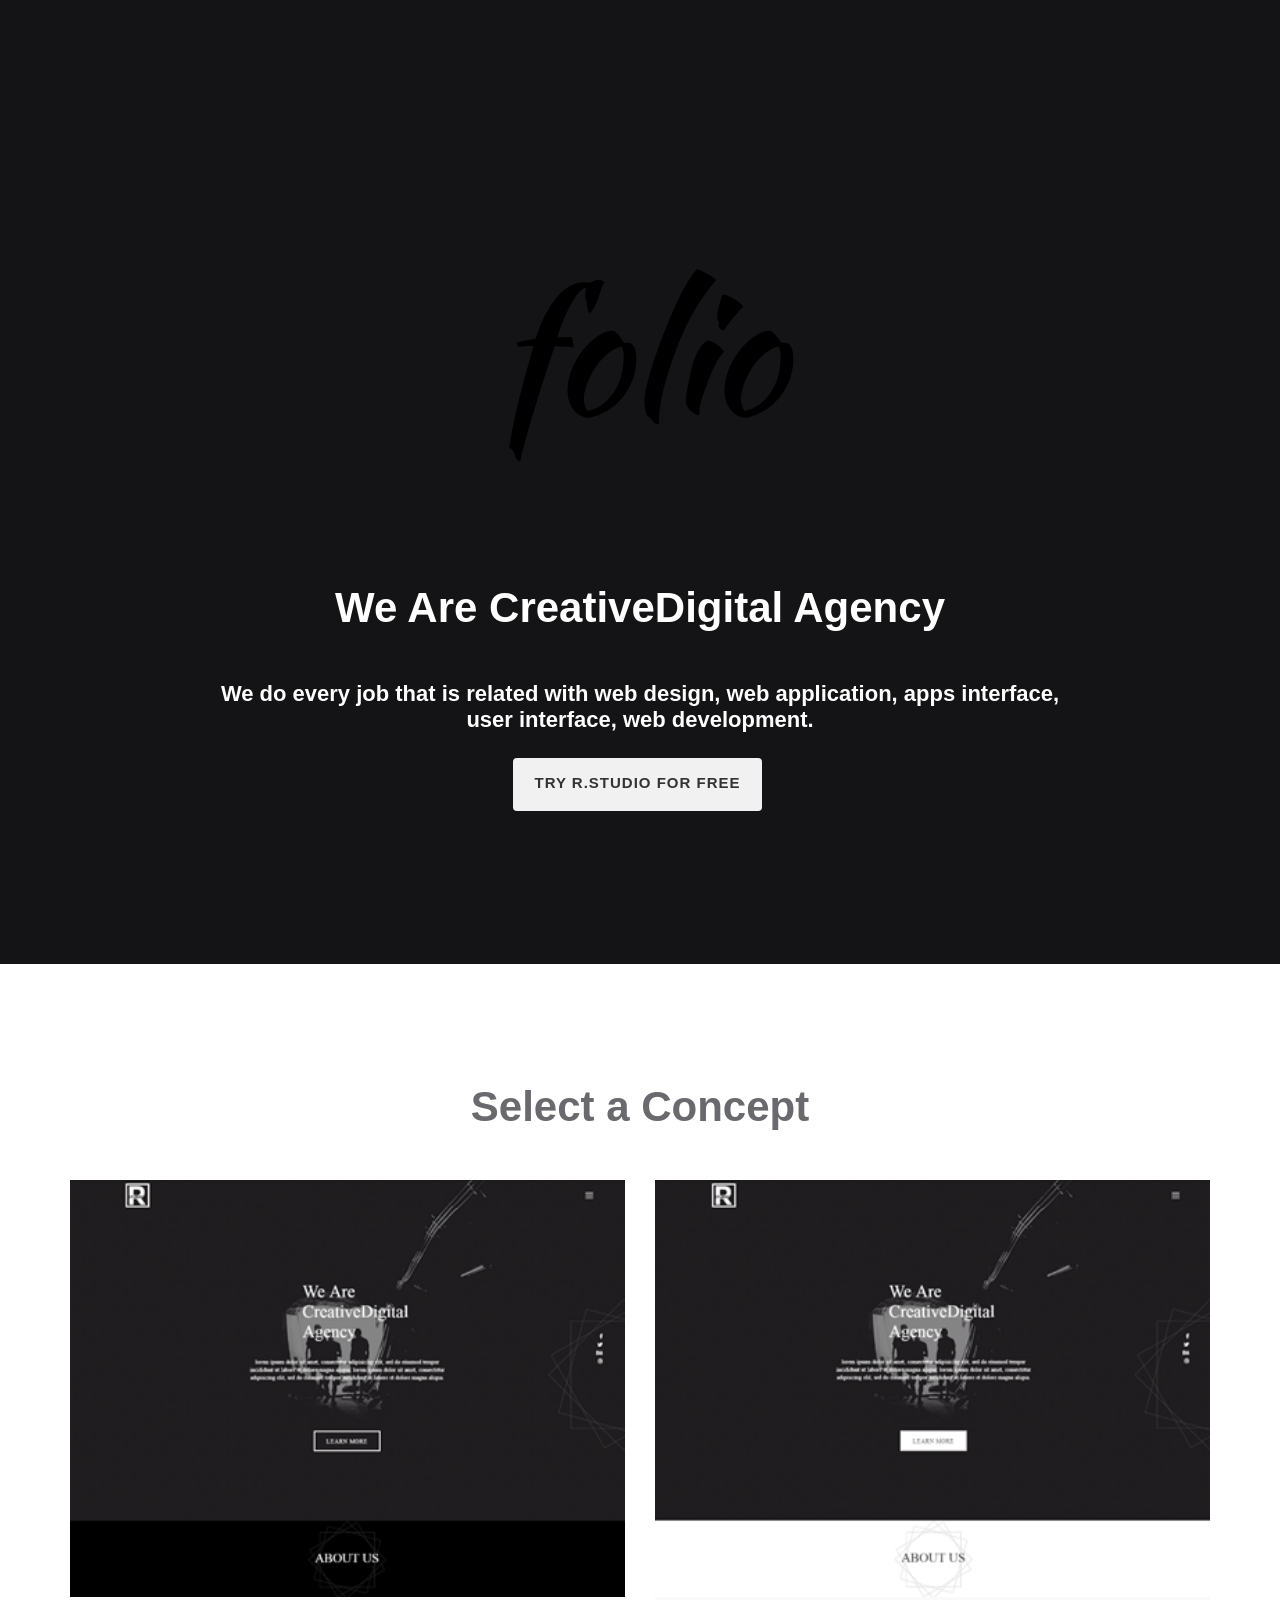
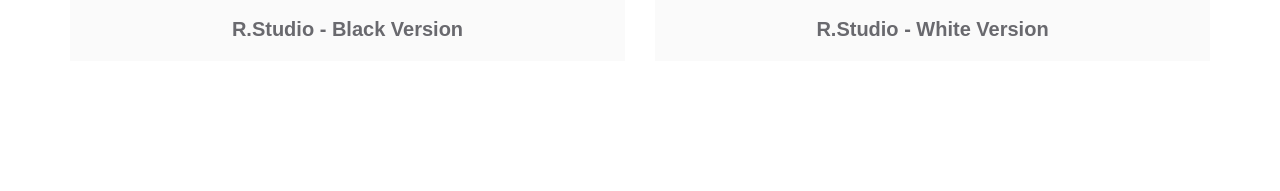
==== index.html @ 3180bcd8 "Index Edits" ====
<!DOCTYPE html>
<!-- saved from url=(0039) -->
<html lang="en"><head><meta http-equiv="Content-Type" content="text/html; charset=UTF-8">

        <meta http-equiv="X-UA-Compatible" content="IE=edge">
        <meta name="viewport" content="width=device-width, initial-scale=1">

        <title>R Studio - Free HTML5 Creative Digital Web Agency Template</title>
        <meta name="description" content="Multipurpose Landing Page with Page Builder - Agency/Portfolio/Freelancer Landing Page">
        <meta name="keywords" content="getleads, html theme, Landing page, html landing page, one page, responsive landing page, agency, app, startup, consulting, event, e-learning, woodworking, event, medical, webservice, yoga">
        <meta name="author" content="Themedept">


        <link rel="shortcut icon" href="images/favicon.ico" type="image/x-icon">
        <link rel="icon" href="images/favicon.ico" type="image/x-icon">


        <link rel="stylesheet" href="css/bootstrap.min.css">

        <link rel="stylesheet" href="css/style.css">

        <link rel="stylesheet" href="css/responsive.css">


        <!--[if lt IE 9]>
              <script src="https://oss.maxcdn.com/html5shiv/3.7.2/html5shiv.min.js"></script>
              <script src="https://oss.maxcdn.com/respond/1.4.2/respond.min.js"></script>
            <![endif]-->
    </head>
    <body >

        <div class="loader bg-white" style="display: none;">
            <div class="loader-inner ball-scale-ripple-multiple vh-center" style="display: none;">
                <div></div>
                <div></div>
                <div></div>
            </div>
        </div>
        <div class="main-container" id="page">

            <section id="hero" class="bg-color content-align-md">
                <div class="container">
                    <div class="row y-middle c2">

                        <div class="col-lg-9 center-md text-white text-center">
                            <img src="images/logo.png" alt="" class="m-b-md">
                            <h2 class="m-b-lg m-t intro-demo">We Are Creative<span>Digital Agency</span></h2>

                            <p class="lead m-b-md f-w-700">We do every job that is related with web design, web application, apps interface, user interface, web development.</p>
                            <a href="#" class="btn btn-shadow btn-green text-uppercase">Try R.Studio For Free</a>
                        </div>


                    </div> 
                </div> 
            </section>


            <section id="demos" class="p-y-lg bg-edit">

                <div class="container">
                    <div class="row">
                        <div class="col-md-8 col-md-offset-2">
                            <div class="section-header text-center wow fadeIn m-t-20" >
                                <h2>Select a Concept</h2>
                            </div>
                        </div>
                    </div>
                    <div class="row c3 text-center">

                        <div class="col-sm-6">
                            <a href="demo1">
                                <div class="h caption-4 m-b-0">
                                    <figure><img src="images/black.png" alt="">
                                        <figcaption>
                                            <div class="caption-box vertical-center-abs text-center">
                                                <a href="black.html" class="btn btn-shadow btn-ghost">View Demo</a>
                                            </div>
                                        </figcaption>
                                    </figure>
                                </div>
                            </a>
                            <h5 class="bg-light">R.Studio - Black Version</h5>
                        </div>

                        <div class="col-sm-6">
                            <a href="demo3">
                                <div class="h caption-4 m-b-0">
                                    <figure><img src="images/white.png" alt="">
                                        <figcaption>
                                            <div class="caption-box vertical-center-abs text-center">
                                                <a href="white.html"  class="btn btn-shadow btn-ghost">View Demo</a>
                                            </div>
                                        </figcaption>
                                    </figure>
                                </div>
                            </a>
                            <h5 class="bg-light">R.Studio - White Version</h5>
                        </div>

                       
                    </div> 
                    
                    
                </div> 
            </section>

        </div> 



    </body></html>
---- css/style.css ----
body{font-family:"Lato","Helvetica Neue",Helvetica,Arial,sans-serif;font-size:16px;line-height:20px;color:#69696E;font-weight:400;-webkit-font-smoothing:antialiased;padding:0;margin:0;}.main-container{overflow:hidden;}section{position:relative;overflow:hidden;}a,a:link,a:visited,a:hover,a:active{text-decoration:none;outline:0;-webkit-transition:all 0.25s ease-out;-moz-transition:all 0.25s ease-out;-ms-transition:all 0.25s ease-out;-o-transition:all 0.25s ease-out;transition:all 0.25s ease-out;}a.inverse,.inverse a,i.inverse{color:#ffffff!important;}blockquote{border-left:none;padding:0;margin:0;font-size:16px;line-height:16px;text-transform:none;}iframe{border:0;}.videoWrapper{position:relative;padding-bottom:56.25%;padding-top:0;height:0;}.videoWrapper>iframe{position:absolute;top:0;left:0;width:100%;height:100%;}.videoWrapper>.frameCover{position:absolute;left:0px;top:0px;width:100%;height:100%;background:none;}@-webkit-viewport { 
    width: device-width; 
}

@-moz-viewport { 
    width: device-width; 
}

@-ms-viewport { 
    width: device-width; 
}

@-o-viewport { 
    width: device-width; 
}

@viewport { 
    width: device-width; 
}



/* ==========================================================================
   02. TYPOGRAPHY
========================================================================== */
/* set margin for optimize vertical-align-middle */
h1, .h1, 
h2, .h2, 
h3, .h3, 
h4, .h4, 
h5, .h5,
h6, .h6,
p, .lead {
    margin-top: 0;
    margin-bottom: 10px;
}

h1, .h1 {
    font-weight: 900;
    font-size: 52px;
    line-height: 56px;
    text-shadow: 0 1px 2px rgba(0,0,0,.1);
}

h2, .h2 {
    font-weight: 900;
    font-size: 42px;
    line-height: 46px;
}

h3, .h3 {
    font-weight: 400;
    font-size: 34px;
    line-height: 38px;
}

h4, .h4 {
    font-weight: 900;
    font-size: 26px;
    line-height: 30px;
}

h5, .h5{
    font-weight: 700;
    font-size: 20px;
    line-height: 24px;
}

p {
    font-size: 16px;
    line-height: 20px;
}

.p-opacity {
    opacity: 0.7;
}

strong, 
b {
    font-weight: 900;
}

.lead {
    font-size: 22px;
    line-height: 26px;
    font-weight: 400;
}

.lead strong,
.lead b {
    font-weight: 700;
}

/*------------------------------------------------------------------*/
/*   Lato Font Weight
/*-----------------------------------------------------------------*/
.f-w-300 {
    font-weight: 300;
}

.f-w-400 {
    font-weight: 400;
}

.f-w-700 {
    font-weight: 700;
}

.f-w-900 {
    font-weight: 900;
}

/*------------------------------------------------------------------*/
/*   Contextual Colors
/*-----------------------------------------------------------------*/
.text-white {
    color: #ffffff;
}

.text-black {
    color: #69696E;
}

.text-blue {
    color: #439fe0;
}



/* ==========================================================================
   03. BACKGROUNDS
========================================================================== */
/*------------------------------------------*/
/*   Background Colors for demos
/*------------------------------------------*/
.bg-grey{
    background-color: #f1f1f1;
}

.bg-light{
    background-color: #fafafa;
	padding:20px 0;
}

.bg-orange {
    background-color: #ef7c46;
}

.bg-blue {
    background-color: #439FE0;
}

.bg-green {
    background-color: #56B68B;
}

.bg-red {
    background-color: #e74c3c;
}

.bg-purple {
    background-color: #8e44ad;
}

.bg-yellow {
    background-color: #f1c40f;
}

.bg-dark {
    background-color: #525e6c;
}

.bg-black {
    background-color: #2e3234;
}

.bg-white {
    background-color: #ffffff;
}

/*------------------------------------------*/
/*   Background Images for demos
/*------------------------------------------*/
.bg-color {
    background-color : #141315;
}

/*------------------------------------------*/
/*  Overlay Effect
/*------------------------------------------*/
.overlay {
    position: absolute;
    top: 0;
    left: 0;
    width: 100%;
    height: 100%;
    z-index: 0;
    /* Provides cross-browser RGBa background */
    zoom: 1;
    filter: progid:DXImageTransform.Microsoft.gradient(gradientType=0, startColorstr='#80000000', endColorstr='#80000000');
    background: transparent;
    background: rgba(51, 51, 51, 0.5);
}

/* set filter as none for IE9+, because IE9+ support RGBa */
:root .overlay {
    filter: none\0/IE9;
}



/* ==========================================================================
   04. BUTTONS
========================================================================== */
.btn, 
a.btn {
    display: inline-block;
    /*color: #ffffff;*/
    padding: 11px 18px;
    margin-bottom: 7px;
    margin-right: 5px;
    font-size: 15px;
    font-weight: 900;
    letter-spacing: 1px;
    vertical-align: middle;
    white-space: pre-line;
    text-align: center;
    -webkit-border-radius: 4px;
    -moz-border-radius: 4px;
    border-radius: 4px;
    cursor: pointer;
    -webkit-transition: all 0.3s ease-out;
    -moz-transition: all 0.3s ease-out;
    -ms-transition: all 0.3s ease-out;
    -o-transition: all 0.3s ease-out;
    transition: all 0.3s ease-out;
}

.btn:focus,
a.btn:focus,
.btn:hover,
a.btn:hover,
.btn.active:focus,
a.btn.active:focus,
.btn:active:focus,
a.btn:active:focus {
    color: #141315;
    outline: none;
}

.btn-md, 
a.btn-md {
    padding: 15px 25px;
    font-size: 16px;
}

.btn-lg, 
a.btn-lg {
    padding: 25px 60px;
    font-size: 18px;
}

/*------------------------------------------*/
/*  Menu Buttons
/*------------------------------------------*/
.btn-nav,
a.btn-nav,
.navbar-nav>li>a.btn-nav {
    color: #141315;
    margin-right: 0;
    margin-bottom: 0;
    opacity: 1 !important;
    -webkit-transition: all 0.5s ease-in-out;
    -moz-transition: all 0.5s ease-in-out;
    -o-transition: all 0.5s ease-in-out;
    transition: all 0.5s ease-in-out;
}

.active .btn-nav {
    background-color: #525e6c !important; 
}

.cta-header .active .btn-blue.btn-nav {
    background-color: #439FE0 !important;
}

.cta-header .active .btn-nav.btn-green {
    background-color: #f1f1f1 !important;
}

.cta-header .active .btn-nav.btn-yellow {
    background-color: #f1c40f !important;
}

.btn.btn-border {
    background-color: transparent !important;
}

/*------------------------------------------*/
/*  Grey Buttons
/*------------------------------------------*/
.btn-grey,
a.inverse.btn-grey,
.inverse a.btn-grey {
    background-color: #EFF1F4;
    color:#141315!important;
}

.btn.btn-grey {
    border: 3px solid #EFF1F4;
}

.btn-grey:hover,
.btn-nav.btn-grey:hover, 
.btn-grey:focus,
.btn-nav.btn-grey:focus {
    background-color: #d7dce5;
}

.btn.btn-grey:hover,
.btn.btn-grey:focus {
    border: 3px solid #d7dce5;
}

.btn-shadow.btn-grey {
    -webkit-box-shadow: 0 4px 0 #c7c8c9;
    -moz-box-shadow: 0 4px 0 #c7c8c9;
    box-shadow: 0 4px 0 #c7c8c9;
}

.btn-border.btn-grey,
a.btn-border.btn-grey {
    color: #EFF1F4;
}

/*------------------------------------------*/
/*  Orange Buttons
/*------------------------------------------*/
.btn-orange,
a.inverse.btn-orange,
.inverse a.btn-orange {
    background-color: #ef7c46;
}

.btn.btn-orange {
    border: 3px solid #ef7c46;
}

.btn-orange:hover,
.btn-nav.btn-orange:hover, 
.btn-orange:focus,
.btn-nav.btn-orange:focus {
    background-color: #ec6120;
}

.btn.btn-orange:hover,
.btn.btn-orange:focus {
    border: 3px solid #ec6120;
}

.btn-shadow.btn-orange {
    -webkit-box-shadow: 0 4px 0 #c76f45;
    -moz-box-shadow: 0 4px 0 #c76f45;
    box-shadow: 0 4px 0 #c76f45;
}

.btn-border.btn-orange,
a.btn-border.btn-orange {
    color: #ef7c46;
}

/*------------------------------------------*/
/*  Blue Buttons
/*------------------------------------------*/
.btn-blue,
a.inverse.btn-blue,
.inverse a.btn-blue {
    background-color: #439FE0;
}

.btn.btn-blue {
    border: 3px solid #439FE0;
}

.btn-blue:hover,
.btn-nav.btn-blue:hover, 
.btn-blue:focus,
.btn-nav.btn-blue:focus {
    background-color: #1d83c9;
}

.btn.btn-blue:hover,
.btn.btn-blue:focus {
    border: 3px solid #1d83c9;
}

.btn-shadow.btn-blue {
    -webkit-box-shadow: 0 4px 0 #437598;
    -moz-box-shadow: 0 4px 0 #437598;
    box-shadow: 0 4px 0 #437598;
}

.btn-border.btn-blue,
a.btn-border.btn-blue  {
    color: #439FE0;
}

/*------------------------------------------*/
/*  Green Buttons
/*------------------------------------------*/
.btn-green,
a.inverse.btn-green,
.inverse a.btn-green {
    background-color: #f1f1f1;
}
.btn-color{
	color: #333;
}

.btn.btn-green {
    border: 3px solid #f1f1f1;
	color:#333;
}

.btn-green:hover, 
.btn-nav.btn-green:hover,
.btn-green:focus,
.btn-nav.btn-green:focus {
    opacity:.8;
}

.btn.btn-green:hover,
.btn.btn-green:focus {
    border: 3px solid #f1f1f1;
}

.btn-shadow.btn-green {
    -webkit-box-shadow: 0 4px 0 #f1f1f1;
    -moz-box-shadow: 0 4px 0 #f1f1f1;
    box-shadow: 0 4px 0 #f1f1f1;
}

.btn-border.btn-green,
a.btn-border.btn-green {
    color: #56B68B;
}

/*------------------------------------------*/
/*  Red Buttons
/*------------------------------------------*/
.btn-red,
a.inverse.btn-red,
.inverse a.btn-red {
    background-color: #e74c3c;
}

.btn.btn-red {
    border: 3px solid #e74c3c;
}

.btn-red:hover, 
.btn-nav.btn-red:hover,
.btn-red:focus,
.btn-nav.btn-red:focus {
    background-color: #db2b19;
}

.btn.btn-red:hover,
.btn.btn-red:focus {
    border: 3px solid #db2b19;
}

.btn-shadow.btn-red {
    -webkit-box-shadow: 0 4px 0 #ba463a;
    -moz-box-shadow: 0 4px 0 #ba463a;
    box-shadow: 0 4px 0 #ba463a;
}

.btn-border.btn-red,
a.btn-border.btn-red  {
    color: #e74c3c;
}

/*------------------------------------------*/
/*  Purple Buttons
/*------------------------------------------*/
.btn-purple,
a.inverse.btn-purple,
.inverse a.btn-purple {
    background-color: #8e44ad;
}

.btn.btn-purple {
    border: 3px solid #8e44ad;
}

.btn-purple:hover,
.btn-nav.btn-purple:hover, 
.btn-purple:focus,
.btn-nav.btn-purple:focus {
    background-color: #722294;
}

.btn.btn-purple:hover,
.btn.btn-purple:focus {
    border: 3px solid #722294;
}

.btn-shadow.btn-purple {
    -webkit-box-shadow: 0 4px 0 #66377a;
    -moz-box-shadow: 0 4px 0 #66377a;
    box-shadow: 0 4px 0 #66377a;
}

.btn-border.btn-purple,
a.btn-border.btn-purple {
    color: #8e44ad;
}

/*------------------------------------------*/
/*  Yellow Buttons
/*------------------------------------------*/
.btn-yellow,
a.inverse.btn-yellow,
.inverse a.btn-yellow {
    background-color: #f1c40f;
}

.btn.btn-yellow {
    border: 3px solid #f1c40f;
}

.btn-yellow:hover,
.btn-nav.btn-yellow:hover, 
.btn-yellow:focus,
.btn-nav.btn-yellow:focus {
    background-color: #ddb100;
}

.btn.btn-yellow:hover,
.btn.btn-yellow:focus {
    border: 3px solid #ddb100;
}

.btn-shadow.btn-yellow {
    -webkit-box-shadow: 0 4px 0 #d1b234;
    -moz-box-shadow: 0 4px 0 #d1b234;
    box-shadow: 0 4px 0 #d1b234;
}

.btn-border.btn-yellow,
a.btn-border.btn-yellow {
    color: #f1c40f;
}

/*------------------------------------------*/
/*  Dark Buttons
/*------------------------------------------*/
.btn-dark,
a.inverse.btn-dark,
.inverse a.btn-dark {
    background-color: #525e6c;
}

.btn.btn-dark {
    border: 3px solid #525e6c;
}

.btn-dark:hover,
.btn-nav.btn-dark:hover, 
.btn-dark:focus,
.btn-nav.btn-dark:focus {
    background-color: #38485b;
}

.btn.btn-dark:hover,
.btn.btn-dark:focus {
    border: 3px solid #38485b;
}

.btn-shadow.btn-dark {
    -webkit-box-shadow: 0 4px 0 #31363b;
    -moz-box-shadow: 0 4px 0 #31363b;
    box-shadow: 0 4px 0 #31363b;
}

.btn-border.btn-dark,
a.btn-border.btn-dark {
    color: #525e6c;
}

/*------------------------------------------*/
/*  Black Buttons
/*------------------------------------------*/
.btn-black,
a.inverse.btn-black,
.inverse a.btn-black {
    background-color: #2e3234;
}

.btn.btn-black {
    border: 3px solid #2e3234;
}

.btn-black:hover,
.btn-nav.btn-black:hover, 
.btn-black:focus,
.btn-nav.btn-black:focus {
    background-color: #21272a;
}

.btn.btn-black:hover,
.btn.btn-black:focus {
    border: 3px solid #21272a;
}

.btn-shadow.btn-black {
    -webkit-box-shadow: 0 4px 0 #0a0b0b;
    -moz-box-shadow: 0 4px 0 #0a0b0b;
    box-shadow: 0 4px 0 #0a0b0b;
}

.btn-border.btn-black,
a.btn-border.btn-black {
    color: #2e3234;
}

/*------------------------------------------*/
/*  Ghost-White Buttons
/*------------------------------------------*/
.btn-ghost {
    background-color: transparent;
    border: 3px solid #fff;
    color: #fff;
}

.btn-ghost:hover {
    background-color: #fff;
    color: #69696E!important;
}

.btn-white {
    background-color: #fff;
    border: 3px solid #fff;
    color: #69696E!important;
}

.btn-white:hover {
    background-color: transparent;
    color: #fff!important;
}

/*------------------------------------------*/
/*  Social Buttons
/*------------------------------------------*/
.social-btn a {
    font-size: 22px!important;
    border-radius: 50px;
    display: inline-block;
    width: 40px;
    height: 40px;
    margin: -10px 0 0 1px;
    color: #fff;
    text-align: center;
}

.social-btn a>i {
    margin-top: 10px;
}

.social-btn a:hover {
    transform: scale(1.3);
    -webkit-transform: scale(1.3);
    -moz-transform: scale(1.3);
    -ms-transform: scale(1.3);
}

.sb-facebook {
    background-color: #3b5998;
}

.sb-facebook:hover {
    background-color: #4c70ba;
}

.sb-foursquare {
    background-color: #ef4b78;
}

.sb-foursquare:hover {
    background-color: #f37a9b;
}

.sb-google-plus {
    background-color: #dd4b39;
}

.sb-google-plus:hover {
    background-color: #e47365;
}

.sb-instagram {
    background-color: #3f729b;
}

.sb-instagram:hover {
    background-color: #548cb9;
}

.sb-linkedin {
    background-color: #0976b4;
}

.sb-linkedin:hover {
    background-color: #0b96e5;
}

.sb-pinterest {
    background-color: #cc2127;
}

.sb-pinterest:hover {
    background-color: #e04046;
}

.sb-skype {
    background-color: #00aff0;
}

.sb-skype:hover {
    background-color: #24c4ff;
}

.sb-twitter {
    background-color: #55acee;
}

.sb-twitter:hover {
    background-color: #83c3f3;
}

.sb-vimeo {
    background-color: #1ab7ea;
}

.sb-vimeo:hover {
    background-color: #49c6ee;
}

.sb-youtube {
    background-color: #e52d27;
}

.sb-youtube:hover {
    background-color: #ea5955;
}

.sb-grey {
    background-color: #EFF1F4;
}

.sb-white {
    background-color: #ffffff;
}

.sb-black {
    background-color: #69696E;
}

/*------------------------------------------*/
/*  App-Store Buttons
/*------------------------------------------*/
.btn-app,
a.btn-app {
    font-family: Arial, Helvetica, sans-serif;
    color: #fff;
    background-color: #000;
    border-radius: 4px;
    padding: 13px 20px 13px 60px;
    position: relative;
    display: inline-block;
    font-size: 25px;
    line-height: 20px;
    font-weight: 700;
    margin: 4px;
    text-align: left;
}

.btn-app i {
    position: absolute;
    left: 15px;
    top: 10px;
    font-size: 45px;
}

.btn-app span {
    display: block;
    font-size: 12px;
    padding-left: 2px;
}

.btn-app.google-play i { 
    top: 7px; 
}

.btn-app.windows-store { 
    padding-left: 70px; 
}

/*------------------------------------------*/
/*   Back to Top Button
/*------------------------------------------*/
.top {
    display: inline-block;
    height: 60px;
    width: 60px;
    position: fixed;
    bottom: 30px;
    right: 30px;
    z-index: 10;
    box-shadow: 0 0 10px rgba(0, 0, 0, 0.05);
    /* image replacement properties */
    overflow: hidden;
    text-indent: 100%;
    white-space: nowrap;
    background: #439FE0 url("../images/top-arrow.svg") no-repeat center 50%;
    visibility: hidden;
    opacity: 0;
    -webkit-transition: opacity .3s 0s, visibility 0s .3s;
    -moz-transition: opacity .3s 0s, visibility 0s .3s;
    transition: opacity .3s 0s, visibility 0s .3s;
}
.top.is-visible, .top.fade-out, .no-touch .top:hover {
    -webkit-transition: opacity .3s 0s, visibility 0s 0s;
    -moz-transition: opacity .3s 0s, visibility 0s 0s;
    transition: opacity .3s 0s, visibility 0s 0s;
}
.top.is-visible {
    /* the button becomes visible */
    visibility: visible;
    opacity: 1;
}
.top.fade-out {
    /* if the user keeps scrolling down, the button is out of focus and becomes less visible */
    opacity: .5;
}
.no-touch .top:hover {
    background-color: #e86256;
    opacity: 1;
}



/* ==========================================================================
   05. FORMS
========================================================================== */
.form-control {
    background: #e8ebed;
    color: #657380;
    font-size: 15px;
    font-weight: 700;
    padding: 16px;
    width:100%;
    height: auto;
    outline: 0;
    border: 2px solid #e8ebed;
    box-shadow: none;
    -webkit-transition: all 0.2s;
    -moz-transition: all 0.2s;
    -ms-transition: all 0.2s;
    -o-transition: all 0.2s;
    transition: all 0.2s;
}

.form-control:focus {
    background: #ffffff;
    border-color: #d4d9dd;
    box-shadow: none;
}

.form-white .form-control {
    background: #ffffff;
    border-color: #ffffff;
    color: #657380;
    -webkit-border-radius: 2px;
    -moz-border-radius: 2px;
    border-radius: 2px;
}

.form-white .form-control:focus {
    border-color: #ffffff;
}

.form-horizontal .control-label {
    padding-top: 14px;
}

.form-group button {
    width: 100%;
}

.form-inline .form-group, 
.form-inline .form-group input {
    margin-bottom: 2px;
}

.form-inline button {
    font-size: 15px;
    font-weight: 900;
    padding: 12px 25px;
    vertical-align: top;
    text-transform: uppercase;
    -webkit-border-radius: 2px;
    -moz-border-radius: 2px;
    border-radius: 2px;
}

.form-inline.double-input .form-group {
    width: 100%;
}

.form-inline.double-input .form-control {
    width: 49%;
}

.form-inline.double-input button {
    width: 99%;
}

.checkbox label, 
.radio label {
    font-size: 15px;
}

input[type=checkbox], 
input[type=radio] {
    margin-top: 6px;
}

.input-group-addon {
    padding: 6px 20px;
    font-size: 25px;
    font-weight: 400;
    line-height: 1;
    color: #555;
    text-align: center;
    background-color: #e8ebed;
    border: 2px solid #e8ebed;
    border-radius: 4px;
}

textarea { 
    resize:vertical; 
}

.form-inline .btn {
    padding: 14px 25px 15px;
}

/* mailchimp response */
.mc-response {
    font-size: 18px;
    line-height: 22px;
    font-weight: 900;
    margin-top: 10px;
    color: #fff;
    background-color: #8e44ad;
    padding: 20px;
    border-radius: 5px;
    -webkit-transition:all 2s ease-in-out;
    -moz-transition:all 2s ease-in-out;
    -o-transition:all 2s ease-in-out;
    transition:all 2s ease-in-out;
}

/* contact form response */
.success,
.failed {
    display: none;
    padding: 10px;
    border-radius: 5px;
    font-size: 17px;
    line-height: 20px;
    color: #fff;
}

.success i, 
.failed i {
    margin-right: 5px;
}    

.success {
    background-color: #56B68B;
}

.failed {    
    background-color: #e74c3c;
}


/* ==========================================================================
   06. CAROUSEL, LOADER, LIGHTBOX & HOVER EFFECT
========================================================================== */
/*------------------------------------------*/
/*   Carousel
/*------------------------------------------*/
/* Fade Effect */
.carousel-fade .carousel-inner .item {
    opacity: 0;
    -webkit-transition-property: opacity;
    -moz-transition-property: opacity;
    -o-transition-property: opacity;
    transition-property: opacity;
}

.carousel-fade .carousel-inner .active {
    opacity: 1;
}

.carousel-fade .carousel-inner .active.left,
.carousel-fade .carousel-inner .active.right {
    left: 0;
    opacity: 0;
    z-index: 1;
}

.carousel-fade .carousel-inner .next.left,
.carousel-fade .carousel-inner .prev.right {
    opacity: 1;
}

.carousel-fade .carousel-control {
    z-index: 2;
}

.carousel-indicators {
    bottom: -40px;
}

.carousel-indicators li {
    border: 2px solid #fff;
}

.carousel-indicators.inverse li {
    background-color: #869791;
    border: 2px solid #869791;
    opacity: 0.75;
}

.carousel-indicators.inverse .active {
    opacity: 1;
}

.shadow {
    -webkit-box-shadow: 0 3px 6px 0 rgba(0, 0, 0, 0.1);
    -moz-box-shadow: 0 3px 6px 0 rgba(0, 0, 0, 0.1);
    box-shadow: 0 3px 6px 0 rgba(0, 0, 0, 0.1);
    -webkit-transition: 0.2s ease-out;
    -moz-transition: 0.2s ease-out;
    -o-transition: 0.2s ease-out;
    -ms-transition: 0.2s ease-out;
    transition: 0.2s ease-out;
    margin-bottom: 10px;
    margin-left: 5px;
    margin-right: 5px; 
}

.shadow:hover {
    -webkit-box-shadow: 0 6px 12px 0 rgba(0, 0, 0, 0.2);
    -moz-box-shadow: 0 6px 12px 0 rgba(0, 0, 0, 0.2);
    box-shadow: 0 6px 12px 0 rgba(0, 0, 0, 0.2);
}

.owl-theme .owl-controls .owl-page span {
    margin: 4px;
}

.owl-theme.inverse .owl-controls .owl-page.active span {
    background-color: #fff;
    border: 2px solid #fff;
}

.owl-theme.inverse .owl-controls .owl-page span {
    border: 2px solid #fff;
    background-color: transparent; 
}

/*------------------------------------------*/
/*   Loader
/*------------------------------------------*/
.loader{
    position: fixed;
    top: 0;
    left: 0;
    right: 0;
    bottom: 0;
    z-index: 99999;
    height: 100%;
    width: 100%;
    text-align: center;
    overflow: hidden !important;
}

.loader.bg-white .loader-inner>div,
.loader.bg-grey .loader-inner>div,
.loader.bg-light .loader-inner>div
 {
    border: 1px solid #69696E;
}

/*------------------------------------------*/
/*   Lightbox Popup
/*------------------------------------------*/
.mfp-bg {
    opacity: 0.9;
}

.mfp-title {
    font-weight: 900;
    font-size: 15px;
}

.mfp-close {
    font-family: "Lato", "Helvetica Neue", Helvetica, Arial, sans-serif;
    font-weight: 900;
    font-size: 30px;
}

/*------------------------------------------*/
/*   Hover Effects
/*------------------------------------------*/
.h figure {
    z-index: 1;
    position: relative;
    overflow: hidden;
}

.h figure img {
    display: block;
    position: relative;
    width: 100%;
    height: auto;
    -webkit-transition:all 0.5s ease-in-out;
    -moz-transition:all 0.5s ease-in-out;
    -o-transition:all 0.5s ease-in-out;
    transition:all 0.5s ease-in-out;
}

.h figcaption {
    position: absolute;
    bottom: 0;
    top: 0;
    width: 100%;
    opacity: 0;
    z-index: 1;
    -webkit-transition:all 0.5s ease-in-out;
    -moz-transition:all 0.5s ease-in-out;
    -o-transition:all 0.5s ease-in-out;
    transition:all 0.5s ease-in-out;
}

.h figure:hover figcaption, 
.h figure:hover img {
    opacity: 1;
    -webkit-transition:all 0.5s ease-in-out;
    -moz-transition:all 0.5s ease-in-out;
    -o-transition:all 0.5s ease-in-out;
    transition:all 0.5s ease-in-out;
}

/* caption-1 */
.h.caption-1 figcaption {
    border: 3px solid #dedde1;
    border-radius: 0;
    background-color: #ffffff;
    background-color: rgba(255,255,255,1);
}

.h.caption-1 .caption-box {
    padding-left: 20px;
    padding-right: 20px;
    width: 100%;
}

/* caption-2, caption-3 */
.h.caption-2 figure img {
    z-index: 10;
}

.h.caption-2 figure:hover img {
    transform: translateY(-50px) scale(0.5);
}

.h.caption-2 figcaption .caption-box {
    position: absolute;
    bottom: 5%;
    width: 100%;
    text-align: center;
}

.h.caption-2 figcaption .caption-box p, 
.h.caption-3 figcaption .caption-box p {
    font-size: 16px;
    font-weight: 900;
}

.h.caption-2 figcaption .caption-box p.small, 
.h.caption-3 figcaption .caption-box p.small {
    font-size: 14px;
    font-weight: 400;
    font-style: italic;
}

.h.caption-2 figcaption .caption-box a, 
.h.caption-3 figcaption .caption-box a {
    padding: 5px 10px;
}

/* caption-3 */
.h.caption-3 figure:hover img {
    -webkit-transform: translateY(-50px);
    -ms-transform: translateY(-50px);
    -o-transform: translateY(-50px);
    transform: translateY(-50px);
}

.h.caption-3 figcaption {
    top: auto;
    border: none;
    padding-top: 10px;
    background-color: #439FE0;
    -webkit-transform: translateY(100%);
    -ms-transform: translateY(100%);
    -o-transform: translateY(100%);
    transform: translateY(100%);
}

.h.caption-3 figure:hover figcaption {
    -webkit-transform: translateY(0px);
    -ms-transform: translateY(0px);
    -o-transform: translateY(0px);
    transform: translateY(0px);
}

.h.caption-3 figcaption .caption-box {
    text-align: center;
}

/* caption-4 */
.h.caption-4 figcaption {
    background-color: rgba(51, 51, 51, 0.8);
}

.h.caption-4 .caption-box {
    padding-left: 20px;
    padding-right: 20px;
    width: 100%;
}

.h.caption-4 figure:hover img,  
.h.caption-5 figure:hover img{
    -webkit-transform: scale(1.3);
    -ms-transform: scale(1.3);
    -o-transform: scale(1.3);
    transform: scale(1.3);
}

/* caption-5 */
.h.caption-5 figcaption {
    opacity: 1;
    background-color: rgba(0, 0, 0, 0.15);
}

.h.caption-5 .caption-box {
    padding-left: 20px;
    padding-right: 20px;
    padding-top: 23%;
    width: 100%;
    -webkit-transition:all 0.5s ease-out;
    -moz-transition:all 0.5s ease-out;
    -o-transition:all 0.5s ease-out;
    transition:all 0.5s ease-out;
}

.h.caption-5 figure p, 
.h.caption-5 figure a {
    visibility: hidden;
    -webkit-transition:all 0.1s ease-out;
    -moz-transition:all 0.1s ease-out;
    -o-transition:all 0.1s ease-out;
    transition:all 0.1s ease-out;
}

.h.caption-5 figure:hover p, 
.h.caption-5 figure:hover a {
    visibility: visible;
    -webkit-transition:all 0.5s ease-out;
    -moz-transition:all 0.5s ease-out;
    -o-transition:all 0.5s ease-out;
    transition:all 0.5s ease-out;
}

.h.caption-5 figure:hover .caption-box {
    padding-top: 0;
    -webkit-transition:all 0.5s ease-out;
    -moz-transition:all 0.5s ease-out;
    -o-transition:all 0.5s ease-out;
    transition:all 0.5s ease-out;
}

.h.caption-5 .caption-box h5>span {
    display:block;
    text-transform: uppercase;
    font-weight: 800;
    font-size: 15px;
}

.img-thumbnail {
    border: 1px solid #EFF1F4;
}



/* ==========================================================================
   07. SPACING & ALIGNMENT
========================================================================== */
/* margin */
.m-a-0 { margin:        0 !important; }
.m-t-0 { margin-top:    0 !important; }
.m-r-0 { margin-right:  0 !important; }
.m-b-0 { margin-bottom: 0 !important; }
.m-l-0 { margin-left:   0 !important; }
.m-x-0 { margin-right:  0 !important; margin-left:   0 !important; }
.m-y-0 { margin-top:    0 !important; margin-bottom: 0 !important; }

.m-a { margin:        10px !important; }
.m-t { margin-top:    10px !important; }
.m-r { margin-right:  10px !important; }
.m-b { margin-bottom: 10px !important; }
.m-l { margin-left:   10px !important; }
.m-x { margin-right:  10px !important; margin-left: 10px !important; }
.m-y { margin-top:    10px !important; margin-bottom: 10px !important; }
.m-x-auto { margin-right: auto !important; margin-left: auto !important; }

.m-a-md { margin:        25px !important; }
.m-t-md { margin-top:    25px !important; }
.m-r-md { margin-right:  25px !important; }
.m-b-md { margin-bottom: 25px !important; }
.m-l-md { margin-left:   25px !important; }
.m-x-md { margin-right:  25px !important; margin-left:   25px !important; }
.m-y-md { margin-top:    25px !important; margin-bottom: 25px !important; }

.m-a-lg { margin:        50px !important; }
.m-t-lg { margin-top:    50px !important; }
.m-r-lg { margin-right:  50px !important; }
.m-b-lg { margin-bottom: 50px !important; }
.m-l-lg { margin-left:   50px !important; }
.m-x-lg { margin-right:  50px !important; margin-left:   50px !important; }
.m-y-lg { margin-top:    50px !important; margin-bottom: 50px !important; }

.new-row-md,
.new-row-sm { margin-top: 40px; }

/* padding */
.p-a-0 { padding:        0 !important; }
.p-t-0 { padding-top:    0 !important; }
.p-r-0 { padding-right:  0 !important; }
.p-b-0 { padding-bottom: 0 !important; }
.p-l-0 { padding-left:   0 !important; }
.p-x-0 { padding-left:   0 !important; padding-right: 0 !important; }
.p-y-0 { padding-top:    0 !important; padding-bottom: 0 !important; }

.p-a { padding:        30px !important; }
.p-t { padding-top:    30px !important; }
.p-r { padding-right:  30px !important; }
.p-b { padding-bottom: 30px !important; }
.p-l { padding-left:   30px !important; }
.p-x { padding-right:  30px !important; padding-left:   30px !important; }
.p-y { padding-top:    30px !important; padding-bottom: 30px !important; }

.p-a-md { padding:        60px !important; }
.p-t-md { padding-top:    60px !important; }
.p-r-md { padding-right:  60px !important; }
.p-b-md { padding-bottom: 60px !important; }
.p-l-md { padding-left:   60px !important; }
.p-x-md { padding-right:  60px !important; padding-left:   60px !important; }
.p-y-md { padding-top:    60px !important; padding-bottom: 60px !important; }

.p-a-lg { padding:        120px !important; }
.p-t-lg { padding-top:    120px !important; }
.p-r-lg { padding-right:  120px !important; }
.p-b-lg { padding-bottom: 120px !important; }
.p-l-lg { padding-left:   120px !important; }
.p-x-lg { padding-right:  120px !important; padding-left:   120px !important; }
.p-y-lg { padding-top:    120px !important; padding-bottom: 120px !important; }

/* centering vertically section*/
.vertical-center-abs, .vertical-center-rel{
    top: 50%;
    -webkit-transform: translateY(-50%);
    -moz-transform: translateY(-50%);
    -o-transform: translateY(-50%);
    -ms-transform: translateY(-50%);
    transform: translateY(-50%);
}

.vertical-center-abs {
    position: absolute;
}

.vertical-center-rel {
    position: relative;
}

/* centering vertically and horizontally */
.vh-center {
    position: absolute;
    top: 50%;
    left: 50%;
    margin-right: -50%;
    -webkit-transform: translate (-50%, -50%);
    -moz-transform: translate (-50%, -50%);
    -o-transform: translate (-50%, -50%);
    -ms-transform: translate (-50%, -50%);
    transform: translate (-50%, -50%);
}

/* centering vertically content */
.y-middle {
    display: -webkit-flex;
    display: -moz-flex;
    display: -ms-flexbox;
    display: flex;
    align-items: center;
    -webkit-align-items: center;
    justify-content: center;
    -webkit-justify-content: center;
    flex-direction: row;
    -webkit-flex-direction: row;
	padding: 150px 0;
}



/* ==========================================================================
   08. HEADER NAVIGATION
========================================================================== */
.navbar {
    background-color: #fff;
    box-shadow: 0 1px 1px rgba(0,0,0,.1);
    border: none;
    margin-bottom: 0;
    padding: 20px;
    -webkit-transition: all 0.5s ease-in-out;
    -moz-transition: all 0.5s ease-in-out;
    -o-transition: all 0.5s ease-in-out;
    transition: all 0.5s ease-in-out;
}

.top-nav-collapse {
    padding: 15px;
}

.navbar-brand {
    padding: 3px 0 0;
    height: auto;
}

.navbar-nav>li>a {
    color: #404B55;
    font-size: 15px;
    font-weight: 700;
    opacity: 0.8;
    padding: 9px 15px;
    border-radius: 5px;
    margin-right: 2px;
}

.navbar-nav>li>a:focus {
    background-color: transparent;
}

.navbar-nav>li>a:hover {
    opacity: 1;
    background-color: transparent;
}

.navbar-nav>.active>a, 
.navbar-nav>.active>a:hover, 
.navbar-nav>.active>a:focus {
    background-color: #eee;
    opacity: 1;
}

.navbar-toggle {
    border: none;
    padding: 5px 8px 3px;
}

.navbar-toggle .icon-bar {
    background-color: #404B55;
    opacity: 0.8;
}

.navbar-toggle:hover .icon-bar {
    opacity: 1;
}

/*------------------------------------------*/
/*   Navbar Transparent/ Navbar Color
/*------------------------------------------*/
.navbar.bg-color {
    background-color: #525e6c;
}

.navbar.bg-transparent {
    background-color: transparent;
    border: none;
    box-shadow: none;
    color: #fff;
}

.navbar.bg-transparent.top-nav-collapse {
    background-color: #fff;
    box-shadow: 0 1px 1px rgba(0,0,0,.1);
    -webkit-transition: all 0.5s ease-in-out;
    -moz-transition: all 0.5s ease-in-out;
    -o-transition: all 0.5s ease-in-out;
    transition: all 0.5s ease-in-out;
}

.navbar.bg-transparent .logo-white, 
.navbar.bg-transparent.top-nav-collapse .logo-black {
    display: block;
}

.navbar.bg-transparent.top-nav-collapse .logo-white, 
.navbar.bg-transparent .logo-black {
    display: none;
}

.navbar.bg-transparent .navbar-nav>li>a,
.navbar.bg-color .navbar-nav>li>a {
    color: #fff;
    opacity: 1;
}

.navbar.bg-transparent.top-nav-collapse .navbar-nav>li>a {
    color: #404B55;
    opacity: 0.8;
}

.navbar.bg-transparent.top-nav-collapse .navbar-nav>li>a.btn-nav {
    color: #fff;
    opacity: 1;
}

.navbar.bg-color .navbar-toggle .icon-bar {
    background-color: #ffffff;
    opacity: 1;
}
    
/*------------------------------------------*/
/*   Navbar Static
/*------------------------------------------*/
.navbar-static-top {
    position: absolute;
    top: 0;
    left: 0;
    right: 0;
}

/*------------------------------------------*/
/*   Navbar Only Logo Centered
/*------------------------------------------*/
.navbar.nav-onlylogo .navbar-header {
    width: 100%;
} 

.navbar.nav-onlylogo .navbar-brand {
    float: none;
    display: block;
}

.navbar.nav-onlylogo.bg-transparent .logo-white, 
.navbar.nav-onlylogo.bg-transparent.top-nav-collapse .logo-black{
    display: block;
}

.navbar.nav-onlylogo.bg-transparent .logo-black, 
.navbar.nav-onlylogo.bg-transparent.top-nav-collapse .logo-white{
    display: none;
}

/*------------------------------------------*/
/*   Navbar with Login and Signup
/*------------------------------------------*/
.navbar-nav>li>a.btn-login, 
.navbar-nav>li>a.btn-signup {
    padding-top: 7px;
    padding-bottom: 8px;
    margin-bottom: 0;
}

.navbar-nav>li>a.btn-login{
    margin-left: 150px;
    margin-right: 10px;
}

.navbar-nav>li>a.btn-signup {
    color: #fff !important;
    opacity: 1;
}

/*---------------------------------------------------*/
/*   Navbar 3cols with Call-us and Social Networks
/*---------------------------------------------------*/
.nav-3cols {
    font-size: 15px;
    font-weight: 700;
    padding-top: 6px;
}

.nav-3cols.nav-callus i{
    font-size: 21px;
    vertical-align: middle;
    margin-right: 5px;
} 

.nav-3cols.nav-callus .phone-number{
    font-size: 21px;
    font-weight: 900;
    margin-left: 5px;
}   

.nav-3cols .social-btn .phone-number{
    vertical-align: top;
}

.nav-3cols-logo {
    text-align: center;
}

.navbar.bg-transparent .nav-3cols {
    color: #fff;
}

.navbar.bg-transparent.top-nav-collapse .nav-3cols {
    color: #404B55;
}

.navbar.bg-transparent .nav-3cols-logo .logo-white, 
.navbar.bg-transparent .nav-3cols-logo .logo-black {
    margin: 0 auto;
}

/*------------------------------------------*/
/*   Navbar with Top Bar 
/*------------------------------------------*/
.nav-2.affix {
    position: fixed;
    top: 0;
    width: 100%;
    z-index:10;
}

.top-bar {
    padding: 20px;
    border-bottom: 1px solid #EFF1F4;
    color: #404B55;
    font-size: 14px;
    opacity: 0.8;
}

.top-bar .schedule {
    float: left;
}

.top-bar .schedule span,
.top-bar .contact-info .email,
.top-bar .contact-info .phone{
    font-size: 15px;
    font-weight: 700;
}

.top-bar .schedule i,
.top-bar .contact-info i{
    font-size: 20px;
    font-weight: bold;
    margin-right: 5px;
    vertical-align: text-bottom;
}

.top-bar .contact-info {
    float: right;
}

.top-bar .contact-info .email,
.top-bar .contact-info .phone {  
    float: left;
}

.top-bar .contact-info .email a{
    color: #404B55;
}

.top-bar .contact-info .phone span{
    display: none;
}

/*------------------------------------------*/
/*   Dropdown
/*------------------------------------------*/
.nav .open>a, 
.nav .open>a:focus, 
.nav .open>a:hover {
    background-color: #eee;
    border-color: #E8E8E8;
}

.bg-transparent .nav .open>a, 
.bg-transparent .nav .open>a:focus, 
.bg-transparent .nav .open>a:hover {
    background-color: transparent;
    border-color: transparent;
}

.dropdown-menu>li>a {
    color: #404B55;
    font-size: 15px;
    font-weight: 700;
    opacity: 0.8;
    padding: 9px 15px; 
}

.navbar-nav>li>.dropdown-menu {
    border: 1px solid #E8E8E8;
    border: 1px solid rgba(0,0,0,.1);
    -webkit-box-shadow: 0 6px 12px rgba(0,0,0,.1);
    box-shadow: 0 6px 12px rgba(0,0,0,.1);
}

.dropdown-submenu {
    position: relative;
}

.dropdown-submenu>.dropdown-menu {
    top: 0;
    left: 100%;
    margin-top: -6px;
    margin-left: -1px;
    -webkit-border-radius: 0;
    -moz-border-radius: 0;
    border-radius: 0;
}

.dropdown-submenu:hover>.dropdown-menu {
    display: block;
}

.dropdown-submenu>a:after {
    display: block;
    content: " ";
    float: right;
    width: 0;
    height: 0;
    border-color: transparent;
    border-style: solid;
    border-width: 5px 0 5px 5px;
    border-left-color: #E8E8E8;
    margin-top: 5px;
    margin-right: -10px;
}

.dropdown-submenu:hover>a:after {
    border-left-color: #fff;
}

.dropdown-submenu.pull-left {
    float: none;
}

.dropdown-submenu.pull-left>.dropdown-menu {
    left: -100%;
    margin-left: 10px;
    -webkit-border-radius: 6px 0 6px 6px;
    -moz-border-radius: 6px 0 6px 6px;
    border-radius: 6px 0 6px 6px;
}



/* ==========================================================================
   09. HERO SECTION
========================================================================== */
/*------------------------------------------*/
/*  Hero General
/*------------------------------------------*/
.hero {
    height: 700px;
}

.hero.height-800, 
.hero.height-800-fix {
    height: 800px;
}

.hero .lead {
    font-weight: 700;
}

.hero .btn a {
    font-size: 17px;
    color: #ffffff;
}

.hero p.small a {
    font-size: 15px;
}

.hero h1 {
    margin-bottom: 20px;
}

/*------------------------------------------*/
/*  Hero Closeup
/*------------------------------------------*/
.closeup-box {
    position: absolute;
    bottom: 0;
    width: 50%;
}

.closeup-box img {
    float: right;
    height: 650px;
}

.closeup-box.closeup-right {
    right: 0;
}

.closeup-box.closeup-right img {
    float: left;
}

/*------------------------------------------*/
/*  Hero with Lists
/*------------------------------------------*/
.hero .list-unstyled li {
    font-size: 21px;
    margin-bottom: 10px;
    font-weight: 700;
}

.hero .list-unstyled li>i {
    font-size: 32px;
    font-weight: 700;
    vertical-align: sub;
    margin-right: 5px;
}

/*------------------------------------------*/
/*  Hero Dashboard-Img
/*------------------------------------------*/
.dashboard-box {
    position: absolute;
    bottom: -50px;
    width: 50%;
}

.dashboard-box.dashboard-right {
    right: 0;
}

.dashboard-box img {
    height: 600px;
    padding-left:20px;
}

.carousel-dashboard .carousel-indicators {
    position: absolute;
    bottom: 102%;
}

/*------------------------------------------*/
/*  Hero Devices/Countdown
/*------------------------------------------*/
.hero.hero-devices {
    height: auto;
    padding-top: 140px;
    padding-bottom: 80px;
}

.hero.hero-devices .app-image {
    margin-top: 10px;
}

.hero.hero-countdown {
    height: auto;
    padding-top: 160px;
    padding-bottom: 100px;
}

/*------------------------------------------*/
/*  Hero Leadbox
/*------------------------------------------*/
.hero-leadbox {
    height: auto;
    padding-top: 150px;
    padding-bottom: 100px;
}

.hero-leadbox .form-horizontal {
    padding: 30px 40px 10px;
    border-radius: 5px;
    box-shadow: -2px -2px 6px 0 rgba(0,0,0,.1);
    background-color: #525e6c;
    background-color: rgba(0, 0, 0, 0.4);
}

.hero-leadbox .form-horizontal.form-2col {
    padding: 40px 40px 20px;
}

.hero-leadbox h5 {
    font-size: 20px;
    font-weight: 900;
}

.hero-leadbox .form-group.w-50 input {
    display: inline-block;
    width: 49.5%;
}

.hero-leadbox .feature-box i {
    font-size: 50px;
    font-weight: 400;
    margin-right: 10px;
}

.hero-leadbox .feature-box h5, 
.hero-leadbox .feature-box p {
    margin-left: 80px;
}

.hero-leadbox .feature-box h5 {
    margin-bottom: 5px;
}

.hero-leadbox .form-group button.picker__button--today, 
.hero-leadbox .form-group button.picker__button--clear, 
.hero-leadbox .form-group button.picker__button--close {
    width: 33%;
}

/*------------------------------------------*/
/*  Hero Video Popup
/*------------------------------------------*/
.popup-box {
    position: relative;
}

.popup-box img {
    max-width: 80%;
    margin: 0 auto;
    border-radius: 4px;
    box-shadow: 0 1px 3px 1px rgba(0,0,0,.2);
}

.popup-box .popup-button {
    position: absolute;
    top: 40%;
    left: 40%;
}

.popup-box .popup-button i {
    font-size: 50px;
    margin-top: -22px;
    color: #ffffff;
    padding: 23px 24px 22px 35px;
    background: #56B68B;
    border-radius: 50%;
    box-shadow: 0 1px 5px 2px rgba(0,0,0,.29);
}

.big-popup i {
    font-size: 150px;
    color: #fff;
}

.big-popup i:hover, 
.popup-box .popup-button i:hover {
    -ms-transform: scale(1.1);
    -webkit-transform: scale(1.1);
    transform: scale(1.1);
}

.watch-video{
    font-size: 16px;
    letter-spacing: 1px;
    text-transform: uppercase;
    white-space: nowrap;
    margin-left: 25px;
}

.watch-video i{
    font-size: 28px;
    margin-right: 5px;
    vertical-align: sub;
}

.watch-video:hover i {
    transform: scale(1.6);
    -webkit-transform: scale(1.6);
    -moz-transform: scale(1.6);
    -ms-transform: scale(1.6);
    margin-right: 10px;
}



/* ==========================================================================
   10. CONTENT SECTION
========================================================================== */
.section-header {
    margin-bottom: 50px;
}

.section-header span {
    display: block;
}

.content-border {
    border-bottom: 1px solid #E5E5E5;
}

.content-block h5, 
.content-block .h5{
    font-weight: 900;
    font-size: 20px;
    line-height: 22px;
}

.content-block .lead {
    font-size: 20px;
    line-height: 24px;
}

.content-block img:hover {
    opacity: 0.8;
    -webkit-transition:all 0.5s ease-out;
    -moz-transition:all 0.5s ease-out;
    -o-transition:all 0.5s ease-out;
    transition:all 0.5s ease-out;
}

.content-block .img-circle {
    width: 180px;
    height: 180px;
    margin: 0 auto;
}

/*------------------------------------------*/
/*  Content Dashboard
/*------------------------------------------*/
.content-dashboard {
    overflow-x: hidden; 
}

.content-dashboard .dash-left {
    margin-left: -400px;
}

/*------------------------------------------*/
/*  Content Split
/*------------------------------------------*/
.content-split {
    position: relative;
}

.content-split .img-block {
    position: absolute;
    top: 0;
    right: 0;
    background-repeat: no-repeat;
    background-position: center center;
    height: 600px;
    margin: 0px;
        
    -webkit-background-size: cover;
    -moz-background-size: cover;
    -o-background-size: cover;
    background-size: cover;
}

.content-split .img-block.left-block {
    left: 0;
}

.content-split .content-block {
    height: 600px;
    padding-left: 0;
    padding-right: 60px;
}

/*------------------------------------------*/
/*  Content Spotlight
/*------------------------------------------*/
.content-spotlight {
    margin-bottom: 20px;
}

.spotlight-block>figure{
    height: 500px;
    position: relative;
    overflow: hidden;
}

.spotlight-block>.spotlight-text {
    height: 500px;
    padding-left: 50px;
    padding-right: 50px;
}

.spotlight-block>figure>.img-wrap {
    height: 500px;
    position: absolute;
    top: 0;
    left: 0;
    right: 0;
    background-repeat: no-repeat;
    background-position: center center;

    -webkit-background-size: cover;
    -moz-background-size: cover;
    -o-background-size: cover;
    background-size: cover;

    -webkit-transition:all 0.5s ease-out;
    -moz-transition:all 0.5s ease-out;
    -o-transition:all 0.5s ease-out;
    transition:all 0.5s ease-out;
}

.spotlight-block>figure>.img-wrap:hover {
    opacity: 0.8;
    -webkit-transition:all 0.5s ease-out;
    -moz-transition:all 0.5s ease-out;
    -o-transition:all 0.5s ease-out;
    transition:all 0.5s ease-out;
}

.spotlight-block.img-left>.spotlight-text,
.spotlight-block.img-right>figure
{
    overflow: visible;
    z-index: 2;
}

.spotlight-block.img-left>.spotlight-text:after,
.spotlight-block.img-right>figure:after{
    content: '';
    display: block;
    position: absolute;
    width: 20px;
    height: 100%;
    left: -10px;
    top: 0;
    bottom: 0;
    background: #fff;
}

.spotlight-block>.spotlight-text h6 {
    font-size: 17px;
    margin-bottom: 20px;
}

/*------------------------------------------*/
/*  Content Grid
/*------------------------------------------*/
.content-grid > div {
    height: 600px;
    overflow: hidden;
}

.content-grid > div:first-child {
    padding-right: 5px;
}

.content-grid .lead-block {
    padding: 80px 40px;
    margin-bottom: 20px;
}

.content-grid .img-block {
    height: 100%;
    background-repeat: no-repeat;
    background-position: center center;

    -webkit-background-size: cover;
    -moz-background-size: cover;
    -o-background-size: cover;
    background-size: cover;
}



/* ==========================================================================
   11. FEATURES SECTION
========================================================================== */
.features-block i {
    font-size: 60px;
    font-weight: 400;
}

.features-block h4 {
    font-size: 23px;
    line-height: 24px;
    font-weight: 900;
    margin-top: 15px;
}

.features-block p {
    margin-bottom: 0;
}

.features-block p.small {
    font-size: 13px;
}

.features-block .icon-left i {
    float: left;
    margin-top: 10px;
    margin-right: 15px;
    font-size: 50px;
}

.features-block .icon-left p,
.features-block .icon-left h5 {
    margin-left: 80px;
}

.features-block .img-left img {
    float: left;
    width: 128px;
    margin-top: 10px;
    margin-right: 22px;
}

.features-block .img-left p {
    margin-left: 150px;
}

.features-block .fix-box {
    height: 400px;
    padding-right: 40px;
    padding-left: 40px;
}

.features-device {
    padding-top: 80px;
}

.features-device {
    padding-top: 80px;
}

.features-list.features-list-left {
    text-align: right;
}

/* Features Tab */
.features-tab {
    position: relative;
}

.features-tab .p-tab {
    font-size: 19px;
    line-height: 23px;
}

.features-tab .tab-title {
    width: 33%;
    padding: 30px 40px;
    text-transform: uppercase;
    position: relative;
    cursor: pointer;
    border-bottom: 1px solid #dedde1;
    box-sizing: border-box;
    -webkit-box-sizing: border-box;
    -webkit-transition: .05s ease;
    -moz-transition: .05s ease;
    -ms-transition: .05s ease;
    transition: .05s ease;
}

.features-tab.text-white .tab-title {
    border-bottom: 1px solid #fff;
}

.features-tab .tab-title.current {
    color: #fff;
    background-color: #439fe0;
}

.features-tab.text-white .tab-title.current {
    color: #69696E;
    background-color: #fff;
}

.features-tab .tab-title .i-right {
    position: absolute;
    right: 20px;
    top: 50%;
    margin-top: -15px;
    opacity: 0;
    font-size: 30px;
    -webkit-transition: .2s ease;
    -moz-transition: .2s ease;
    -ms-transition: .2s ease;
    transition: .2s ease;
}

.features-tab .tab-title.current .i-right {
    opacity: 1;
    color: #fff;
}

.features-tab.text-white .tab-title.current .i-right {
    opacity: 1;
    color: #69696E;
}

.features-tab .tab-content {
    position: absolute;
    right: 3%;
    top: 30%;
    width: 60%;
    opacity: 0;
    margin-top: -100px;
    -webkit-transform: translate3d(0,200px,0);
    -ms-transform: translate3d(0,200px,0);
    transform: translate3d(0,200px,0);
    -webkit-transition: .3s ease;
    -moz-transition: .3s ease;
    -ms-transition: .3s ease;
    transition: .3s ease;
}

.features-tab .tab-title.current + .tab-content {
    opacity: 1;
    -webkit-transform: translate3d(0,0,0);
    -ms-transform: translate3d(0,0,0);
    transform: translate3d(0,0,0);
}

/* Features Panels */
.features-panels .nav-tabs.nav-justified>li {
    padding: 35px 15px 0;
    text-align: center;
}

.features-panels .nav-tabs.nav-justified>li>a {
    border: 1px solid #e5f0fb;
    color: #69696E;
    border-radius: 0;
    padding: 0 0 20px;
    text-transform: uppercase;
    font-size: 15px;
    line-height: 18px;
    font-weight: 700;
    -webkit-transition: .3s ease;
    -moz-transition: .3s ease;
    -ms-transition: .3s ease;
    transition: .3s ease;
}

.features-panels .nav-tabs.nav-justified>li>a:hover {
    background-color: #fff;
    color: #439FE0;
}

.features-panels .nav-tabs.nav-justified>.active>a, 
.features-panels .nav-tabs.nav-justified>.active>a:focus,
.features-panels .nav-tabs.nav-justified>.active>a:hover {
    border: 1px solid #439FE0;
    color: #69696E;
    font-weight: 900;
}

.features-panels li a img {
    display: block;
    width: 60px;
    height: 60px;
    background-color: #fff;
    margin: -35px auto 20px;
    -webkit-transition: .3s ease;
    -moz-transition: .3s ease;
    -ms-transition: .3s ease;
    transition: .3s ease;
}

.features-panels .tab-content h3:after {
    content: '';
    width: 100px;
    height: 3px;
    background: #439FE0;
    display: block;
    margin: 10px 0;
}

.features-panels .icon-left i {
    float:left;
    margin-right: 5px;
    font-size: 20px;
}



/* ==========================================================================
   12. CALL TO ACTION(CTA) SECTION
========================================================================== */
.cta .lead {
    font-size: 20px;
    line-height: 24px;
}

.cta .outline {
    border: 1px solid #DDD;
    border-radius: 10px;
    padding: 40px 30px;
}

.cta .outline .lead {
    font-size: 23px;
    line-height: 29px;
    margin-top: 2px;
    margin-bottom: 0;
}

.cta .outline .btn-md {
    font-size: 18px;
    padding: 18px 40px;
    margin-bottom: 0;
}

.cta .small {
    font-size: 15px;
}

.cta .outline.bg-grey {
    border: 1px solid #e9f0f3;
}

.cta .outline.no-border {
    border: none;
    padding: 20px 30px;
}

.cta .single-line p.lead {
    display: inline-block;
    margin-bottom: 15px;
}

.cta .cta-box {
    padding: 15px;
    margin: 20px auto 10px;
    background-color: #EFF1F4;
    border-radius: 5px;
    width: 80%;
}

.cta .cta-box a {
    width: 100%;
    font-size: 25px;
    line-height: 30px;
    margin: 0;
}

.cta .cta-arrow {
    position: absolute;
    top: 50px;
    right: 0;
}

.cta .info {
    font-size: 22px;
    line-height: 26px;
    margin-bottom: 0;
}



/* ==========================================================================
   13. TESTIMONIALS SECTION
========================================================================== */
.testimonials .cite {
    font-weight: 900;
    font-size: 18px;
}

.testimonials .cite-info {
    display: block;
    font-weight: 700;
    font-size: 14px;
    margin-top: 5px;
}

.testimonials .img-left .cite {
    margin-left: 95px;
    margin-top: 15px;
}

.testimonials .img-left .cite-info {
    font-style: italic;
}

.testimonials .img-left figure {
    float: left;
    clear: both;
    width: 95px;
    height: 90px;
}

.testimonials .img-left blockquote p {
    clear: both;
}

.testimonials .big-img-left blockquote p {
    font-size: 17px;
}

.testimonials .quote-border {
    padding: 55px 20px 30px;
    border: 2px solid #EFF1F4;
    border-radius: 3px; 
    position: relative;
}

.testimonials .quote-border figure{
    position: absolute;
    top: -50px;
}

.testimonials .quote-border p {
    margin-bottom: 30px;
    line-height: 21px;
}

.testimonials .quote-border .cite {
    font-size: 17px;
}

.testimonials .quote-border .cite-info {
    font-size: 13px;
    margin-top: 3px;
}

.testimonials .big-quote i {
    font-size: 45px;
}

.testimonials .big-quote p {
    font-size: 25px;
    line-height: 29px;
}

.testimonials .big-quote .cite {
    font-size: 16px;
    text-transform: uppercase;
}

.testimonials .big-quote .cite-info{
    font-size: 15px;
    text-transform: none;
}

.testimonials-twitter .twitter-row {
    margin-top: 10px;
}

.testimonials-right p {
    font-size: 18px;
}

.carousel-testimonial-single .carousel-indicators {
    bottom: -40px;
}


/* ==========================================================================
   14. VIDEO SECTION
========================================================================== */
.bg-popup i{
    color: #fff;
    font-size: 100px;
}

.bg-popup i:hover {
    -ms-transform: scale(1.1);
    -webkit-transform: scale(1.1);
    transform: scale(1.1);
}

.video h4 {
    margin-bottom: 15px;
}

.video .popup-button {
    top: 37%;
    left: 37%;
}

.video .popup-button.sm-popup {
    top: 30%;
    left: 34%;
}



/* ==========================================================================
   15. CLIENTS SECTION
========================================================================== */
.clients {
    margin: 0 auto;
}

.clients img {
    display: inline-block;
    max-height: 128px;
    margin: 10px 50px 0;
    opacity: 0.55;
    -webkit-transition: all 0.2s ease-in-out;
    -moz-transition: all 0.2s ease-in-out;
    -o-transition: all 0.2s ease-in-out;
    transition: all 0.2s ease-in-out;
}

.clients img:hover {
    opacity: 1;
    -webkit-transition: all 0.2s ease-in-out;
    -moz-transition: all 0.2s ease-in-out;
    -o-transition: all 0.2s ease-in-out;
    transition: all 0.2s ease-in-out;
}

.clients.c-grid img{
    height: 128px;
    margin: 20px 0 0;
}

.clients h6{
    font-size: 23px;
    font-weight: 900;
}

.clients h4 {
    font-size: 28px;
    line-height: 32px;
    font-weight: 900;
}

.clients p {
    font-size: 16px;
}

/* ==========================================================================
   16. SOCIAL WIDGETS SECTION
========================================================================== */
/* Share Widget */
a.share-block {
    display: block;
    height: 160px;
    border-radius: 5px;
    background-color: #fff;
    border: 1px solid #dedcd7;
    padding-left: 10px;
    padding-right: 10px;
    padding-top: 40px;
    margin: 10px auto;
    color: #919191;
    text-decoration: none;
    font-size: 13px;
    font-weight: 700;
}

.share-color a.share-block {
    border: none;
    color: #fff;
}

a.share {
    color: #919191;
    font-size: 13px;
    font-weight: 700;
}

.share-block i, .share i {
    font-size: 50px;
    display: block;
    margin-bottom: 10px;
}

.share-block:hover {
    color: #fff;
}

.share-color .share-block:hover {
    -webkit-transform:scale(1.05);
    -ms-transform:scale(1.05);
    -o-transform:scale(1.05);
    transform:scale(1.05);
}

.share-block.twt:hover, 
.share-color .share-block.twt {
    background-color: #32b6e6;
}

.share-block.fb:hover, 
.share-color .share-block.fb {
    background-color: #6e88c6;
}

.share-block.gp:hover, 
.share-color .share-block.gp {
    background-color: #e47365;
}

.share.twt:hover {
    color: #32b6e6;
}

.share.fb:hover {
    color: #6e88c6;
}

.share.gp:hover {
    color: #e47365;
}

/* Twitter Widget */
.twitter-header i {
    font-size: 70px;
    color: #32b6e6;
}

.twitter-header p{
    font-weight: 700;
    font-size: 15px;
}

.twitter-header {
    margin-bottom: 30px;
}

.twitter-feed ul {
    padding-left: 0;
}

.twitter-feed .tweet {
    font-size: 23px;
    line-height: 27px;
    font-weight: 700;
}

.twitter-feed .tweet img{
    display: none;
}

.twitter-feed .timePosted a {
    opacity: 0.7;
    font-size: 14px;
    font-style: italic;
    font-weight: 700;
    color: #69696E;
}

.twt-white .twitter-feed .tweet,
.twt-white .twitter-feed .tweet a,
.twt-white .twitter-feed .timePosted a {
    color: #fff !important;
}

.twt-white .twitter-feed .tweet a,
.twt-white .twitter-feed .timePosted a {
    font-weight: 900;
    opacity: 1;
}

.twt-line i {
    font-size: 40px;
    color: #32b6e6;
}

.twt-line .twitter-feed .tweet {
    font-size: 16px;
    line-height: 20px;
    margin-bottom: 0;
}

.twt-line .twitter-feed p.timePosted {
    margin-bottom: 0;
}

.twt-line .twitter-feed .timePosted a {
    font-size: 12px;
    font-weight: 700;
    color: #69696E;
}

/* Instagram Widget */
.insta-grid .instagram-feed, 
.insta-col .instagram-feed,
.insta-line .instagram-feed {
    overflow: hidden;
    position: relative;
}

.insta-grid .instagram-feed ul,  
.insta-col .instagram-feed ul,
.insta-line .instagram-feed ul {
    padding: 0;
}

.insta-grid .instagram-feed li, 
.insta-col .instagram-feed li,
.insta-line .instagram-feed li {
    width: 20%;
    display: inline-block;
    float: left;
    -webkit-transition: all 0.25s ease-out;
    -moz-transition: all 0.25s ease-out;
    -ms-transition: all 0.25s ease-out;
    -o-transition: all 0.25s ease-out;
    transition: all 0.25s ease-out;
}

.insta-col .instagram-feed li {
    width: 33.3333%;
}

.insta-grid .instagram-feed li:hover, 
.insta-col .instagram-feed li:hover,
.insta-line .instagram-feed li:hover {
    opacity: 0.9;
}

.insta-grid .instagram-feed li img,  
.insta-col .instagram-feed li img,
.insta-line .instagram-feed li img{
    width: 100%;
}

.insta-grid .instagram-feed li:nth-of-type(n+11) {
    display: none;
}

.insta-col .instagram-feed li:nth-of-type(n+7) {
    display: none;
}

.insta-line .instagram-feed li:nth-of-type(n+6) {
    display: none;
}

.insta-col .instagram-title {
    padding-left: 50px;
    padding-right: 50px;
}

.insta-line .insta-square {
    display: block;
    width: 70px;
    height: 70px;
    position: absolute;
    left: 0;
    bottom: 0;
}

.insta-line .insta-square i{
    font-size: 50px;
}



/* ==========================================================================
   17. PORTFOLIO SECTION
========================================================================== */
.portfolio-grid {
    display: block;
    position: relative;
    margin-left: -15px;
    margin-right: -15px;
    padding-left: 0;
    margin-bottom: 0;
}

.portfolio-grid:after {
    content: "";
    display: block;
    clear: both;
}

.portfolio-grid li {
    display: block;
    position: relative;
    overflow: hidden;
    float: left;
    padding: 0;
    width: 25%;
}

.portfolio-grid li img, 
.portfolio-card img {
    width: 100%;
    height: auto;
}

.portfolio-card figure {
    border-radius: 5px;
}

.screenshots .portfolio-grid li {
    width: 30%;
    margin: 0 10px;
}

.carousel-app div[class^="col-"] {
    padding-left: 5px;
    padding-right: 5px;
}


/* ==========================================================================
   18. PRICING SECTION
=========================================================================== */
/* Pricing 3 Plans Flat */
.pricing-3pf .info {
    padding: 20px 10px;
    border-radius: 10px;
    margin-bottom: 20px;
}

.pricing-3pf .info .price {
    font-size: 95px;
    font-weight: 900;
    padding-top: 30px;
    padding-bottom: 50px;
}

.pricing-3pf .info .price .currency {
    font-size: 50px;
    font-weight: 400;
    vertical-align: super;
    margin-right: -15px;
}

.pricing-3pf .info .price .cents {
    font-size: 30px;
    font-weight: 400;
    vertical-align: bottom;
    margin-left: -15px;
}

.pricing-3pf .details h5 {
    font-size: 20px;
    line-height: 20px;
    margin-bottom: 5px;
}

.pricing-3pf .details p {
    font-size: 17px;
    line-height: 17px;
}

.pricing-3pf .details ul {
    padding-left: 0;
    list-style-type: none;
}

.pricing-3pf .details ul>li  {
    margin-bottom: 15px;
}

.pricing-3pf .green .details h5, 
.pricing-3pf .green .details p {
    color: #56B68B;
}

.pricing-3pf .green .details hr {
    border-color: #56B68B;
}

.pricing-3pf .blue .details h5, 
.pricing-3pf .blue .details p {
    color: #439FE0;
}

.pricing-3pf .blue .details hr {
    border-color: #439FE0;
}

.pricing-3pf .purple .details h5, 
.pricing-3pf .purple .details p {
    color: #8e44ad;
}

.pricing-3pf .purple .details hr {
    border-color: #8e44ad;
}

.pricing-3pf .dark .details h5, 
.pricing-3pf .dark .details p {
    color: #525e6c;
}

.pricing-3pf .dark .details hr {
    border-color: #525e6c;
}

.pricing-3pf .red .details h5, 
.pricing-3pf .red .details p {
    color: #e74c3c;
}

.pricing-3pf .red .details hr {
    border-color: #e74c3c;
}

/* Pricing 3 Plans Outlined */
.pricing-3po .info {
    padding: 35px 20px;
    border: solid 3px #EFF1F4;
    text-align: center;
    -webkit-border-radius: 5px;
    -moz-border-radius: 5px;
    border-radius: 5px;
    margin-bottom: 25px;
}

.pricing-3po .info.bg-color {
    border-color: transparent;
}

.pricing-3po .green .info{
    border-color: #56B68B;
}

.pricing-3po .info .price {
    font-size: 80px;
    font-weight: 900;
    padding-top: 30px;
    padding-bottom: 60px;
    margin-right: 20px;
}

.pricing-3po .info .price .currency {
    font-size: 30px;
    font-weight: 400;
    vertical-align: super;
    margin-right: 0px;
}

.pricing-3po .details li  {
    margin-bottom: 10px;
}

.pricing-3po .details {
    padding-left: 0;
    list-style-type: none;
}

/* Pricing Single with Testimonials */
.pricing-st .info {
    background: #EEF0F3;
    border-top: 3px solid #EEF0F3;
    max-width: 400px;
    padding: 50px 60px;
    -webkit-transition: border-color 0.3s;
    transition: border-color 0.3s;
}

.pricing-st .info:hover {
    border-color: #56B68B;
}

.pricing-st .info h4 {
    padding-bottom: 15px;
    border-bottom: 3px solid rgba(139, 144, 157, 0.18);
}

.pricing-st .info p {
    font-size: 17px;
    padding-bottom: 15px;
    border-bottom: 3px solid rgba(139, 144, 157, 0.18);
}

.pricing-st .info .price {
    font-size: 80px;
    font-weight: 900;
    padding-top: 20px;
    padding-bottom: 35px;
    margin-right: 20px;
}

.pricing-st .info .price .currency {
    font-size: 30px;
    font-weight: 400;
    vertical-align: super;
    margin-right: 0;
}

.pricing-st .details {
    padding-left: 0;
    list-style-type: none;
    font-style: italic;
}

.pricing-st .price {
    color: #56B68B;
}

.pricing-st p {
    font-size: 18px;
    line-height: 22px;
}

/* Pricing Single Centered */
.pricing-sc .info {
    background-color: #fff;
    padding: 50px 20px;
    border-radius: 10px;
}

.pricing-sc .price {
    color: #fff;
    border-radius: 50%;
    width: 200px;
    height: 200px;
    margin: 0 auto;
    font-size: 60px;
    font-weight: 900;
}

.pricing-sc .price .tag {
    display: block;
    padding-top: 40px;
    margin-bottom: 30px;
    text-transform: uppercase;
    font-size: 16px;
    font-weight: 900;
}

.pricing-sc .price .currency {
    font-size: 30px;
    font-weight: 400;
    vertical-align: super;
    margin-right: 0;
}

/* Pricing 2 Plans */
.pricing-2p .info {
    background: #fff;
    border: 2px solid #EFF1F4;
    border-radius: 5px;
    padding: 40px 50px;
}

.pricing-2p h4 {
    display: inline-block;
    text-align: left;
}

.pricing-2p .price{
    display: inline-block;
    float: right;
    clear: both;
    font-size: 35px;
    font-weight: 700;
}

.pricing-2p .price span{
    font-size: 27px;
    font-weight: 400;
}

.pricing-2p .details {
    padding-left: 0;
    list-style-type: none;
    font-size: 19px;
}

.pricing-2p .details li {
    margin-bottom: 10px;
}

.pricing-2p .details li i {
    font-weight: 400;
    font-size: 25px;
    vertical-align: middle;
    margin-right: 10px;
}

.pricing-2p .green .price, 
.pricing-2p .green .details li i {
    color: #56B68B;
}

.pricing-2p .blue .price, 
.pricing-2p .blue .details li i {
    color: #439FE0;
}

.pricing-2p .red .price, 
.pricing-2p .red .details li i {
    color: #e74c3c;
}

.pricing-2p .info a {
    width: 100%;
    font-size: 17px;
    padding-top: 10px;
    padding-bottom: 10px;
    margin: 0 auto;
}

/* Pricing Dynamic Table */
.pricing-table {
    background-color: #fff;
    border-radius: 5px;
    box-shadow: 1px 3px 3px rgba(0,0,0,.1);
}

.pricing-table li {
    padding: 15px 20px 0;
    text-align: center;
    font-size: 17px;
    font-weight: 400;
    line-height: 20px;
}

.pricing-table li.price {
    text-align: center;
    color: #fff;
    font-size: 80px;
    font-weight: 900;
    padding-top: 40px;
    padding-bottom: 56px;
    background-color: #439FE0;
    border-top-left-radius: 5px;
    border-top-right-radius: 5px;
}

.pricing-table li.price i {
  font-size: 30px;
  font-weight: 400;
  vertical-align: super;
}

.pricing-table li:last-child {
    padding: 15px 20px;
}

.pricing-table li[class^="package"] {
    padding: 0 20px;
    overflow: hidden;
    height: 0;
    -webkit-transition: .3s;
    transition: .3s;
}

li[class^="package"].active {
    height: 35px;
    padding: 15px 20px 0;
    font-weight: 700;
    font-size: 17px;
}

.options-table {
    padding: 30px 30px 12px;
    background-color: #fff;
    border-radius: 10px;
    box-shadow: 1px 3px 3px rgba(0,0,0,.1);
}

.options-table .switch {
    display: block;
    height:50px;
}

.options-table .switch:last-child {
    margin-bottom: 0px;
}

.options-table .switch .package-title {
    float: left;
    margin-bottom: 0;
    font-size: 17px;
    font-weight: 700;
    line-height: 23px;
    margin-top: 3px;
}

.options-table .switch .cmn-toggle,
.options-table .switch label {
    float: right;
}

.package-toggle {
    position: absolute;
    margin-left: -9999px;
    visibility: hidden;
}

.package-toggle + label {
    display: block;
    position: relative;
    cursor: pointer;
    outline: none;
    -webkit-user-select: none;
    -moz-user-select: none;
    -ms-user-select: none;
    user-select: none;
}

input.toggle-round-flat + label {
  padding: 1px;
  width: 60px;
  height: 30px;
  background-color: #EFF1F4;
  -webkit-border-radius: 30px;
  -moz-border-radius: 30px;
  -ms-border-radius: 30px;
  -o-border-radius: 30px;
  border-radius: 30px;
  -webkit-transition: background 0.4s;
  -moz-transition: background 0.4s;
  -o-transition: background 0.4s;
  transition: background 0.4s;
}

input.toggle-round-flat + label:before, input.toggle-round-flat + label:after {
  display: block;
  position: absolute;
  content: "";
}

input.toggle-round-flat + label:before {
  top: 1px;
  left: 1px;
  bottom: 1px;
  right: 1px;
  background-color: #EFF1F4;
  -webkit-border-radius: 30px;
  -moz-border-radius: 30px;
  -ms-border-radius: 30px;
  -o-border-radius: 30px;
  border-radius: 30px;
  -webkit-transition: background 0.4s;
  -moz-transition: background 0.4s;
  -o-transition: background 0.4s;
  transition: background 0.4s;
}

input.toggle-round-flat + label:after {
  top: 3px;
  left: 3px;
  bottom: 3px;
  width: 26px;
  background-color: #fff;
  -webkit-border-radius: 26px;
  -moz-border-radius: 26px;
  -ms-border-radius: 26px;
  -o-border-radius: 26px;
  border-radius: 26px;
  -webkit-transition: margin 0.4s, background 0.4s;
  -moz-transition: margin 0.4s, background 0.4s;
  -o-transition: margin 0.4s, background 0.4s;
  transition: margin 0.4s, background 0.4s;
}

input.toggle-round-flat:checked + label, 
input.toggle-round-flat:checked + label:before {
  background-color: #56B68B;
}

input.toggle-round-flat:checked + label:after {
  margin-left: 30px;
}

/* Pricing with Subscription */
.ticket-prices .item-price {
    border: 3px solid #EFF1F4;
    height: 140px;
    padding-right: 25px;
    cursor: pointer;
    -webkit-transition: all 0.3s ease;
    -moz-transition: all 0.3s ease;
    -o-transition: all 0.3s ease;
    transition: all 0.3s ease;
}

.ticket-prices .item-price .amount {
    float: left;
    height: 140px;
    width: 140px;
    margin: -3px 26px 0 -3px;
    color: #fff;
    font-size: 40px;
    line-height:130px;
    font-weight: 900;
    text-align: center;
}

.ticket-prices .item-price h4,
.ticlet-prices .item-price .ticket-info {
    padding-right: 25px;
}

.ticket-prices .item-price h4 {
    padding-top: 4%;
}

.ticket-prices .item-price.active, 
.ticket-prices .item-price:hover {
    border: 3px solid #56B68B;
}



/* ==========================================================================
   19. TEAM SECTION
=========================================================================== */
.team .bio {
    font-size: 17px;
}

.team .role {
    text-transform: uppercase;
    font-size: 12px;
    font-weight: 900;
}

/* Team Member */
.team-member {
    overflow: hidden;
}

.team-member .tm-img img{
    opacity: 1;
    -webkit-transition: all 0.25s ease-out;
    -moz-transition: all 0.25s ease-out;
    -ms-transition: all 0.25s ease-out;
    -o-transition: all 0.25s ease-out;
    transition: all 0.25s ease-out;
}

.team-member:hover .tm-img img{
    opacity: 0.7;
    -webkit-transition: all 0.25s ease-out;
    -moz-transition: all 0.25s ease-out;
    -ms-transition: all 0.25s ease-out;
    -o-transition: all 0.25s ease-out;
    transition: all 0.25s ease-out;
    -ms-transform: scale(1.2);
    -webkit-transform: scale(1.2);
    transform: scale(1.2);
}

.team-member .tm-details {
    position: relative;
    background-color: #fff;
    padding: 30px 25px 0;
    bottom: 0;
    border-top: 1px solid #ddd;
    -webkit-transition: all 0.25s ease-out;
    -moz-transition: all 0.25s ease-out;
    -ms-transition: all 0.25s ease-out;
    -o-transition: all 0.25s ease-out;
    transition: all 0.25s ease-out;
}

.team-member:hover .tm-details {
    bottom: 110px;
    border-top: 1px solid #ddd;
    -webkit-transition: all 0.25s ease-out;
    -moz-transition: all 0.25s ease-out;
    -ms-transition: all 0.25s ease-out;
    -o-transition: all 0.25s ease-out;
    transition: all 0.25s ease-out;
}

.team-member .tm-name {
    display: block;
}

.team-member .tm-name .tm-job {
    display: block;
    font-weight: 400;
    text-transform: uppercase;
    margin-top: 5px;
}

.team-member .tm-info {
    visibility: hidden;
    margin-bottom: 0;
}

.team-member:hover .tm-info {
    visibility: visible;
}

/* Team List */
.team-list {
    border: 1px solid #EFF1F4;
}

.text-white .team-list {
    border: 1px solid #fff;
}

.team-list .tl-image img {
    width: 200px;
    height: 200px;
}



/* ==========================================================================
   20. BLOG SECTION
=========================================================================== */
.blog h5 {
    color: #69696E;
}

.blog a>h5:hover {
    color: #439FE0;
}

.blog .post-info {
    margin-top: 20px;
    margin-bottom: 18px;
    clear: both;
}

.blog .post-info .date {
    float: left;
    margin-right: 10px;
    padding: 5px;
    width: 60px;
    text-align: center;
    font-weight: 900;
    color: #fff;
    background: #439FE0;
    border-radius: 3px;
}

.blog .post-info .day {
    display: block;
}

.blog .post-info h5 {
    margin-bottom: 5px;
}

.blog .post-info h6 {
    font-size: 14px;
    margin-top: 0;
}

.blog .post-meta {
    text-transform: uppercase;
    font-size: 12px;
    font-weight: 900;
    color: #439FE0;
    margin-bottom: 5px;
}

.blog .post-meta .date{
    margin-right: 50px;
}



/* ==========================================================================
   21. MISCELLANEOUS SECTION
=========================================================================== */
.faq {
    padding: 30px 50px;
    margin-left: 10px;
    margin-right: 10px;
    margin-bottom: 30px;
    border-radius: 10px;
}

.faq h5 {
    font-weight: 900;
}

.faq-item h5 {
    font-weight: 900;
    font-size: 20px;
    line-height: 24px;
}

/* event schedule */
.schedule .panel-heading {
    background-color: transparent;
    border-color: #ddd;
}

.schedule .panel-title a {
    color: #69696E;
    font-size: 15px;
    font-weight: 700;
}

.schedule .panel-title .talk {
    display: block;
    opacity: 0.7;
    line-height: 18px;
}

.schedule .panel-body img {
    float:left;
    margin-right: 20px;
}

.schedule .panel-body h6 {
    font-weight: 700;
    font-size: 15px;
    margin-bottom: 15px;
    margin-top: 0;
}

.schedule .panel-body p {
    font-size: 14px;
}

/* countdown timer */
.countdown .timer {
    display: inline-block;
    margin-left: 25px;
    margin-right: 25px;
    font-size: 14px;
    line-height: 18px;
    font-weight: 400;
}

.countdown .timer>div {
    font-size: 80px;
    line-height: 84px;
    font-weight: 700;
}

.funfacts i {
    font-size: 50px;
    margin-bottom: 20px;
}

.funfacts .counter {
    font-size: 45px;
    line-height: 50px;
    font-weight: 700;
    margin-bottom: 10px;
}

.funfacts .text {
    font-size: 19px;
    line-height: 22px;
}

.funfacts .counter-left {
    display: inline;
    float: left;
    margin-right: 10px;
    margin-bottom: 20px;
}

.funfacts .counter-left i {
    float: left;
    font-size: 20px;
    margin-top: 15px;
    margin-right: 5px;
}

.funfacts .counter-left .counter {
    display: inline;
}

/* elearning path */
.path {
    height: 350px;
    width: 100%;
    margin: 0 auto;
    padding-left: 5%;
    padding-right: 5%;
    border-radius: 5px;
}

.path h5 {
    font-size: 19px;
}

.path .btn-ghost {
    font-size: 13px;
}

.course-level .level {
    display: inline-block;
    width: 11px;
    height: 11px;
    border-radius:50%;
    border: 2px solid #fff;
    background-color: transparent;
    margin-right: 3px;
} 

.course-level .level.active {
    background-color: #fff;
}

.course-level p {
    display: inline-block;
    margin-left: 20px;
}

/* timeline */
.timeline {
  border-left: 4px solid #fff;
  border-bottom-right-radius: 4px;
  border-top-right-radius: 4px;
  margin: 0 auto;
  position: relative;
  padding: 50px;
  list-style: none;
  text-align: left;
}

.timeline .event {
  border-bottom: 1px dashed #fff;
  padding-bottom: 25px;
  margin-bottom: 50px;
  position: relative;
}

.timeline .event:last-of-type {
  padding-bottom: 0;
  margin-bottom: 0;
  border: none;
}

.timeline .event:before,
.timeline .event:after {
  position: absolute;
  display: block;
  top: 0;
}

.timeline .event:before {
  left: -217.5px;
  color: #fff;
  font-weight: 900;
  font-size: 15px;
  content: attr(data-date);
  text-align: right;
}

.timeline .event:after {
  box-shadow: 0 0 0 4px #fff;
  left: -57.85px;
  background: #fff;
  border-radius: 50%;
  height: 11px;
  width: 11px;
  content: "";
  top: 5px;
}

.timeline-tabs .nav-tabs {
    border-bottom: none;
    text-align: center;
    text-transform: uppercase;
}

.timeline-tabs .nav-tabs>li {
    display: inline-block;
    float: none;
    margin-bottom: 10px;
}

.timeline-tabs .nav-tabs>li>a {
    color: #fff;
    font-size: 15px;
    line-height: 18px;
    font-weight: 700;
    padding: 20px 50px;
    border: 2px solid #fff;
    border-radius: 0;
    opacity: 0.9;
}

.timeline-tabs .nav-tabs>li>a:hover,
.timeline-tabs .nav-tabs>li.active>a {
    background-color: #fff;
    color: #69696E;
    opacity: 1;
}

/* timetable */
.timetable .nav-tabs {
    border-bottom: none;
    text-align: center;
    text-transform: uppercase;
}

.timetable .nav-tabs>li {
    display: inline-block;
    float: none;
    margin-bottom: 10px;
}

.timetable .nav-tabs>li>a {
    color: #69696E;
    font-size: 15px;
    line-height: 18px;
    font-weight: 700;
    padding: 18px 30px;
    border: none;
    opacity: 0.8;
}

.timetable .nav-tabs>li>a:hover {
    border-radius: 4px;
    border: none;
}

.timetable .nav-tabs>li.active>a, 
.timetable .nav-tabs>li.active>a:focus, 
.timetable .nav-tabs>li.active>a:hover {
    color: #555;
    cursor: default;
    background-color: #eee;
    border-radius: 4px;
    border: none;
    opacity: 1;
}

.timetable thead>tr>th {
    text-align: center;
    padding: 20px;
    font-size: 17px;
    line-height: 21px;
    font-weight: 900;
}

.timetable tbody>tr>td {
    padding: 20px;
    font-size: 16px;
    line-height: 20px;
    font-weight: 400;
}

.timetable tbody>tr>td>a>i {
    font-size: 22px;
    vertical-align: top;
    color: #69696E;
}

.timetable tbody>tr>td>a:hover>i {
    transform: scale(1.6);
    -webkit-transform: scale(1.6);
    -moz-transform: scale(1.6);
    -ms-transform: scale(1.6);
}

.timetable tbody>tr>td:first-child,
.timetable tbody>tr>td:last-child {
    font-weight: 900;
    font-size: 15px;
}



/* ==========================================================================
   22. SUBSCRIPTION SECTION
=========================================================================== */
.subscription .form-horizontal.form-bg {
    padding: 30px 40px 10px;
    border-radius: 3px;
    margin-top: 15px;
}

.subscription .form-horizontal.form-margin {
    margin-left: 30px;
    margin-right: 30px;
}

.subscription .form-horizontal p.small>a {
    font-weight: 700;
}

.subscription .form-horizontal h6 {
    text-transform: uppercase;
    font-weight: 900;
    font-size: 15px;
    line-height: 19px;
}

.subscription .form-inline .form-group {
    width: 50%;
}

.subscription .form-inline .form-group input{
    width: 100%;
}

.subscription .sub-left {
    padding-top: 90px;
}

.subscription .features-devices .img-left img {
    width: 90px;
    height: 90px;
}

.subscription .features-devices .img-left p {
    margin-left: 112px;
}



/* ==========================================================================
   23. CONTACT SECTION
=========================================================================== */
.contact a {
    color: #69696E;
}

.contact ul{
    padding-left: 0;
    list-style-type: none;
}

.contact .contact-info li {
    margin-bottom: 20px;
    font-size: 15px;
    line-height: 15px;
    font-weight: 900;
}

.contact .contact-info li i {
    font-size: 25px;
    font-weight: 700;
    vertical-align: text-top;
    margin-right: 20px;
}

.contact .contact-info li span {
    display: block;
    margin-left: 46px;
}

.contact .form-horizontal {
    margin-right: 15px;
    margin-left: 15px;
}

.contact .form-group.w-50 input {
    display: inline-block;
    width: 49.5%;
}

.contact .mini-map {
    width:100%;
    height: 300px;
}

.contact .mini-info p{
    font-size: 15px;
    line-height: 21px;
}

.contact .map-container {
    width: 100%;
    height: 600px;
}

.contact .map-container .map-iframe,
.img-wrap .map-iframe {
    height: 100%;
    width: 100%;
}

.contact .map-container .map-iframe {
    pointer-events: none;
}

.contact-divider i{
    font-size: 40px;
    font-weight: bold;
}

.contact-divider h5 {
    font-size: 20px;
    line-height: 24px;
    margin: 15px 0 10px;
}



/* ==========================================================================
   24. FOOTER SECTION
=========================================================================== */
.footer p, .footer a {
    font-size: 15px;
    font-weight: 700;
    margin-bottom: 0;
}

.footer a {
    color: #69696E;
}

.footer ul {
    padding-left:0;
    list-style-type: none;
    margin-bottom: 0;
}

.footer ul li {
    display: inline-block;
}

.footer.f1 .footer-social {
    float: right;
}

.footer.f1 .footer-social i{
    font-size: 20px;
    margin-left: 20px;
}

.footer.f2 .footer-links {
    text-align: right;
}

.footer.f2 .footer-links li>a, 
.footer.f2 .footer-social li>a {
    margin-left: 15px;
    margin-right: 15px;
}

.footer.f2 .footer-social i{
    font-size: 20px;
}

.footer.f2 .footer-links i{
    margin-right: 5px;
}

.footer.f4 .footer-desc p{
    font-weight: 400;
}

.footer.f5 .footer-links img {
    max-height: 35px;
    margin-right: 50px;
    display: inline-block;
    position:relative;
    bottom: 2px;
}

.footer.f5 .footer-links p {
    margin-right: 50px;
    font-size: 20px;
    font-weight: 400;
    display: inline-block;
    margin-top: 15px;
    margin-bottom: 15px;
}

.footer.f5 .footer-links a {
    color: #fff;
    font-size: 17px;
    font-weight: 900;
}

.footer.f6 .footer-links li {
    display:block;
    font-size: 15px;
    font-weight: 700;
    margin-bottom: 20px;
}

.footer.f7 .contacts,
.footer.f7 .about {
    border-bottom: 2px solid #eeeeee;
}

.footer.f7 .contacts i{
    font-size: 25px;
    font-weight: bold;
}

.footer.f7 .contacts h5 {
    font-size: 17px;
}

.footer.f7 .about .logo {
    border-right: 2px solid #eeeeee;
    padding-right: 30px;
}

.footer.f7 .about .newsletter {
    padding-left: 30px;
}

.footer.f7 .links ul>li>a {
    margin-right: 15px;
    font-weight: 900;
    opacity: 0.9;
}



/* ==========================================================================
   25. PAGES STYLE
=========================================================================== */
/* general style */
.page-head.h-img {
    height: 350px;
}

.page-head .h-bg{
    padding-top: 70px;
}

.page-head .h-bg a {
    color: #69696E;
}

.page-head .breadcrumb {
    background-color: transparent;
    font-weight: 400;
}

.page-head .breadcrumb .active{
    font-weight: 900;
}

.page-head .breadcrumb .active.text-white{
    color: #fff;
}

/*login and signup*/
.login .lead {
    font-size: 12px;
    font-weight: 700;
    text-transform: uppercase;
}

.login .form-horizontal {
    margin-left: 15px;
    margin-right: 15px;
}

.login .form-horizontal label {
    text-transform:uppercase;
    float: left;
    font-weight: 900;
    font-size: 12px;
    line-height: 16px;
}

.login .form-horizontal .checkbox input[type=checkbox] {
    bottom: 6px;
}

.login .forgot {
    margin-top: 20px;
}

.login .forgot a{
    font-weight: 900;
    font-size: 12px;
    line-height: 16px;
    text-transform: uppercase;
    color: #69696E;
}

.login .terms{
    font-size: 13px;
    line-height: 17px;
    text-align: left;
}

/* faq */
.faqs  .panel-group .panel-title {
    padding-top: 10px;
    padding-bottom: 10px;
}

.faqs  .panel-group .panel-title a{
    font-size: 17px;
}

/* blog */
.blog-list {
    margin-bottom: 70px;
    padding-bottom: 70px;
    border-bottom: 3px solid #efefef;
}

.blog-post .date {
    float: left;
    width: 80px;
    padding: 10px;
    background: #439FE0;
    color: #fff;
    font-size: 20px;
    line-height: 22px;
    text-align: center;
    margin-top: 25px;
    margin-right: 15px;
    font-weight: 900;
    border-radius: 7px;
}

.blog-post .date span {
    display: block;
    font-size: 12px;
}

.blog-post h4, .blog-post .post-meta {
    margin-left: 95px;
    font-size: 29px;
    line-height: 29px;
}

.blog-post h4 {
    padding-top: 25px;
}

.blog-post h4 a, .blog-post .post-meta a{
    color: #69696E;
    font-weight: 900;
}

.blog-post .post-meta {
    padding-left: 0;
    list-style-type: none;
    font-size: 13px;
}

.blog-post .post-meta li {
    display: inline-block;
    margin-bottom: 10px;
    margin-right: 20px;
}

.blog-post .post-meta li i{
    margin-right: 5px;
}

.blog-post img {
    width: 100%;
    height: auto;
}

.blog-post .carousel-indicators {
    bottom: 0;
}

.blog-post .quote-post {
    padding: 20px 50px;
    margin: 0 0 20px;
    border-left: none;
    font-style: italic;
}

.blog-post .quote-post p:before {
    content: "\f10d";
    padding-right: 10px;
    font-family: 'FontAwesome';
    color: #837f7e;
}

.blog-post .quote-post p:after {
    content: "\f10e";
    padding-left: 10px;
    font-family: 'FontAwesome';
    color: #837f7e;
}

.blog-post p {
    line-height: 26px
}

.pagination>li>a {
    color: #69696E;
    border: 2px solid #efefef;
    font-weight: 700;
}

.pagination>.active>a, 
.pagination>.active>a:focus, 
.pagination>.active>a:hover, 
.pagination>.active>span, 
.pagination>.active>span:focus, 
.pagination>.active>span:hover {
    background-color: #439FE0;
    border-color: #439FE0;
}

.pagination>li>a:focus, 
.pagination>li>a:hover, 
.pagination>li>span:focus, 
.pagination>li>span:hover {
    color: #69696E;
    background-color: #eee;
    border-color: #efefef;
}

.pagination-post .prev-post a>img{
    float: left;
    margin-right: 10px;
}

.pagination-post .next-post a>img{
    float: right;
    margin-left: 10px;
}

.pagination-post p{
    color: #69696E;
    font-size: 16px;
    line-height: 17px;
    font-weight: 900;
    margin-top: 15px;
}

.pagination-post p span{
    display: block;
    font-size: 13px;
    font-weight: 700;
}

.widget {
    margin-bottom: 60px;
    display: inline-block;
    width: 100%;
}

.widget .w-title h5 {
    font-size: 25px;
    line-height: 30px;
    font-weight: 900;
}

.widget p {
    font-size: 16px;
    font-weight: 400;
}

.widget .latest-post, .widget .w-comments {
    padding-left: 0;
    list-style-type: none;
}

.widget .latest-post li {
    clear: both;
    padding-top: 10px;
    padding-bottom: 20px;
}

.widget .latest-post .img-latest {
    float: left;
    width: 75px;
    margin-right: 10px;
}

.widget .latest-post .title-latest {
    margin-left: 85px;
    font-size: 15px;
}

.widget .latest-post .title-latest a {
    display: block;
    color: #69696E;
    font-size: 16px;
    font-weight: 700;
}

.widget .w-comments li{
    font-size: 17px;
    padding-top: 10px;
    padding-bottom: 5px;
}

.widget .w-comments a, .comments-list a{
    color: #69696E;
    font-weight: 700;
}

.widget .w-tags a{
    float: left;
    margin-right: 10px;
    margin-bottom: 10px;
    padding: 5px 10px;
    color: #69696E;
    border: 1px solid #d3d3d3;
    border-radius: 20px;
}

.widget .w-tags a:hover{
    color: #ffffff;
    border: 1px solid #56B68B;
    background-color: #56B68B;
}

.comments-list {
    padding-left: 0;
    list-style-type: none;
}

.comments-list .comment-author a{
    font-size: 17px;
    line-height: 17px;
    font-weight:900;
}

.comments-list .comment-info {
    font-size: 13px;
    line-height: 15px;
}

.comments-list .comment-info .reply {
    font-size: 15px;
    font-weight: 900;
    padding-left: 10px;
}

.comments-list .comment-info .reply i{
    margin-right: 2px;
}
---- css/responsive.css ----
@media only screen and (max-width : 1199px) {.top{height:40px;width:40px;right:10px;bottom:50px;}.navbar-nav>li>a.btn-login{margin-left:100px;margin-right:10px;}.closeup-box img{width:100%;height:auto;}.content-dashboard .dash-left{margin-left:-500px;}.features-device{padding-top:0;}.cta .outline .lead{margin-top:0;}.testimonials .big-img-left blockquote p{padding-top:5px;}.video .popup-text{padding-top:15px;}.pricing-st .h2{padding-top:0;}}@media only screen and (max-width : 991px) {h1,.h1{font-size:40px;line-height:46px;}h2,.h2{font-size:32px;line-height:36px;}h3,.h3{font-size:28px;line-height:32px;}h4,.h4{font-size:26px;line-height:30px;}.lead{font-size:20px;line-height:24px;}.c2 div[class^="col-md"]:nth-child(1),.c3 div[class^="col-md"]:nth-child(1),.c3 div[class^="col-md"]:nth-child(2),.c4 div[class^="col-md"]:nth-child(1),.c4 div[class^="col-md"]:nth-child(2),.c4 div[class^="col-md"]:nth-child(3){margin-bottom:30px;}.c2.text-center div[class^="col-md"],.c3.text-center div[class^="col-md"],.c4.text-center div[class^="col-md"]{padding-left:110px;padding-right:110px;}.new-row-md{margin-top:30px;}.center-md{text-align:center;}.form-inline{padding-left:30px;padding-right:30px;}.form-inline .form-group,.form-inline .form-control,.form-inline.double-input .form-group,.form-inline.double-input .form-control,.form-inline button,.form-inline.double-input button{width:100%;margin-bottom:2px;}.navbar-header{float:none;}.navbar-toggle{display:block;}.navbar-collapse{border-top:2px solid #E8E8E8;box-shadow:none;margin-top:15px;padding-left:0;padding-right:0;}.bg-color .navbar-collapse{border-top-color:#fff;}.navbar-collapse.collapse{display:none!important;}.navbar-collapse.collapse.in{display:block!important;}.navbar-nav{float:none!important;margin:7.5px 0;}.navbar-nav>li{float:none;}.navbar-nav>li>a{padding-top:10px;padding-bottom:10px;display:block;border-bottom:1px solid #E8E8E8;-webkit-border-radius:0;-moz-border-radius:0;border-radius:0;}.navbar-nav>li>a.btn-nav{border-bottom:none;}.bg-color .navbar-nav>li>a{border-bottom-color:#fff;}.navbar-nav>li>a:hover,.navbar-nav>li>a:focus,.navbar-nav>.active>a,.navbar-nav>.active>a:focus,.navbar-nav>.active>a:hover{background-color:transparent;}.navbar-nav>li>a.btn-nav{margin:10px 0 5px 10px;padding:10px 15px;display:inline-block;width:auto;-webkit-border-radius:5px;-moz-border-radius:5px;border-radius:5px;}.navbar-nav .open .dropdown-menu{position:static;float:none;width:auto;margin-top:0;background-color:transparent;border:0;-webkit-box-shadow:none;box-shadow:none;}.navbar-nav .open .dropdown-menu.multi-level{height:70px;overflow-y:scroll;}.navbar-nav .open .dropdown-menu>li>a{line-height:20px;display:inline-block;}.navbar-nav .open .dropdown-menu .dropdown-header,.navbar-nav .open .dropdown-menu>li>a{padding:5px 15px 5px 25px;}.navbar.bg-transparent{background-color:#fff;}.navbar.bg-transparent .logo-white{display:none;}.navbar.bg-transparent .logo-black{display:block;}.navbar.bg-transparent .navbar-nav>li>a{color:#404B55;}.navbar.bg-transparent .navbar-nav>li>a.btn-nav{color:#fff;}.nav-onlylogo.navbar-static-top.bg-transparent{background-color:transparent;}.navbar.nav-onlylogo.bg-transparent .logo-white{display:none;}.navbar.nav-onlylogo.bg-transparent .logo-black{display:block;}.navbar-nav>li>a.btn-login,.navbar-nav>li>a.btn-signup{margin:10px 0 0 10px;display:inline-block;float:left;-webkit-border-radius:4px;-moz-border-radius:4px;border-radius:4px;border:0;}.navbar-nav>li>a.btn-login,.navbar-nav>li>a.btn-signup{padding:10px 25px;}.nav-3cols-logo{text-align:left;}.navbar.bg-transparent .nav-3cols{color:#404B55;}.navbar.bg-transparent .nav-3cols-logo .logo-white,.navbar.bg-transparent .nav-3cols-logo .logo-black{float:left;}.hero{text-align:center;}.hero,.hero.height-800{height:600px;}.closeup-box{display:none;}.dashboard-box img{height:500px;}.hero-leadbox .form-horizontal{margin-top:50px;}.popup-box img{max-width:50%;}.popup-box .popup-button{left:43%;}.big-popup i{font-size:120px;}.watch-video{display:block;margin-left:0;margin-top:15px;}.content-block h2,.content-block .h2,.content-block .lead{text-align:center;}.content-dashboard img{width:100%;height:auto;}.content-dashboard .dash-left{margin-left:0;}.content-split .container{width:100%;padding-right:0;padding-left:0;}.content-split .img-block{position:static;height:450px;}.content-split .content-block{height:400px;text-align:center;padding-left:80px;padding-right:80px;}.spotlight-block>figure,.spotlight-block>figure>.img-wrap,.spotlight-block>.spotlight-text{height:450px;}.spotlight-block>.spotlight-text{padding-left:15px;padding-right:15px;margin-top:20px;}.spotlight-block.img-left>.spotlight-text:after,.spotlight-block.img-right>figure:after{width:0;}.content-spotlight .container-fluid{padding:0;}.content-grid>div{height:450px;overflow:hidden;margin-bottom:20px;}.content-grid>div:last-child{margin-bottom:0;height:600px;padding-right:15px;}.content-grid>div:first-child{padding-right:15px;}.content-grid .lead-block{padding:80px 40px;}.content-grid .img-block img{width:100%;height:auto;}.content-align-md .y-middle{display:block!important;}.features-block h4{margin-top:10px;margin-bottom:5px;}.features-list-img{padding-left:200px;padding-right:200px;}.content-dashboard .features-block img{padding-bottom:20px;}.features-tab .tab-title{width:100%;border-top:1px solid #fff;padding:30px 15px;}.features-tab .tab-content{position:relative;right:0;top:0;width:100%;opacity:0;margin-top:0;height:0;overflow:hidden;-webkit-transform:translate3d(0,0,0);-moz-transform:translate3d(0,0,0);transform:translate3d(0,0,0);}.features-tab .tab-title.current+.tab-content{height:auto;opacity:1;padding:20px 15px;}.cta .outline{text-align:center;margin-left:20px;margin-right:20px;}.cta .outline .lead{margin-bottom:20px;}.cta .outline.no-border{margin-left:0;margin-right:0;}.testimonials .carousel-indicators{bottom:-50px;}.testimonials .big-img-left blockquote{text-align:center;}.testimonials .big-img-left blockquote p{padding-top:15px;}.testimonials-twitter .twitter-row{margin-top:30px;}.video{text-align:center;}.video h4{margin-top:30px;margin-bottom:10px;}.video .popup-text{padding-top:0;}.video .popup-button.sm-popup{top:37%;left:43%;}.twitter-feed ul>li{display:block;width:80%;float:none;margin:0 auto 10px;}.insta-grid .instagram-feed li,.insta-line .instagram-feed li{width:33.333333%;}.insta-grid .instagram-feed li:nth-of-type(n+10),.insta-line .instagram-feed li:nth-of-type(n+4){display:none;}.insta-col .instagram-feed{margin-bottom:30px;}.insta-col .y-middle{display:block!important;}.portfolio-grid li{width:50%;}.screenshots{text-align:center;}.screenshots .carousel{margin-top:50px;}.pricing-3pf .details{margin-bottom:80px;}.pricing-st .h2{padding-top:50px;}.pricing-sc .price{margin-bottom:30px;}.pricing-2p .info{margin-bottom:30px;}.team .t2{text-align:center;}.team .t2 h5{margin-top:15px;}.funfacts i,.funfacts .counter{margin-bottom:5px;}.funfacts .counter-left{float:none;display:block;margin-bottom:10px;margin-right:0;}.funfacts .counter-left i{float:none;}.funfacts .text.text-left{text-align:center;}.funfacts div[class^="col-md"]:nth-child(3){margin-bottom:30px;}.timeline .event:before{left:0;top:-20px;color:#fff;font-weight:900;font-size:15px;content:attr(data-date);text-align:right;}.subscription .sub-left{padding-top:0;padding-bottom:20px;}.subscription .form-inline .form-group{width:100%;}.subscription .features-devices{margin-bottom:50px;}.contact-left{text-align:center;}.contact-left .contact-info{margin-bottom:40px;}.footer.f5 .footer-links p,.footer.f5 .footer-links img{display:block;margin-right:0;}.footer.f5 .footer-links img{margin:0 auto;}.footer.f6,.footer.f7{text-align:center;}.footer.f6 .footer-social,.footer.f6 .footer-links{margin-bottom:25px;}.footer.f7 .col-md-2{margin-top:40px;}.footer.f7 .about .logo{border-right:transparent;}.pagination{margin-bottom:120px;}}@media only screen and (max-width : 767px) {.wow{visibility:visible!important;-webkit-animation:none!important;-moz-animation:none!important;-o-animation:none!important;-ms-animation:none!important;animation:none!important;}h1,.h1{font-size:36px;line-height:40px;}h2,.h2{font-size:30px;line-height:34px;}h3,.h3{font-size:26px;line-height:30px;}h4,.h4{font-size:24px;line-height:28px;}h5,.h5{font-size:18px;line-height:22px;}p{font-size:16px;line-height:20px;}.lead{font-size:18px;line-height:22px;}.c2 div[class^="col-sm"]:nth-child(1),.c3 div[class^="col-sm"]:nth-child(1),.c3 div[class^="col-sm"]:nth-child(2),.c4 div[class^="col-sm"]:nth-child(1),.c4 div[class^="col-sm"]:nth-child(2),.c4 div[class^="col-sm"]:nth-child(3){margin-bottom:30px;}.c2.text-center div[class^="col-"],.c3.text-center div[class^="col-"],.c4.text-center div[class^="col-"]{padding-left:70px!important;padding-right:70px!important;}.new-row-sm{margin-top:30px;}.center-sm{text-align:center;}.nav-3cols span{display:none;}.navbar-nav .open .dropdown-menu.multi-level{height:auto;overflow-y:auto;}.top-bar .schedule,.top-bar .contact-info,.top-bar .contact-info .phone{display:block;float:none;text-align:right;font-size:13px;}.top-bar .schedule i,.top-bar .contact-info i{font-size:18px;}.top-bar .contact-info .phone{margin-top:10px;}.top-bar .contact-info .email{display:none;}.top-bar .contact-info .phone span{display:inline-block;font-size:15px;font-weight:700;}.hero .dashboard-box{display:none;}.hero.hero-devices .y-middle{display:block!important;}.hero.hero-devices h1,.hero.hero-devices img{padding-top:30px;}.popup-box img{max-width:70%;}.popup-box .popup-button{left:43%;}.popup-box .popup-button i{font-size:40px;padding:20px 22px 18px 31px;}.section-header{margin-bottom:40px;}.content-split .content-block{padding-left:45px;padding-right:45px;}.content-align-sm .y-middle{display:block!important;}.features-block .fix-box{height:350px;}.features-list,.features-list.features-list-left{text-align:center;}.features-list{padding-left:60px;padding-right:60px;}.features-list-img{padding-left:100px;padding-right:100px;}.features-panels .nav-tabs.nav-justified>li{width:50%;display:inline-block;float:left;margin-bottom:10px;}.twitter-feed ul>li{width:100%;}.screenshots .portfolio-grid li{width:33.33333%;margin:0;}.pricing-sc .info{margin-left:15px;margin-right:15px;}.pricing-st .info{margin:0 auto;margin-bottom:40px;}.ticket-prices .item-price{height:auto;padding:10px;}.ticket-prices .item-price .amount{height:auto;width:auto;float:none;margin:0;line-height:44px;background-color:#fff;color:#56B68B;text-align:left;}.team-list{margin-left:15px;margin-right:15px;}.blog .post-meta{margin-top:15px;}.countdown .timer{margin-left:10px;margin-right:10px;}.countdown .timer>div{font-size:40px;line-height:44px;font-weight:700;}.mini-info{margin-top:20px;}.footer.f1,.footer.f2,.footer.f3,.footer.f4,.footer.f6{text-align:center;}.footer.f1 .footer-social{float:none;margin-top:40px;}.footer.f2 .footer-links{text-align:center;}.footer.f2 .footer-social{margin-top:30px;margin-bottom:30px;}.footer.f3 .footer-links,.footer.f3 .footer-social{text-align:center;margin-top:20px;}.page-head,.page-head .text-right{text-align:center;}.page-head.h-img .h2{padding-top:60px;}}@media only screen and (max-width : 479px) {.c2.text-center div[class^="col-"],.c3.text-center div[class^="col-"],.c4.text-center div[class^="col-"]{padding-left:15px!important;padding-right:15px!important;}.form-inline{padding-left:0;padding-right:0;}.hero.height-800{height:700px;}.hero-leadbox .form-group.w-50 input{display:block;width:100%;}.hero-leadbox .form-group.w-50 input:first-child{margin-bottom:15px;}.popup-box .popup-button,.video .popup-button.sm-popup{left:38%;}.section-header span{display:block-inline;}.content-split .content-block{padding-left:15px;padding-right:15px;}.content-grid .lead-block{padding:40px 15px;}.features-list{padding-left:0;padding-right:0;}.features-list-img{padding-left:50px;padding-right:50px;}.portfolio-grid li{width:100%;}.pricing-st .info{padding:45px 30px;}.insta-line .insta-square{width:40px;height:40px;}.insta-line .insta-square i{font-size:25px;}.contact .form-group.w-50 input{display:block;width:100%;}.contact .form-group.w-50 input:first-child{margin-bottom:15px;}}
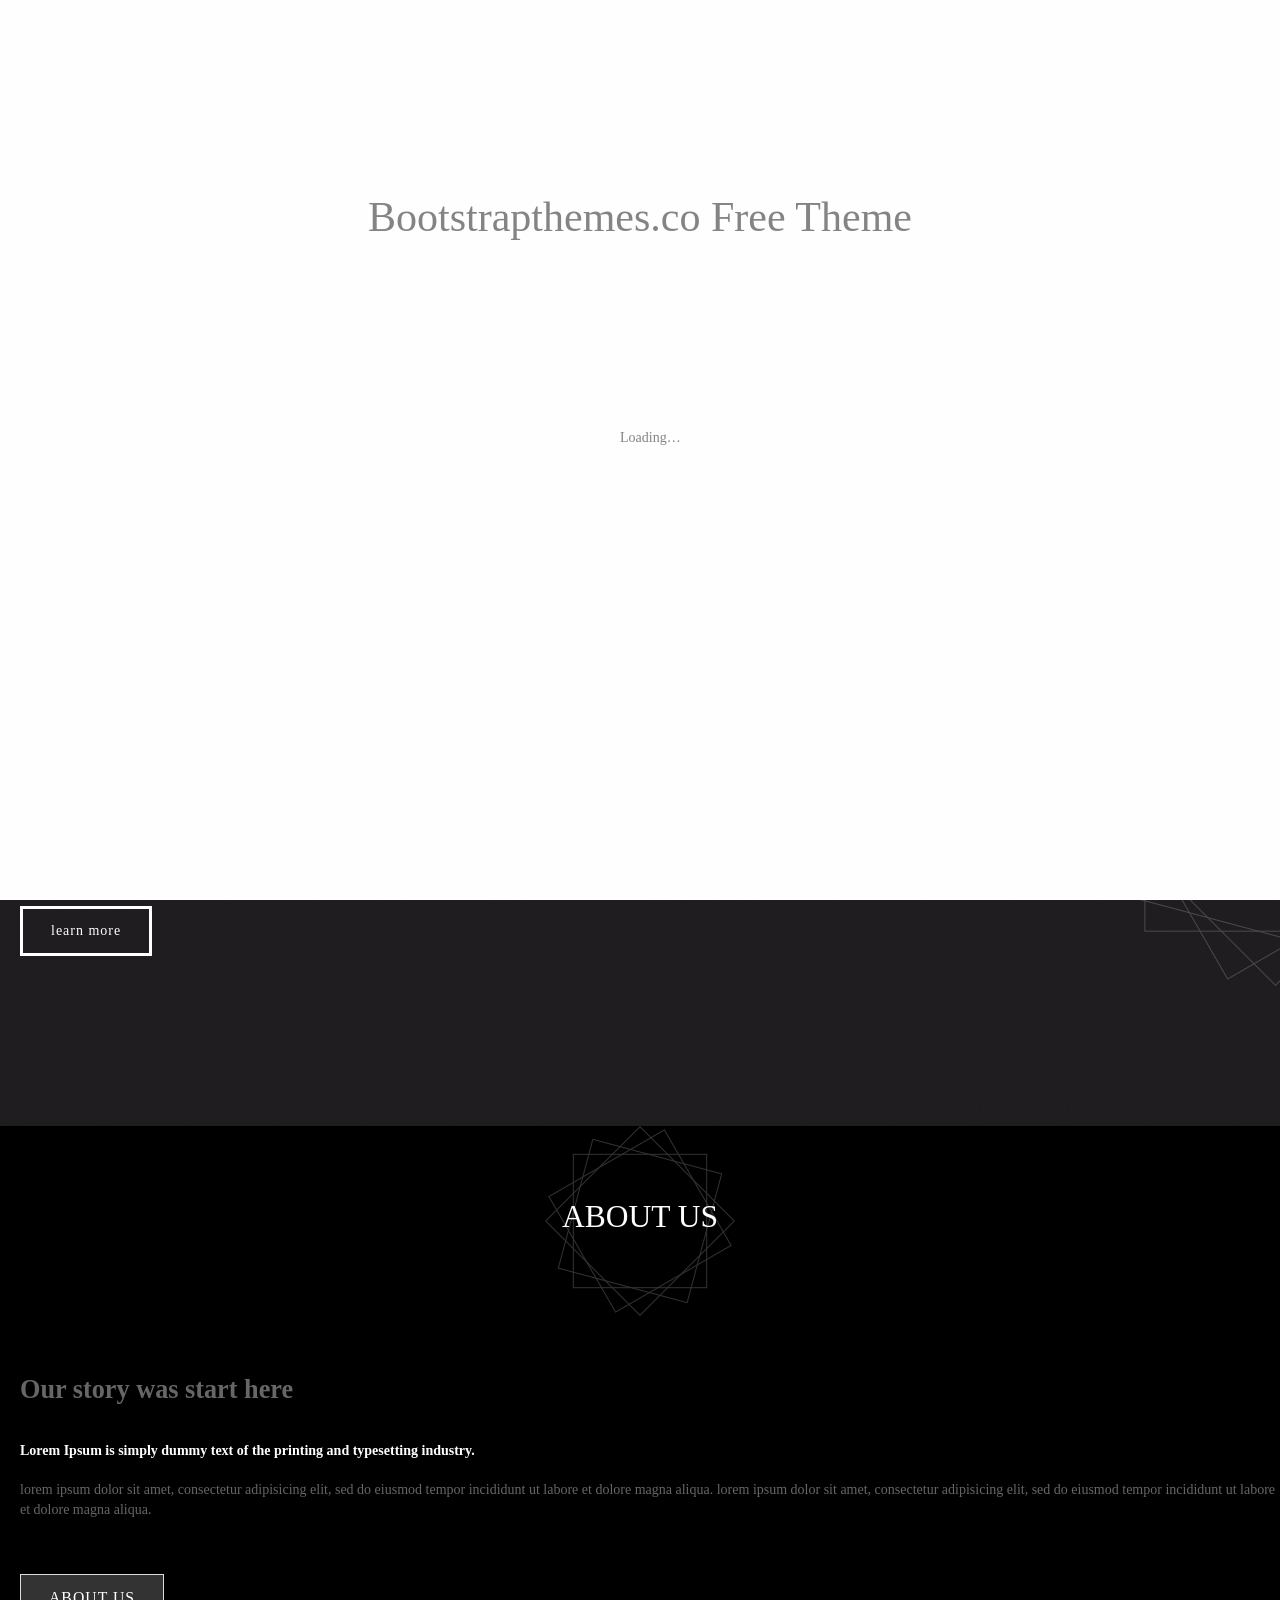
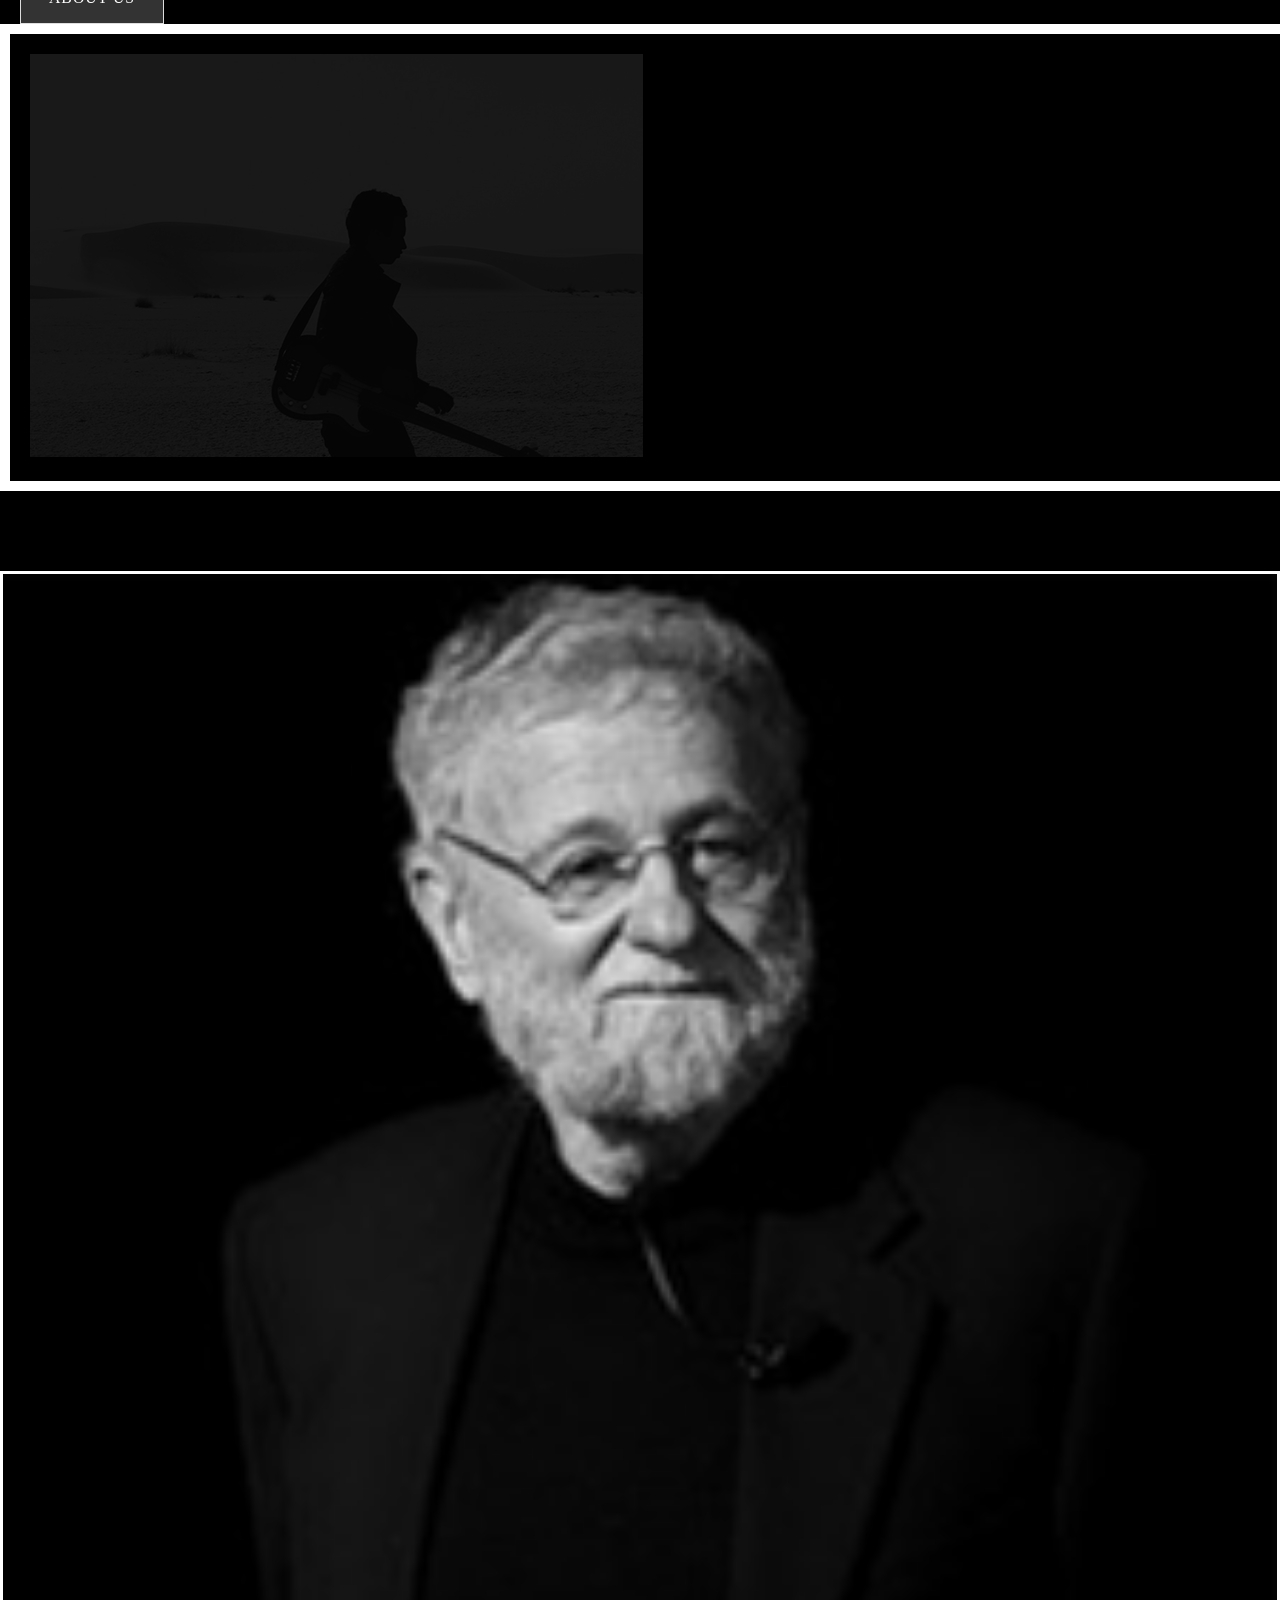
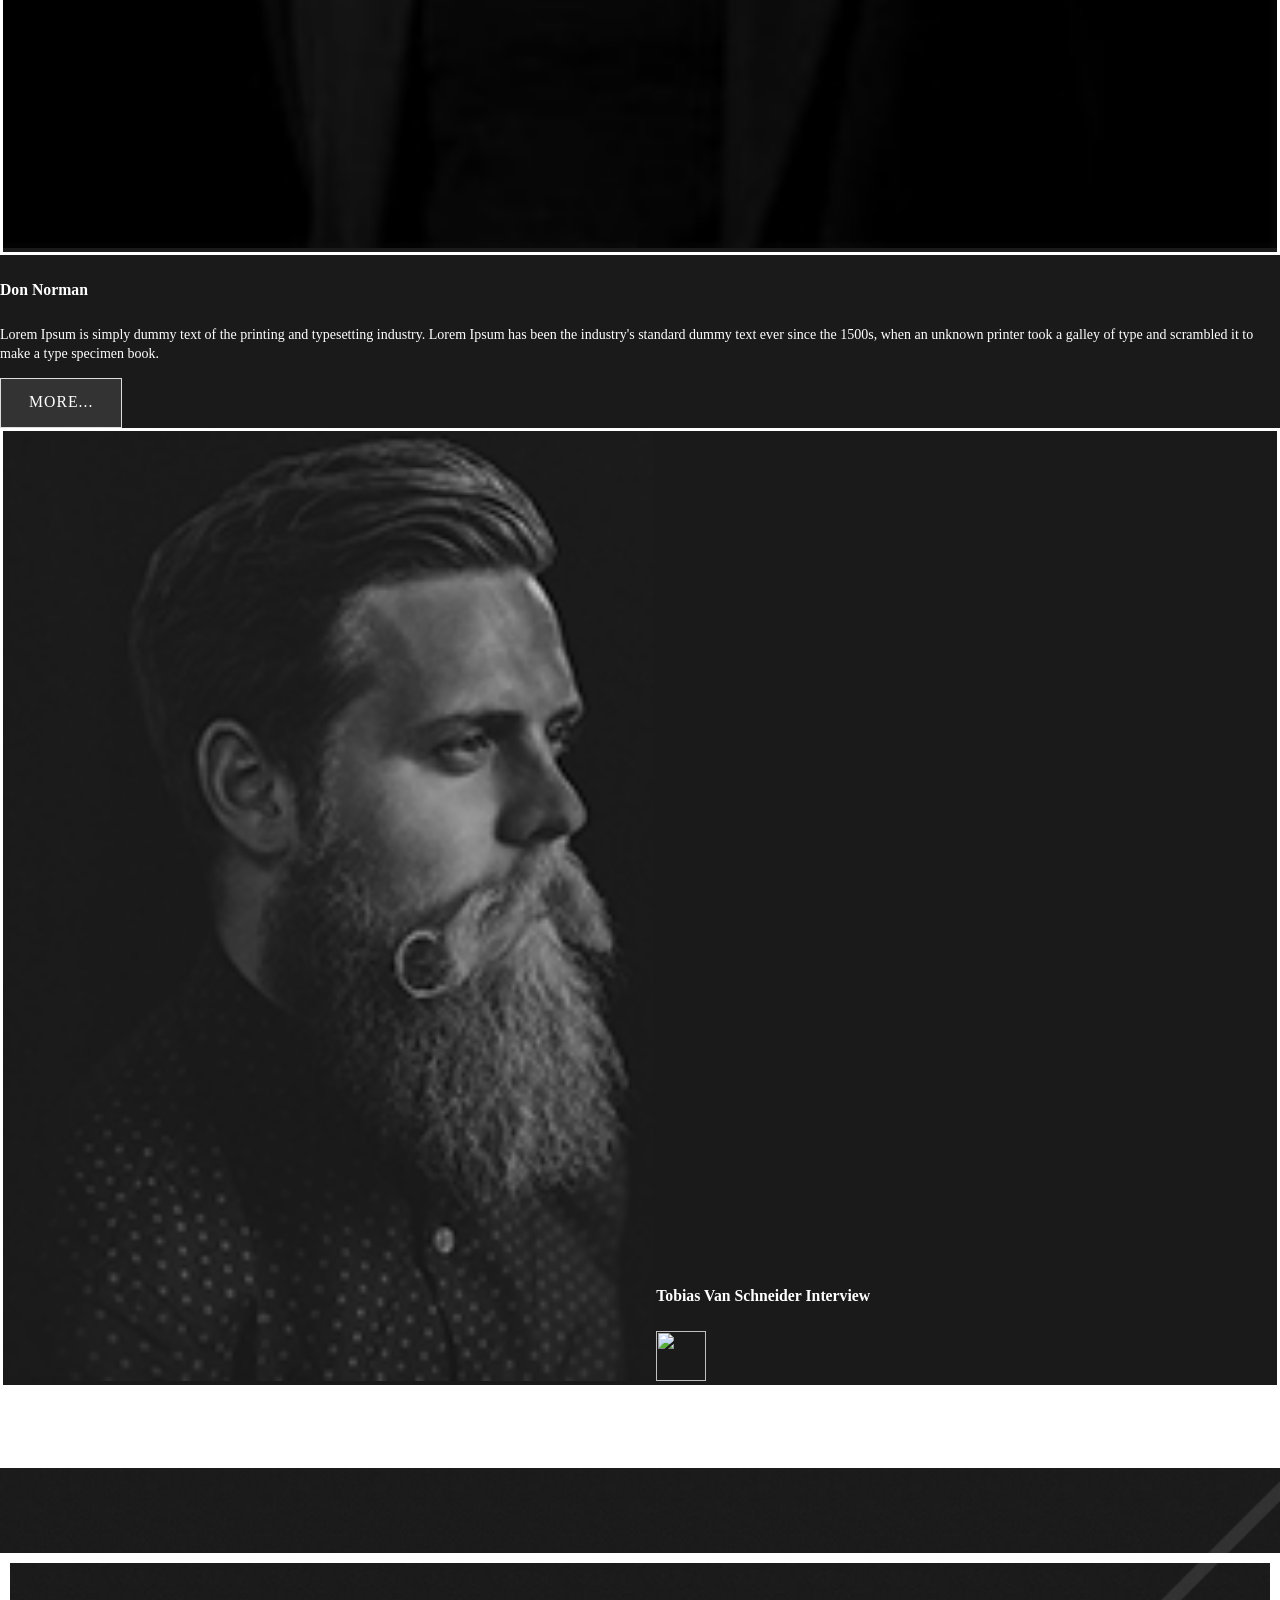
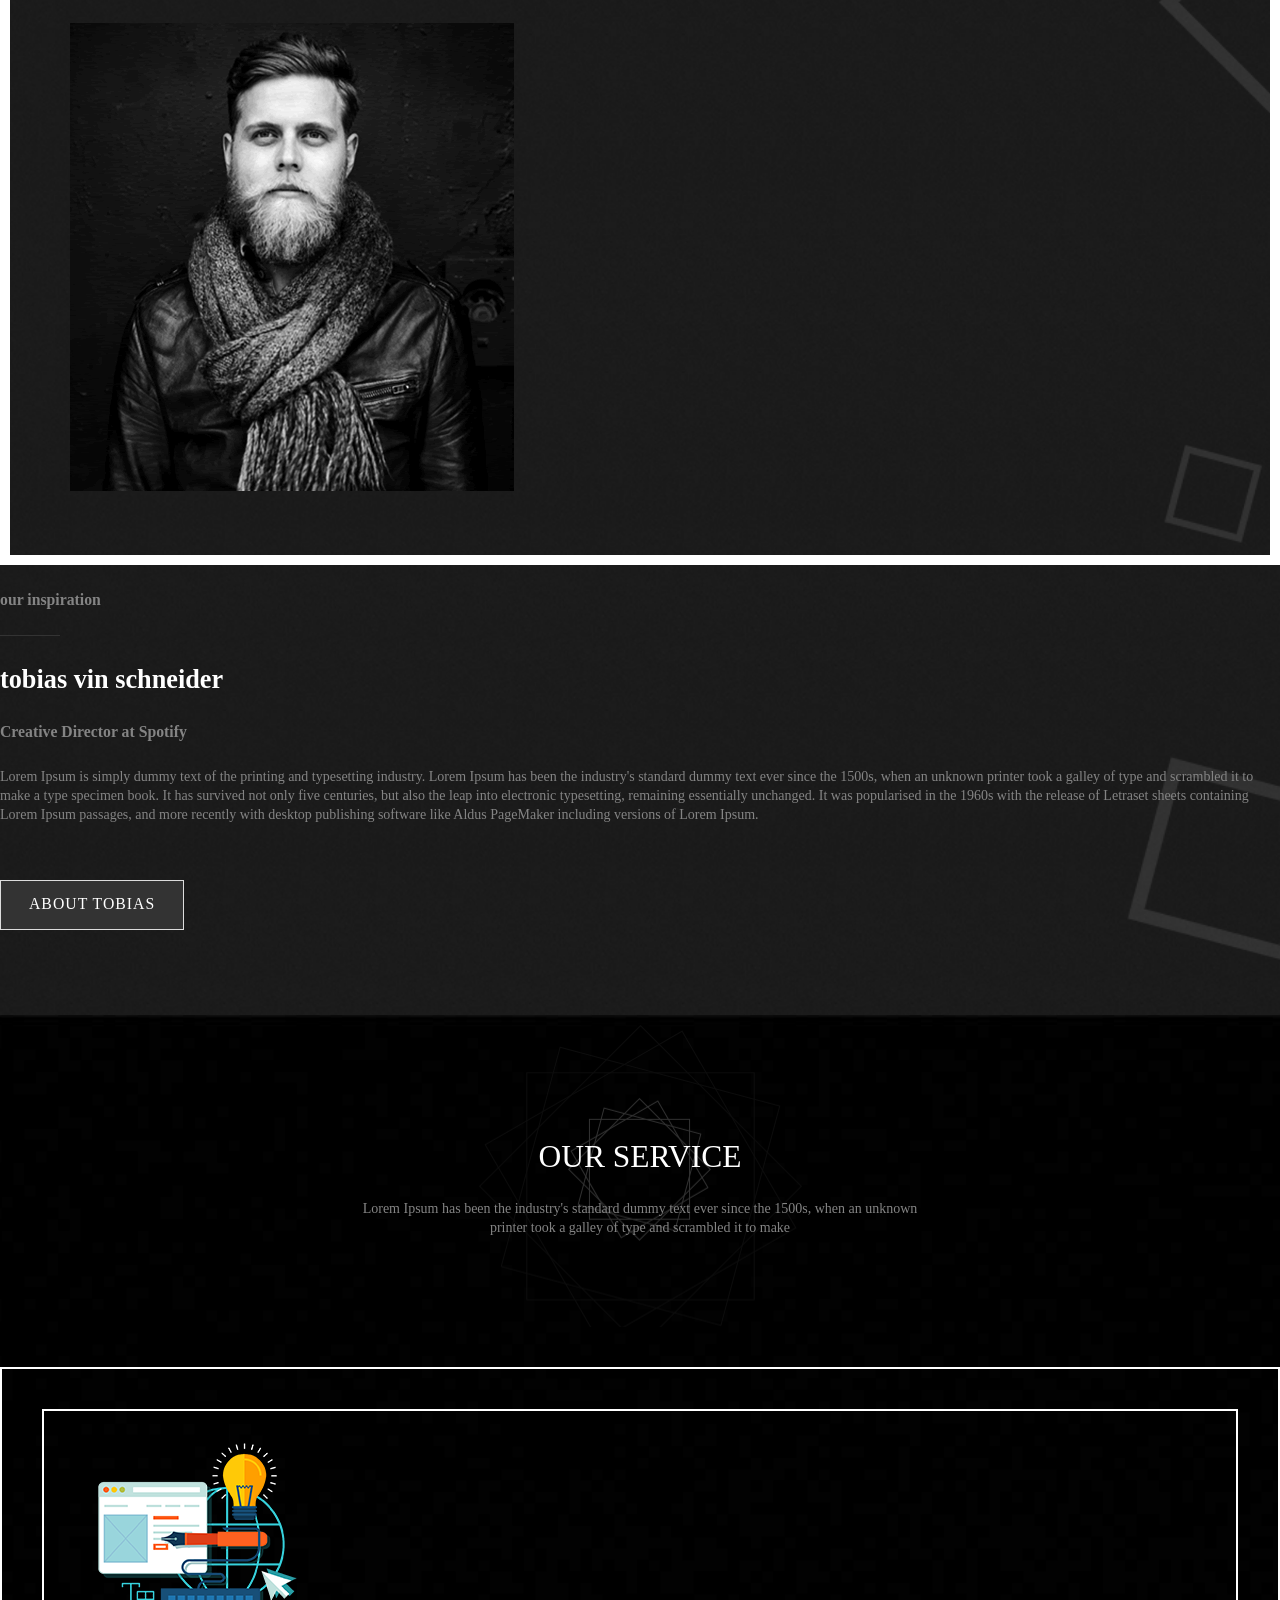
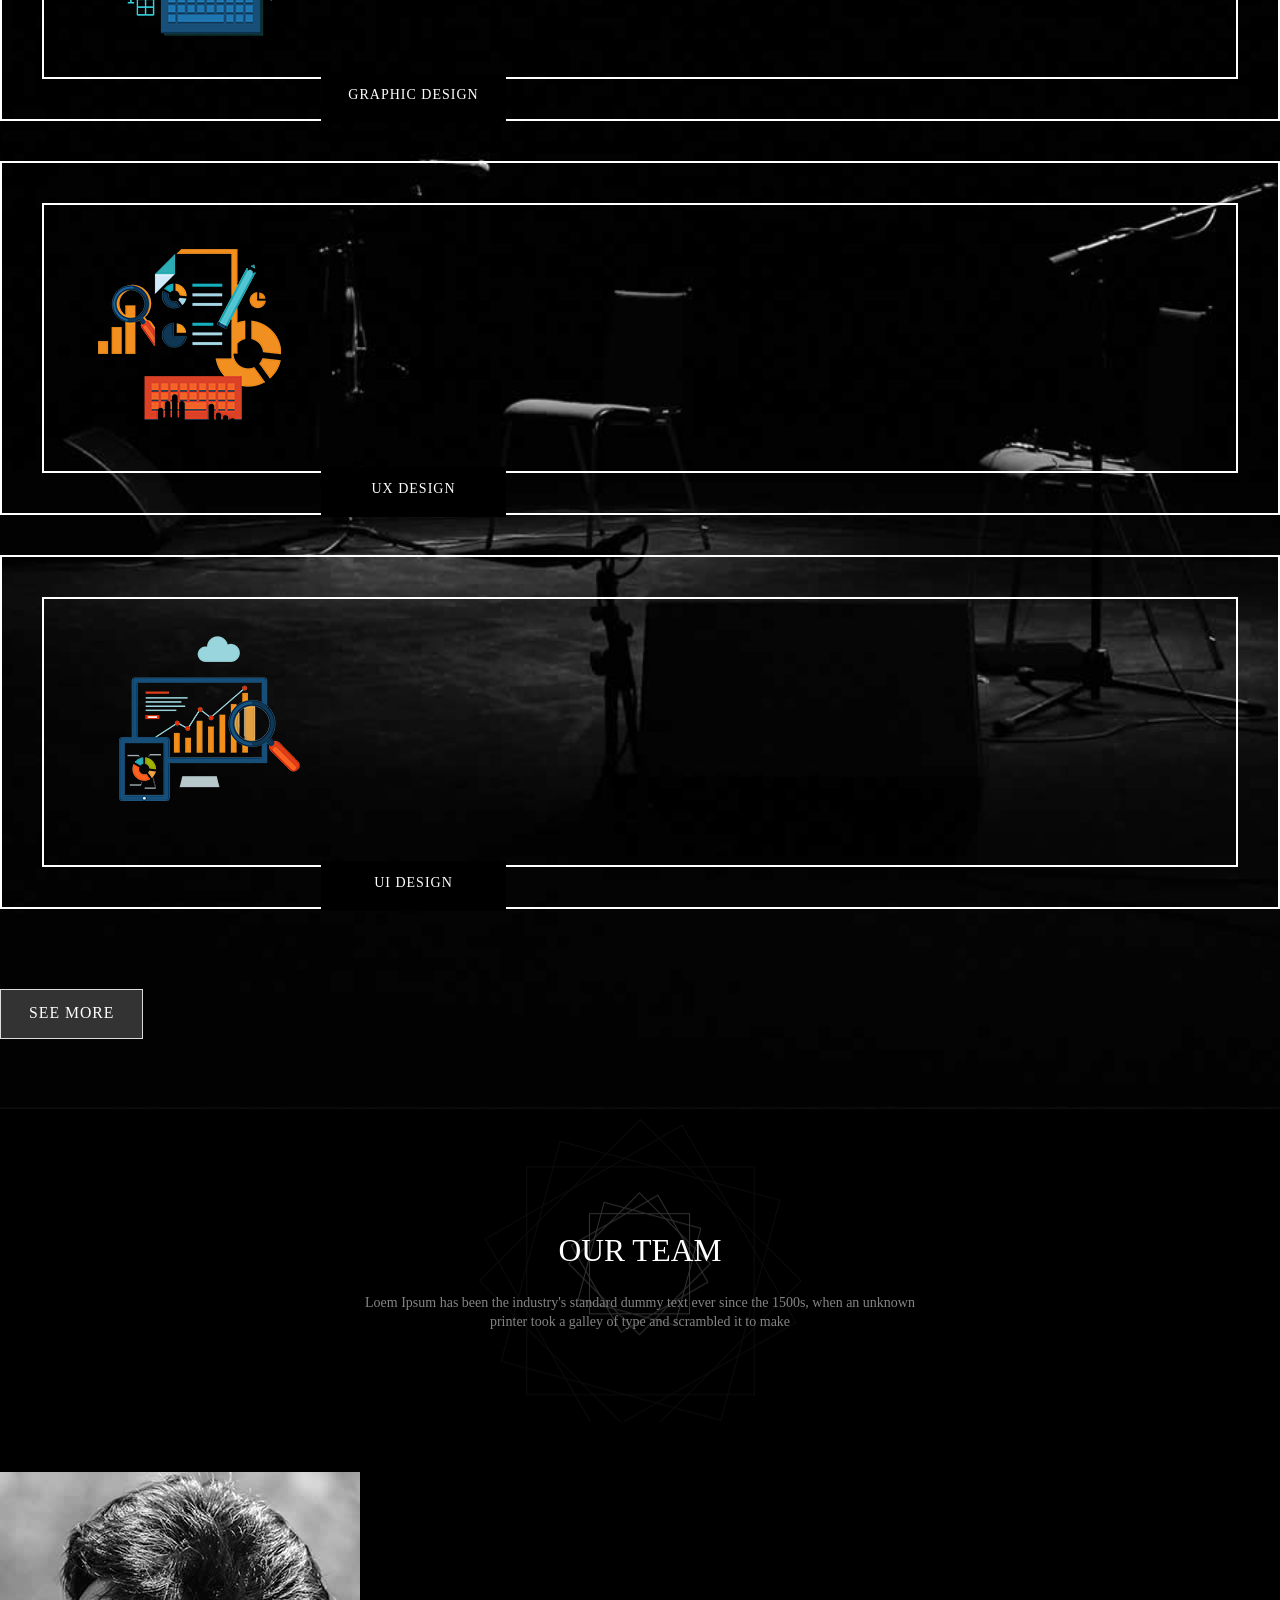
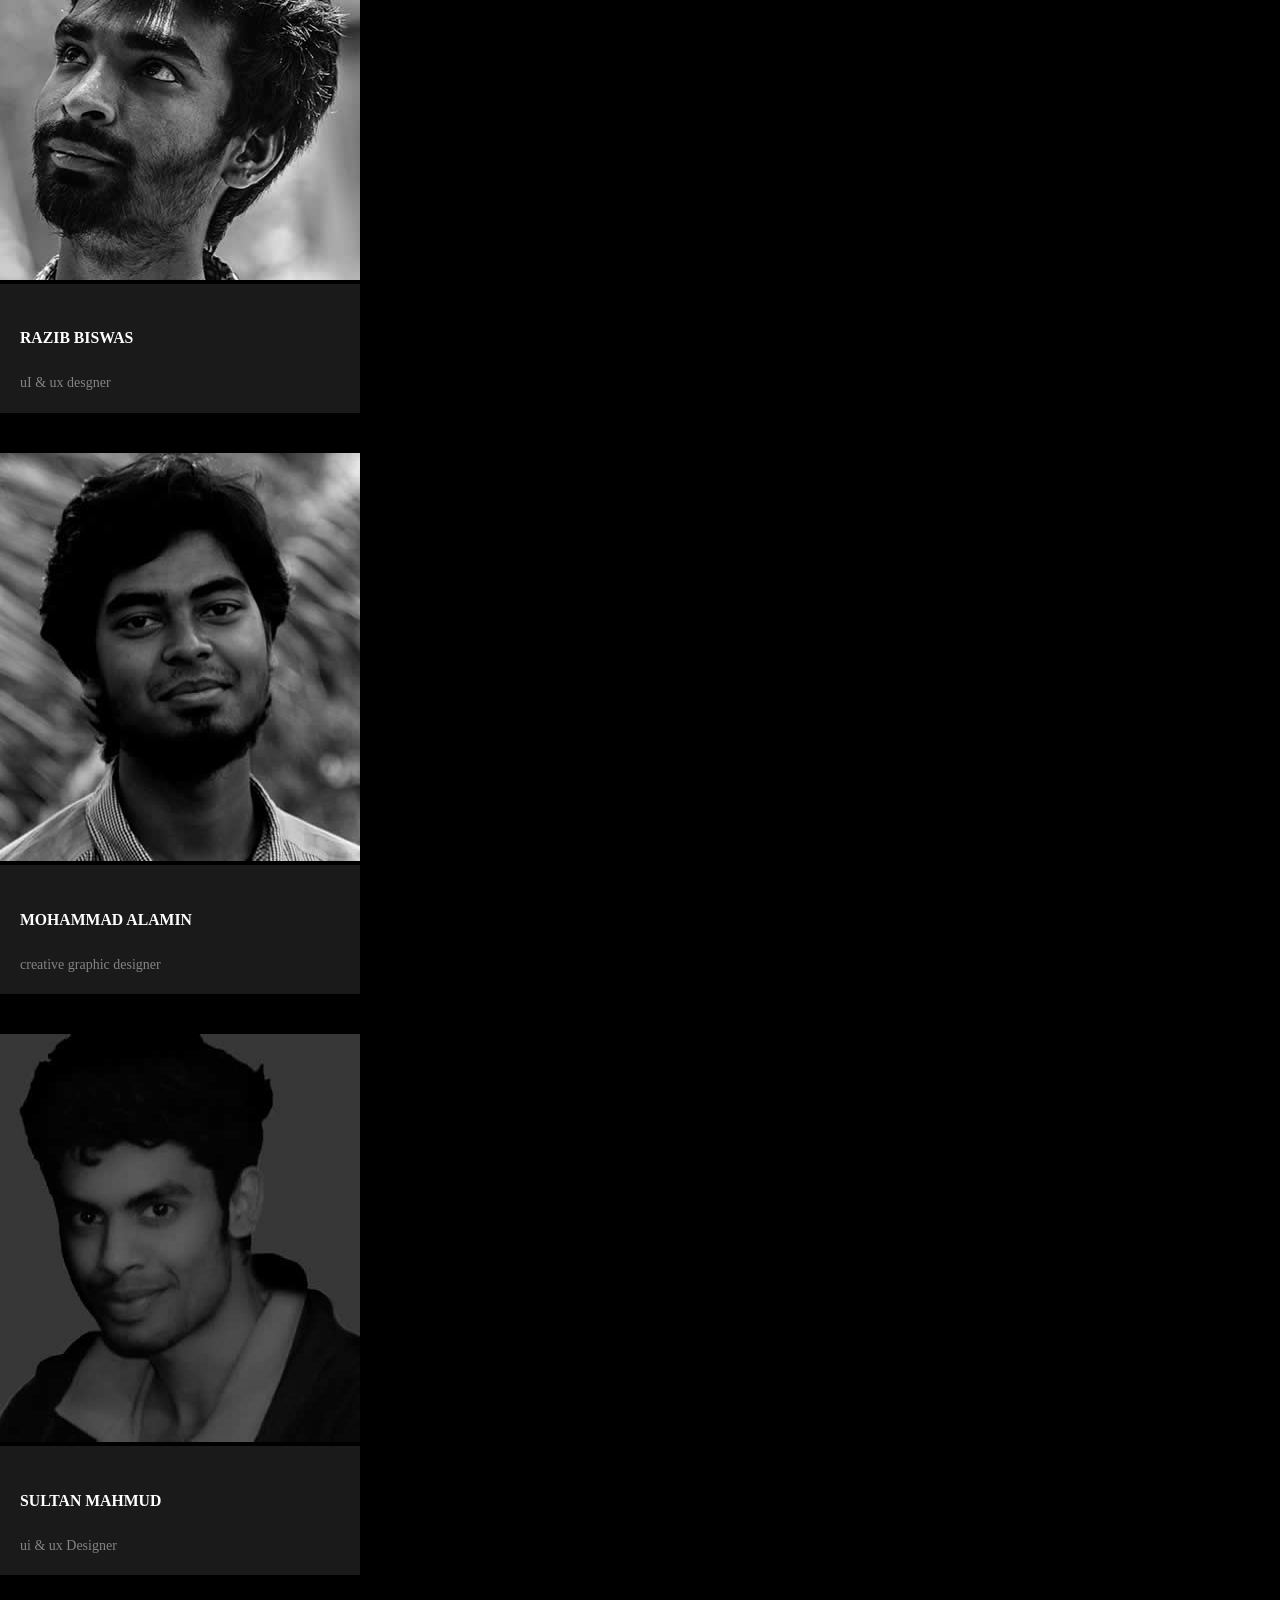
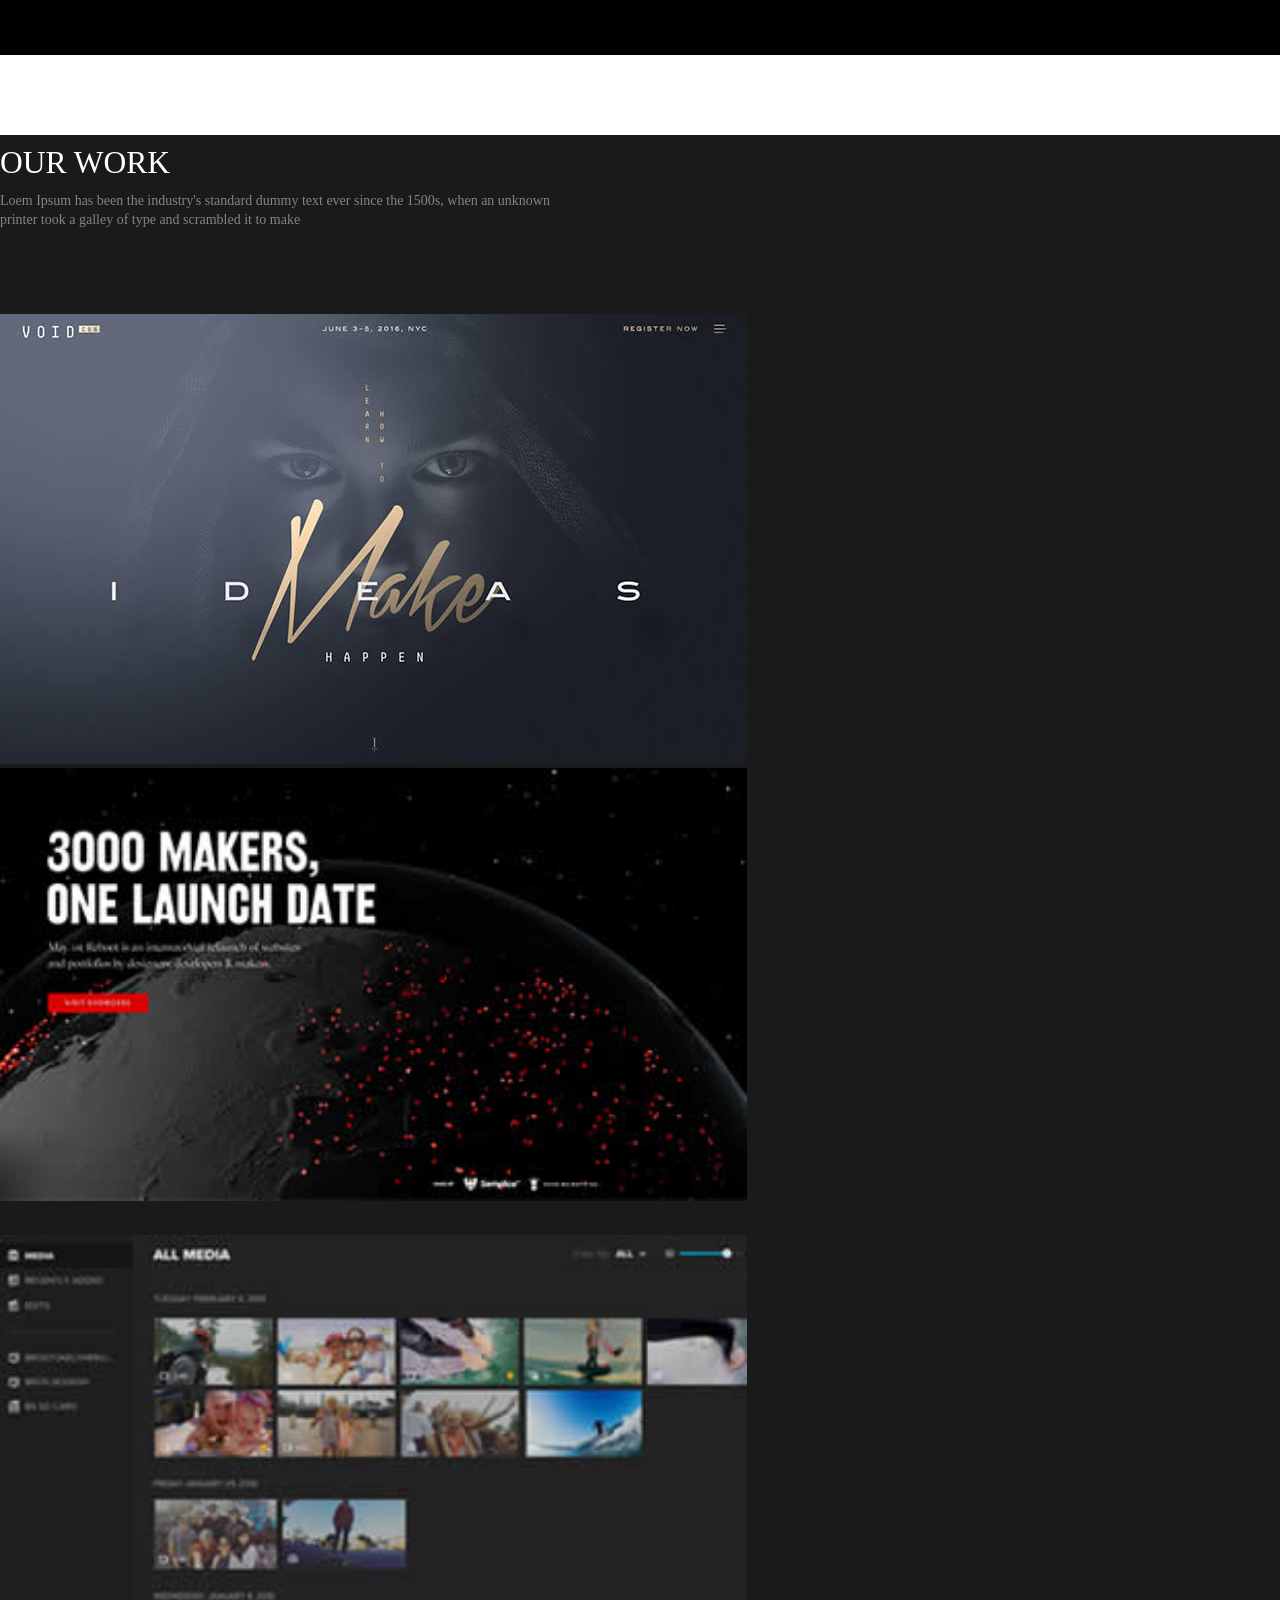
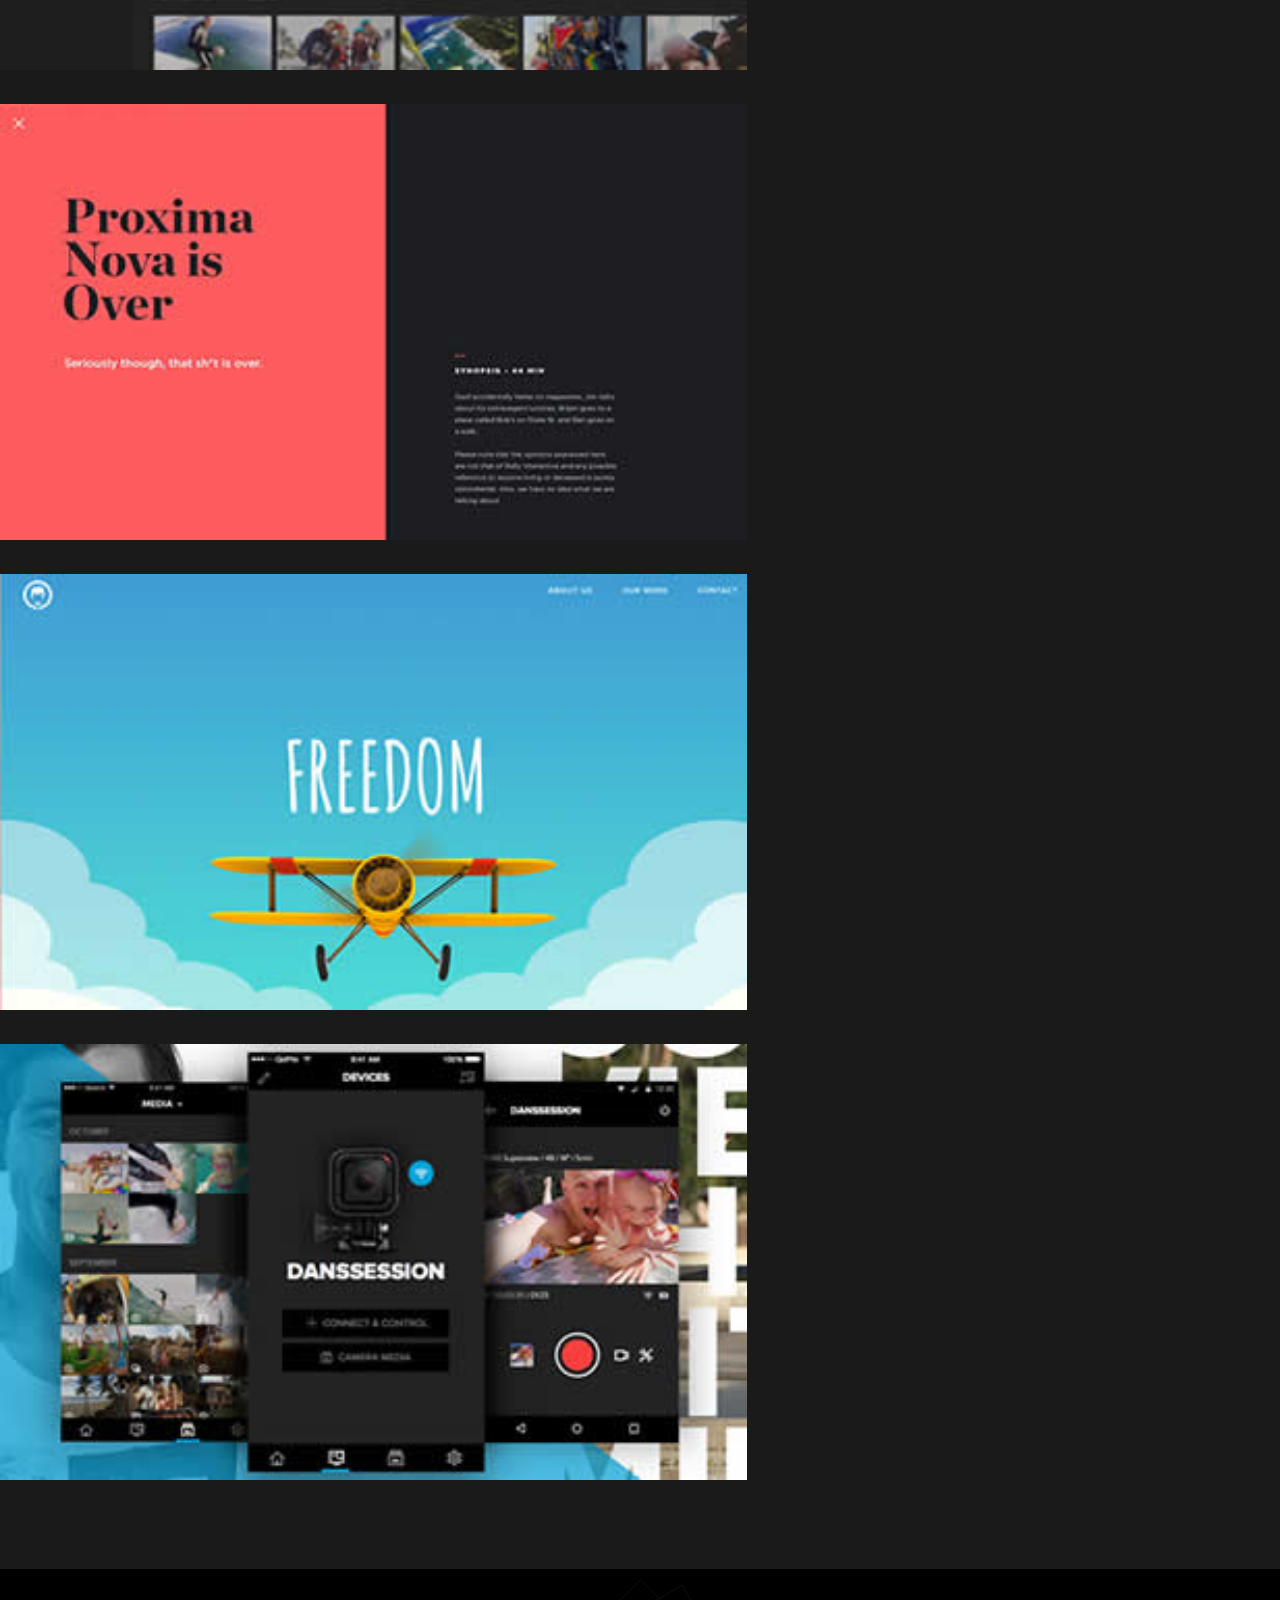
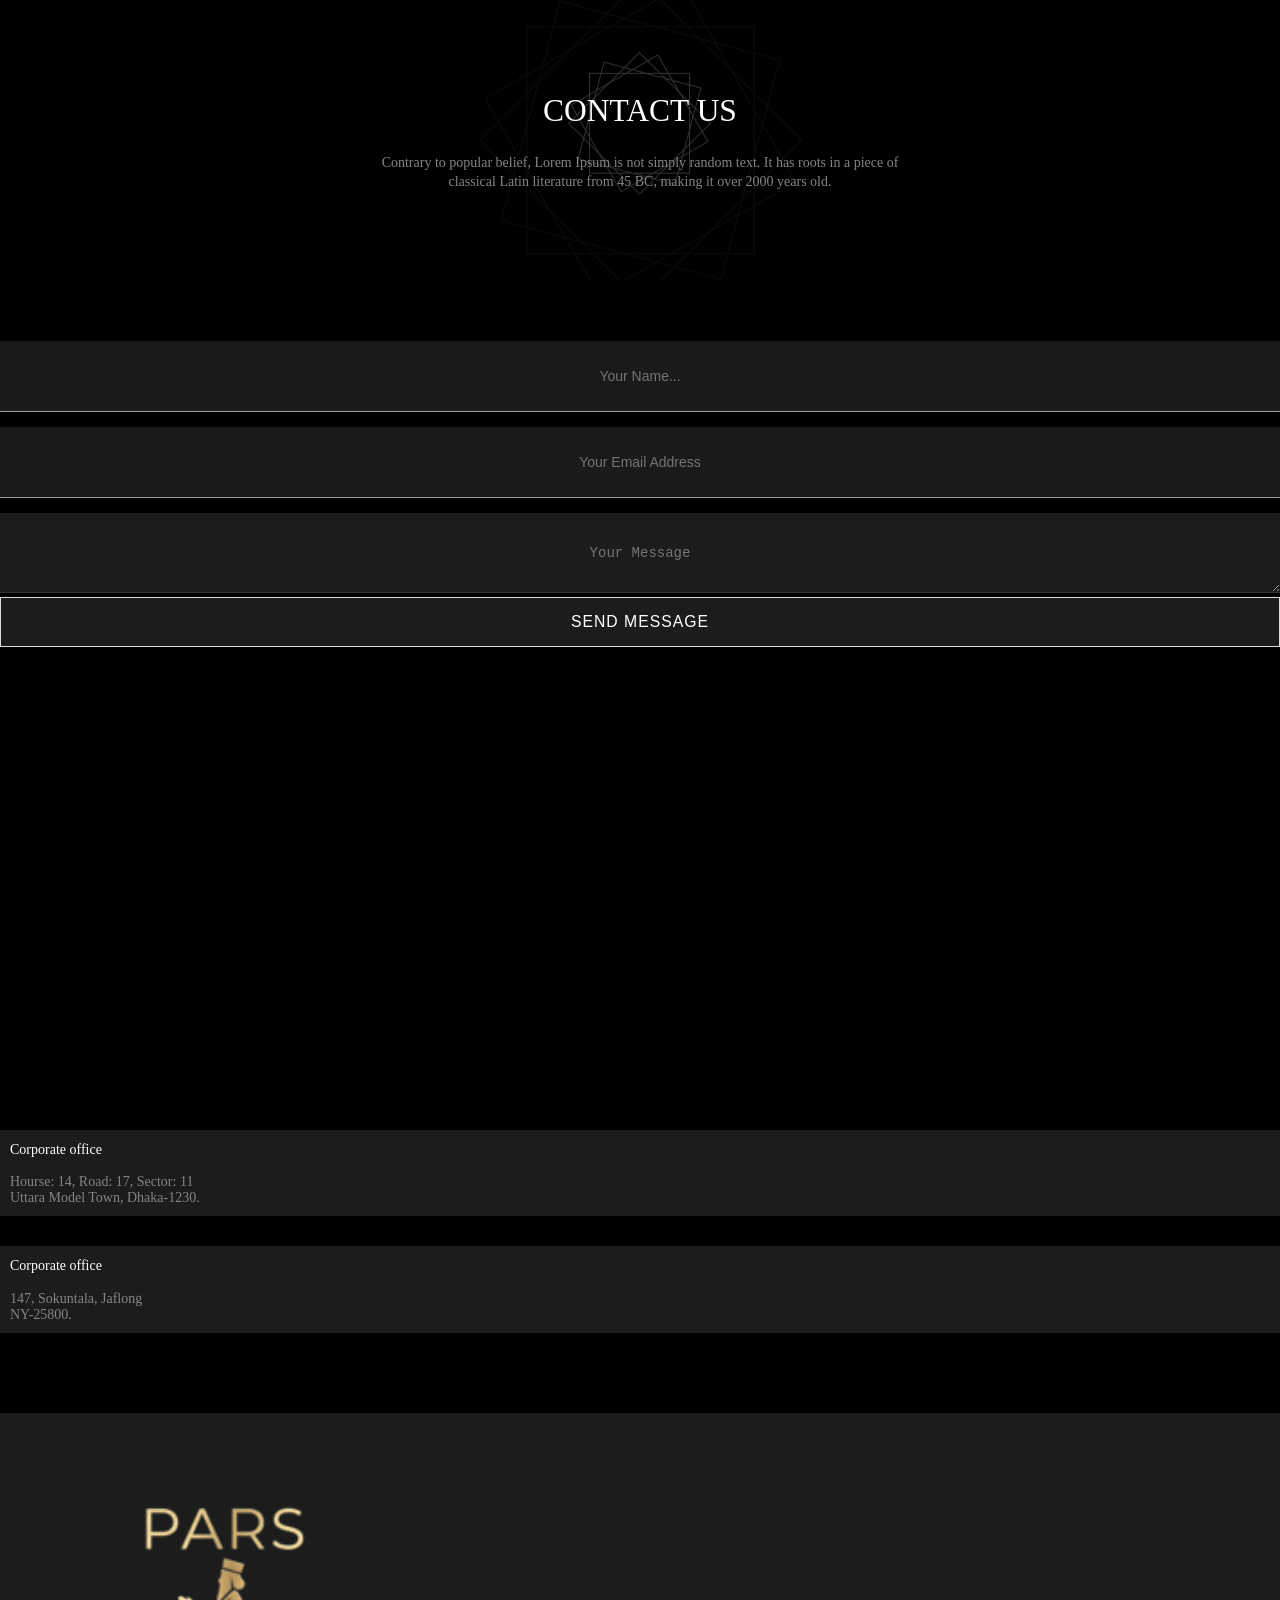
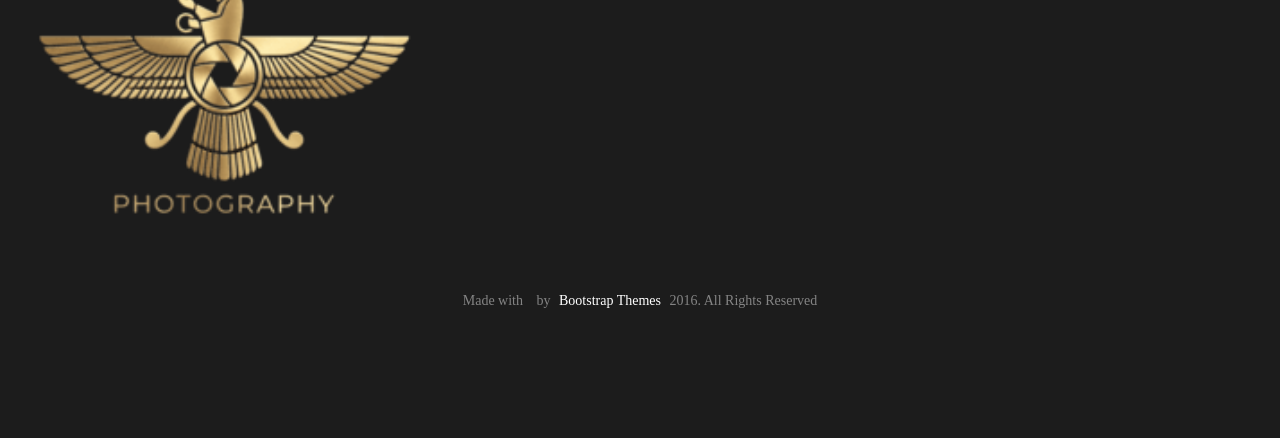
==== commit cc22c6d2: "Index Edits" ====
--- a/index.html
+++ b/index.html
@@ -1,112 +1,521 @@
-<!DOCTYPE html>
-<!-- saved from url=(0039) -->
-<html lang="en"><head><meta http-equiv="Content-Type" content="text/html; charset=UTF-8">
-
-        <meta http-equiv="X-UA-Compatible" content="IE=edge">
+<!doctype html>
+<!--[if lt IE 7]>      <html class="no-js lt-ie9 lt-ie8 lt-ie7" lang=""> <![endif]-->
+<!--[if IE 7]>         <html class="no-js lt-ie9 lt-ie8" lang=""> <![endif]-->
+<!--[if IE 8]>         <html class="no-js lt-ie9" lang=""> <![endif]-->
+<!--[if gt IE 8]><!--> <html class="no-js" lang=""> <!--<![endif]-->
+    <head>
+        <meta charset="utf-8">
+        <meta http-equiv="X-UA-Compatible" content="IE=edge,chrome=1">
+        <title>R Studio - Free HTML5 Creative Digital Web Agency Template</title>
+        <meta name="description" content="">
         <meta name="viewport" content="width=device-width, initial-scale=1">
-
-        <title>R Studio - Free HTML5 Creative Digital Web Agency Template</title>
-        <meta name="description" content="Multipurpose Landing Page with Page Builder - Agency/Portfolio/Freelancer Landing Page">
-        <meta name="keywords" content="getleads, html theme, Landing page, html landing page, one page, responsive landing page, agency, app, startup, consulting, event, e-learning, woodworking, event, medical, webservice, yoga">
-        <meta name="author" content="Themedept">
-
-
-        <link rel="shortcut icon" href="images/favicon.ico" type="image/x-icon">
-        <link rel="icon" href="images/favicon.ico" type="image/x-icon">
-
-
-        <link rel="stylesheet" href="css/bootstrap.min.css">
-
-        <link rel="stylesheet" href="css/style.css">
-
-        <link rel="stylesheet" href="css/responsive.css">
-
-
-        <!--[if lt IE 9]>
-              <script src="https://oss.maxcdn.com/html5shiv/3.7.2/html5shiv.min.js"></script>
-              <script src="https://oss.maxcdn.com/respond/1.4.2/respond.min.js"></script>
-            <![endif]-->
+        <link rel="apple-touch-icon" href="apple-touch-icon.png">
+        <link rel="icon" type="image/png" href="myicon.png">
+
+        <link href="https://fonts.googleapis.com/icon?family=Material+Icons" rel="stylesheet">
+        <!-- Compiled and minified CSS -->
+        <link rel="stylesheet" href="https://cdnjs.cloudflare.com/ajax/libs/materialize/0.97.6/css/materialize.min.css">
+
+
+
+        <!--<link rel="stylesheet" href="assets/css/materialize.css">-->
+        <link rel="stylesheet" href="assets/css/normalize.css">
+        <link rel="stylesheet" href="assets/css/fonticons.css">
+        <link rel="stylesheet" href="assets/css/magnific-popup.css">
+        <link rel="stylesheet" href="assets/css/font-awesome.min.css">
+        <link rel="stylesheet" href="assets/css/bootstrap.min.css">
+
+        <!-- For navmenu css -->
+        <link rel="stylesheet" href="assets/css/navmenu.css" />
+
+        <!--For Plugins external css-->
+        <link rel="stylesheet" href="assets/css/plugins.css" />
+
+        <!--Theme custom css -->
+        <link rel="stylesheet" href="assets/css/style.css">
+
+        <!--Theme Responsive css-->
+        <link rel="stylesheet" href="assets/css/responsive.css" />
+
+
+
+        <!--Old browser  JS-->
+        <script src="assets/js/vendor/modernizr-2.8.3-respond-1.4.2.min.js"></script>
+
     </head>
-    <body >
-
-        <div class="loader bg-white" style="display: none;">
-            <div class="loader-inner ball-scale-ripple-multiple vh-center" style="display: none;">
-                <div></div>
-                <div></div>
-                <div></div>
+
+    <body data-spy="scroll" data-target="#scrollspy">
+
+        <!--        <div class="">
+                    Loading...
+                </div>-->
+
+        <div class="main_figur">
+            
+            
+            <div class="preloader">
+                <h2>Bootstrapthemes.co Free Theme</h2>
+                <div class="loaded hexdots-loader">Loading…</div>
+            </div><!-- End off Preloader -->
+            
+            
+            
+            <div class="container">
+                <div class="div-menu">
+                    <header class="cd-header">
+                        <a href="#!" class="brand-logo text-left"><img src="assets/images/logo.png" alt="" /></a>
+                        <a class="cd-menu-trigger" href="#main-nav"><span></span></a>
+                    </header>
+                </div>
+
+
+                <nav id="main-nav">
+                    <ul>
+                        <li><a href="#home">Home</a></li>
+                        <li><a href="#about">About Us</a></li>
+                        <li><a href="#service">Service</a></li>
+                        <li><a href="#team">Our Team</a></li>
+                        <li><a href="#portfolio">Our Work</a></li>
+                        <li><a href="#contactus">Contact</a></li>
+                    </ul>
+                    <a href="#" class="cd-close-menu">Close<span></span></a>
+                </nav>
+            </div>
+
+
+
+            <!-- Home Section -->
+            <section id="home" class="home">
+                <div class="container">
+                    <div class="row">
+                        <div class="col-sm-12 ">
+
+                            <div class="main_home text-center colorstext wow fadeInUp" data-wow-duration="700ms">
+                                <h1>We Are CreativeDigital Agency</h1>
+                                <p>lorem ipsum dolor sit amet, consectetur adipisicing elit, sed do eiusmod tempor incididunt ut labore et dolore magna aliqua. 
+                                    lorem ipsum dolor sit amet, consectetur adipisicing elit, sed do eiusmod tempor incididunt ut labore et dolore magna aliqua.</p>
+                                <a href="#!" class="btn btn-default waves-effect waves-purple">learn more</a>
+                            </div>
+
+                        </div><!-- End of col-sm-12 -->
+                    </div><!-- End of row -->
+                </div><!-- End of Container -->
+
+                <div class="home_socail_bar">
+                    <ul>
+                        <li><a href=""><i class="fa fa-facebook"></i></a></li>
+                        <li><a href=""><i class="fa fa-twitter"></i></a></li>
+                        <li><a href=""><i class="fa fa-behance"></i></a></li>
+                        <li><a href=""><i class="fa fa-dribbble"></i></a></li>
+                    </ul>
+                </div>
+            </section><!-- End of Home Section -->
+
+
+            <!-- About Section -->
+            <section id="about" class="about colorsbg">
+                <div class="container-fluid">
+                    <div class="row">
+                        <div class="col-sm-12 ">
+                            <div class="main_about_area">
+                                <div class="head_title text-center">
+                                    <h2>About Us</h2>
+                                </div>
+                                <div class="about_content colorstext2 wow fadeInUp" data-wow-duration="700ms">
+                                    <div class="row">
+                                        <div class="col-sm-4 col-sm-offset-1">
+                                            <div class="single_abt single_about">
+                                                <h3>Our story was start here</h3>
+                                                <p class="text-uppercase colorstext">Lorem Ipsum is simply dummy text of the printing and typesetting industry. </p>
+                                                <p>lorem ipsum dolor sit amet, consectetur adipisicing elit, sed do eiusmod tempor incididunt ut labore et dolore magna aliqua. 
+                                                    lorem ipsum dolor sit amet, consectetur adipisicing elit, sed do eiusmod tempor incididunt ut labore et dolore magna aliqua.</p>
+                                                <a href="#!" class="btn btn-primary waves-effect waves-teal  margin-top-40">About Us</a>
+                                            </div>
+                                        </div>
+
+                                        <div class="col-sm-6 col-sm-offset-1">
+                                            <div class="single_abt single_about_right_img">
+                                                <img src="assets/images/abrightimg.png" alt="" />
+                                            </div>
+                                        </div>
+                                    </div>
+                                </div>
+                            </div>
+
+                        </div><!-- End of col-sm-12 -->
+                    </div><!-- End of row -->
+                </div><!-- End of Container-fluid -->
+
+                <!-- About Bottom -->
+                <div class="container">
+                    <div class="row">
+                        <div class="about_bottom colorstext margin-top-80 margin-bottom-80 wow fadeInUp">
+                            <div class="col-sm-3 no-padding">
+                                <div class="single_abt bottom_single_about bottom_single_about_left_img">
+                                    <img src="assets/images/a_b_left.jpg" alt="" />
+                                </div>
+                            </div>
+                            <div class="col-sm-5">
+                                <div class="single_abt bottom_single_about">
+                                    <h4>Don Norman</h4>
+                                    <p>Lorem Ipsum is simply dummy text of the printing and typesetting industry. Lorem Ipsum has been the industry's 
+                                        standard dummy text ever since the 1500s, when an unknown printer took a galley of type and
+                                        scrambled it to make a type specimen book.</p>
+                                    <a href="" class="btn btn-primary">more...</a>
+                                </div>
+                            </div>
+                            <div class="col-sm-4 no-padding">
+                                <div class="bottom_single_about s_bootom_right_area">
+                                    <img src="assets/images/a_b_right.jpg" alt="" />
+                                    <div class="s_bottom_ab_text text-center">
+                                        <h4>Tobias Van Schneider
+                                            Interview</h4>
+                                        <a href="assets/images/video/ocean.mp4" class="gallery-video"><img src="assets/images/vicon.png" alt="" /></a>
+                                    </div>
+                                </div>
+                            </div>
+                        </div>
+                    </div><!-- End of row -->
+                </div><!-- End of container -->
+            </section><!-- End of Home Section -->
+
+            <!-- Tobias Section -->
+            <section id="tobias" class="tobias">
+                <div class="container">
+                    <div class="row">
+                        <div class="main_tobias_area sections">
+                            <div class="col-sm-6">
+                                <div class="single_abt single_tobias single_tobias_img wow fadeInLeft">
+                                    <img src="assets/images/tobias.png" alt="" />
+                                </div>
+                            </div>
+                            <div class="col-sm-5 col-sm-offset-1">
+                                <div class="single_abt single_tobias single_tobias_text wow fadeInRight">
+                                    <h4 class="text-uppercase">our inspiration</h4>
+                                    <div class="separator"></div>
+                                    <h3 class="text-uppercase">tobias vin schneider</h3>
+                                    <h4 class="text-uppercase">Creative Director at Spotify</h4>
+                                    <p>Lorem Ipsum is simply dummy text of the printing and typesetting industry. Lorem Ipsum has been the industry's 
+                                        standard dummy text ever since the 1500s, when an unknown printer took a galley of type and scrambled it to 
+                                        make a type specimen book. It has survived not only five centuries, but also the leap into electronic typesetting, 
+                                        remaining essentially unchanged. It was popularised in the 1960s with the release of Letraset sheets containing 
+                                        Lorem Ipsum passages, and more recently with desktop publishing software like Aldus 
+                                        PageMaker including versions of Lorem Ipsum.</p>
+
+                                    <a href="" class="btn btn-primary margin-top-40">about tobias</a>
+                                </div>
+                            </div>
+                        </div><!-- End of main Tobias area -->
+                    </div><!-- End of row -->
+                </div><!-- End of container -->
+            </section><!-- End of Tobias Section -->
+
+            <section id="service" class="service colorsbg">
+                <div class="container">
+                    <div class="row">
+                        <div class="main_service_area text-center padding-bottom-80">
+                            <div class="head_title text-center wow fadeInUp">
+                                <h2>Our Service</h2>
+                                <p>Lorem Ipsum has been the industry's standard dummy text ever since the 1500s,
+                                    when an unknown printer took a galley of type and scrambled it to make</p>
+                            </div>
+
+                            <div class="col-sm-4 wow fadeInLeft">
+                                <div class="single_service margin-top-40">
+                                    <div class="single_service_img">
+                                        <img src="assets/images/service1.png" alt="" />
+                                    </div>
+                                    <div class="service_btn">
+                                        <a href="" class="btn btn-larg">graphic design</a>
+                                    </div>
+                                </div>
+                            </div><!-- End of col-sm-4 -->
+
+                            <div class="col-sm-4 wow fadeInUp">
+                                <div class="single_service margin-top-40">
+                                    <div class="single_service_img">
+                                        <img src="assets/images/service2.png" alt="" />
+                                    </div>
+                                    <div class="service_btn">
+                                        <a href="" class="btn btn-larg">UX Design</a>
+                                    </div>
+                                </div>
+                            </div><!-- End of col-sm-4 -->
+
+                            <div class="col-sm-4 wow fadeInRight">
+                                <div class="single_service margin-top-40">
+                                    <div class="single_service_img">
+                                        <img src="assets/images/service3.png" alt="" />
+                                    </div>
+                                    <div class="service_btn">
+                                        <a href="" class="btn btn-larg">ui design</a>
+                                    </div>
+                                </div>
+                            </div><!-- End of col-sm-4 -->
+
+                            <div class="service_more_btn padding-top-80 text-center">
+                                <a href="" class="btn btn-primary">see more</a>
+                            </div>
+
+                        </div><!-- End of main service area -->
+                    </div><!-- End of row -->
+                </div><!-- End of container -->
+            </section><!-- End of Service Section -->
+
+
+            <!-- Team Section -->
+            <section id="team" class="team colorsbg">
+                <div class="container">
+                    <div class="row">
+                        <div class="main_service_area main_team_area">
+                            <div class="head_title text-center wow fadeInUp">
+                                <h2>Our Team</h2>
+                                <p>Loem Ipsum has been the industry's standard dummy text ever since the 1500s,
+                                    when an unknown printer took a galley of type and scrambled it to make</p>
+                            </div>
+
+                            <div class="main_team_content wow fadeInUp">
+                                <div class="col-sm-4 col-xs-12">
+                                    <div class="single_team margin-top-40">
+                                        <img src="assets/images/team1.jpg" alt="" />
+                                        <div class="single_team_text">
+                                            <h4>razib biswas</h4>
+                                            <p>uI & ux desgner</p>
+                                        </div>
+                                    </div>
+                                </div><!-- End of col-sm-4 -->
+
+                                <div class="col-sm-4 col-xs-12">
+                                    <div class="single_team margin-top-40">
+                                        <img src="assets/images/team2.jpg" alt="" />
+                                        <div class="single_team_text">
+                                            <h4>Mohammad alamin</h4>
+                                            <p>creative graphic designer</p>
+                                        </div>
+                                    </div>
+                                </div><!-- End of col-sm-4 -->
+
+                                <div class="col-sm-4 col-xs-12">
+                                    <div class="single_team margin-top-40">
+                                        <img src="assets/images/team3.jpg" alt="" />
+                                        <div class="single_team_text">
+                                            <h4>sultan mahmud</h4>
+                                            <p>ui & ux Designer</p>
+                                        </div>
+                                    </div>
+                                </div><!-- End of col-sm-4 -->
+                            </div>
+                        </div><!-- End of main Team area -->
+                    </div><!-- End of row -->
+                </div><!-- End of container -->
+            </section><!-- End of Team Section -->
+
+            <!-- Portfolio Section -->
+            <section id="portfolio" class="portfolio lightbg">
+                <div class="container">
+                    <div class="row">
+                        <div class="maint_portfolio_area">
+                            <div class="col-sm-12">
+                                <div class="head_title margin-top-80 wow fadeInUp">
+                                    <h2>our work</h2>
+                                    <p>Loem Ipsum has been the industry's standard dummy text ever since the 1500s, 
+                                        when an unknown printer took a galley of type and scrambled it to make</p>
+                                </div>
+                            </div>
+
+                            <div class="main_portfolio_content sections wow fadeInUp">
+                                <div class="col-sm-8">
+                                    <div class="single_portfolio single_portfolio_1st">
+                                        <a href="assets/images/portfolio1.jpg" class="gallery-img"><img src="assets/images/portfolio1.jpg" alt="" /></a>
+                                    </div>
+                                </div><!-- End of col-sm-8 -->
+                                <div class="col-sm-4">
+                                    <div class="row">
+                                        <div class="col-sm-12">
+                                            <div class="single_portfolio">
+                                                <a href="assets/images/portfolio2.jpg" class="gallery-img"><img src="assets/images/portfolio2.jpg" alt="" /></a>
+                                            </div>
+                                        </div>
+                                        <div class="col-sm-12">
+                                            <div class="single_portfolio margin-top-30">
+                                                <a href="assets/images/portfolio3.jpg" class="gallery-img"><img src="assets/images/portfolio3.jpg" alt="" /></a>
+                                            </div>
+                                        </div>
+                                    </div>
+                                </div><!-- End of col-sm-4 -->
+
+                                <div class="col-sm-12">
+                                    <div class="row">
+                                        <div class="col-sm-4">
+                                            <div class="single_portfolio margin-top-30">
+                                                <a href="assets/images/portfolio4.jpg" class="gallery-img"><img src="assets/images/portfolio4.jpg" alt="" /></a>
+                                            </div>
+                                        </div><!-- End of col-sm-4 -->
+                                        <div class="col-sm-4">
+                                            <div class="single_portfolio margin-top-30">
+                                                <a href="assets/images/portfolio5.jpg" class="gallery-img"><img src="assets/images/portfolio5.jpg" alt="" /></a>
+                                            </div>
+                                        </div><!-- End of col-sm-4 -->
+                                        <div class="col-sm-4">
+                                            <div class="single_portfolio margin-top-30">
+                                                <a href="assets/images/portfolio6.jpg" class="gallery-img"><img src="assets/images/portfolio6.jpg" alt="" /></a>
+                                            </div>
+                                        </div><!-- End of col-sm-4 -->
+                                    </div>
+                                </div><!-- End of col-sm-12 -->
+
+                            </div>
+                        </div><!-- End of main Portfolio area -->
+                    </div><!-- End of row -->
+                </div><!-- End of container -->
+            </section><!-- End of Portfolio Section -->
+
+
+            <!-- Contact Section -->
+            <section id="contactus" class="contactus colorsbg">
+                <div class="container">
+                    <div class="row">
+                        <div class="main_service_area main_contactus_area">
+                            <div class="head_title text-center wow fadeInUp">
+                                <h2>Contact us</h2>
+                                <p>Contrary to popular belief, Lorem Ipsum is not simply random text. 
+                                    It has roots in a piece of classical Latin literature from 45 BC, making it over 2000 years old.</p>
+                            </div>
+
+                            <div class="row">
+                                <div class="col-sm-6">
+                                    <div class="single_contant_left margin-top-60 margin-bottom-80 wow rollIn">
+                                        <form action="#" id="formid">
+                                            <div class="row">
+                                                <div class="col-sm-12">
+                                                    <div class="form-group">
+                                                        <input type="text" class="form-control" name="name" placeholder="Your Name..." required="">
+                                                    </div>
+                                                </div>
+
+                                                <div class="col-sm-12">
+                                                    <div class="form-group">
+                                                        <input type="email" class="form-control" name="email" placeholder="Your Email Address" required="">
+                                                    </div>
+                                                </div>
+                                                <div class="col-sm-12">
+                                                    <div class="form-group">
+                                                        <textarea class="form-control" name="message" rows="8" placeholder="Your Message"></textarea>
+                                                    </div>
+                                                </div>
+                                                <div class="col-sm-12 margin-bottom-30">
+                                                    <input type="submit" value="Send message" class="btn btn-primary btn-colors">
+                                                </div>
+
+                                            </div>
+                                        </form>
+                                    </div>
+                                </div><!-- End of col-sm-6 -->
+
+                                <div class="col-sm-6">
+                                    <div class="contact_us_right margin-top-60 margin-bottom-80 wow fadeInLeft">
+                                        <div class="single_contactus">
+                                            <div class="ourmap"></div>
+                                        </div>
+                                        <div class="row">
+                                            <div class="col-sm-6">
+                                                <div class="single_map_bottom margin-top-30">
+                                                    <p class="text-uppercase">Corporate office</p>
+                                                    <span>Hourse: 14, Road: 17, Sector: 11</span>
+                                                    <span>Uttara Model Town, Dhaka-1230.</span>
+                                                </div>
+                                            </div>
+                                            <div class="col-sm-6">
+                                                <div class="single_map_bottom text-right margin-top-30">
+                                                    <p class="text-uppercase">Corporate office</p>
+                                                    <span>147, Sokuntala, Jaflong</span>
+                                                    <span>NY-25800.</span>
+                                                </div>
+                                            </div>
+                                        </div>
+
+                                    </div>
+                                </div><!-- End of col-sm-6 -->
+
+                            </div>
+                        </div>
+                    </div><!-- End of row -->
+                </div><!-- End of container -->
+            </section><!-- End of Contactus Section -->
+
+
+            <!-- Contact Section -->
+            <footer id="footer" class="footer">                
+                <div class="container">
+                    <div class="row">
+                        <div class="main_footer">
+                            <div class="col-sm-2">
+                                <div class="footer_logo">
+                                    <a href="#home"><img src="assets/images/logo.png" alt="" /></a>
+                                </div>
+                            </div>
+
+                            <div class="col-sm-8">
+                                <div class="copyright_text margin-top-20">
+                                    <p class=" wow fadeInRight animated" data-wow-duration="1s">Made with <i class="fa fa-heart"></i>
+                                        by <a href="http://bootstrapthemes.co">Bootstrap Themes</a> 2016. All Rights Reserved</p>
+                                </div>
+                            </div>
+                            <div class="col-sm-2">
+                                <div class="footer_socail text-right  margin-top-20">
+                                    <ul class="list-inline">
+                                        <li><a href=""><i class="fa fa-facebook"></i></a></li>
+                                        <li><a href=""><i class="fa fa-twitter"></i></a></li>
+                                        <li><a href=""><i class="fa fa-behance"></i></a></li>
+                                        <li><a href=""><i class="fa fa-dribbble"></i></a></li>
+                                    </ul>
+                                </div>
+                            </div>
+                        </div>
+                    </div><!-- End of row -->
+                </div><!-- End of container-fluid -->
+            </footer><!-- End of Footer Section -->
+
+            <div class="scrollup">
+                <a href="#"><i class="fa fa-chevron-up"></i></a>
             </div>
         </div>
-        <div class="main-container" id="page">
-
-            <section id="hero" class="bg-color content-align-md">
-                <div class="container">
-                    <div class="row y-middle c2">
-
-                        <div class="col-lg-9 center-md text-white text-center">
-                            <img src="images/logo.png" alt="" class="m-b-md">
-                            <h2 class="m-b-lg m-t intro-demo">We Are Creative<span>Digital Agency</span></h2>
-
-                            <p class="lead m-b-md f-w-700">We do every job that is related with web design, web application, apps interface, user interface, web development.</p>
-                            <a href="#" class="btn btn-shadow btn-green text-uppercase">Try R.Studio For Free</a>
-                        </div>
-
-
-                    </div> 
-                </div> 
-            </section>
-
-
-            <section id="demos" class="p-y-lg bg-edit">
-
-                <div class="container">
-                    <div class="row">
-                        <div class="col-md-8 col-md-offset-2">
-                            <div class="section-header text-center wow fadeIn m-t-20" >
-                                <h2>Select a Concept</h2>
-                            </div>
-                        </div>
-                    </div>
-                    <div class="row c3 text-center">
-
-                        <div class="col-sm-6">
-                            <a href="demo1">
-                                <div class="h caption-4 m-b-0">
-                                    <figure><img src="images/black.png" alt="">
-                                        <figcaption>
-                                            <div class="caption-box vertical-center-abs text-center">
-                                                <a href="black.html" class="btn btn-shadow btn-ghost">View Demo</a>
-                                            </div>
-                                        </figcaption>
-                                    </figure>
-                                </div>
-                            </a>
-                            <h5 class="bg-light">R.Studio - Black Version</h5>
-                        </div>
-
-                        <div class="col-sm-6">
-                            <a href="demo3">
-                                <div class="h caption-4 m-b-0">
-                                    <figure><img src="images/white.png" alt="">
-                                        <figcaption>
-                                            <div class="caption-box vertical-center-abs text-center">
-                                                <a href="white.html"  class="btn btn-shadow btn-ghost">View Demo</a>
-                                            </div>
-                                        </figcaption>
-                                    </figure>
-                                </div>
-                            </a>
-                            <h5 class="bg-light">R.Studio - White Version</h5>
-                        </div>
-
-                       
-                    </div> 
-                    
-                    
-                </div> 
-            </section>
-
-        </div> 
-
-
-
-    </body></html>+
+
+
+        <script src="assets/js/vendor/jquery-1.11.2.min.js"></script>
+        <script src="assets/js/vendor/bootstrap.min.js"></script>
+        <!-- Compiled and minified JavaScript -->
+        <script src="https://cdnjs.cloudflare.com/ajax/libs/materialize/0.97.6/js/materialize.min.js"></script>
+        <script src="assets/js/jquery.easing.1.3.js"></script>
+        <script src="assets/js/jquery.magnific-popup.js"></script>
+        <script src="http://maps.google.com/maps/api/js"></script>
+        <script src="assets/js/gmaps.min.js"></script>
+        <script>
+            var map = new GMaps({
+                el: '.ourmap',
+                lat: -12.043333,
+                lng: -77.028333,
+                scrollwheel: false,
+                zoom: 15,
+                zoomControl: true,
+                panControl: false,
+                streetViewControl: true,
+                mapTypeControl: false,
+                overviewMapControl: false,
+                clickable: false,
+                styles: [{'stylers': [{'hue': '#000'}, {saturation: -200},
+                            {gamma: 0.50}]}]
+            });
+            map.addMarker({
+                lat: -12.043333,
+                lng: -77.028333
+            });
+
+        </script>
+        <script src="assets/js/materialize.js"></script>
+        <script src="assets/js/plugins.js"></script>
+        <script src="assets/js/main.js"></script>
+
+    </body>
+</html>
--- a/assets/css/responsive.css
+++ b/assets/css/responsive.css
@@ -0,0 +1,95 @@
+
+
+/*
+Author: XpeedStudio
+Author URI: http://www.Xpeedstudio.com
+*/
+
+/* Portrait tablets and medium desktops */
+@media (max-width: 1199px) {
+    .btn-larg{
+        width:150px;
+    }
+
+
+}
+
+/* Portrait tablets and small desktops */
+@media (max-width: 991px) {
+    html {
+        font-size: 90%;
+    }
+    .list-inline>li {
+        display: inline-block;
+        padding-right: 3px;
+        padding-left: 3px;
+    }
+    .main_service_area .single_service .service_btn {
+        left: 15%;
+    }
+
+}
+/* Landscape phones and portrait tablets */
+@media  (max-width: 768px) {
+    html {
+        font-size: 90%;
+    }
+    .cd-header a.brand-logo img {
+        width: 10%;
+    }
+    #main-nav li a{
+        padding: 2% 10%;
+    }
+    .single_abt{
+        margin-bottom: 40px;
+        text-align: center;
+    }
+    .main_team_area .single_team{
+        text-align: center;
+    }
+    .main_portfolio_content .single_portfolio.single_portfolio_1st{
+        margin-bottom:30px;
+    }
+    .main_service_area .single_service .service_btn {
+        left: 35%;
+    }
+    .single_map_bottom {
+        text-align: center;
+    }
+    .main_footer .footer_logo{
+        width: 50%;
+        margin:40px auto;
+        text-align: center;
+    }
+    .main_footer .footer_socail{
+        text-align: center;
+    }
+}
+
+
+/* Landscape phones and smaller */
+@media (max-width: 479px) {
+    html {
+        font-size: 85%;
+    }
+
+
+}
+
+
+
+
+@media (max-width: 320px) {
+
+    html {
+        font-size: 70.5%;
+    }
+
+}
+
+
+
+
+
+
+
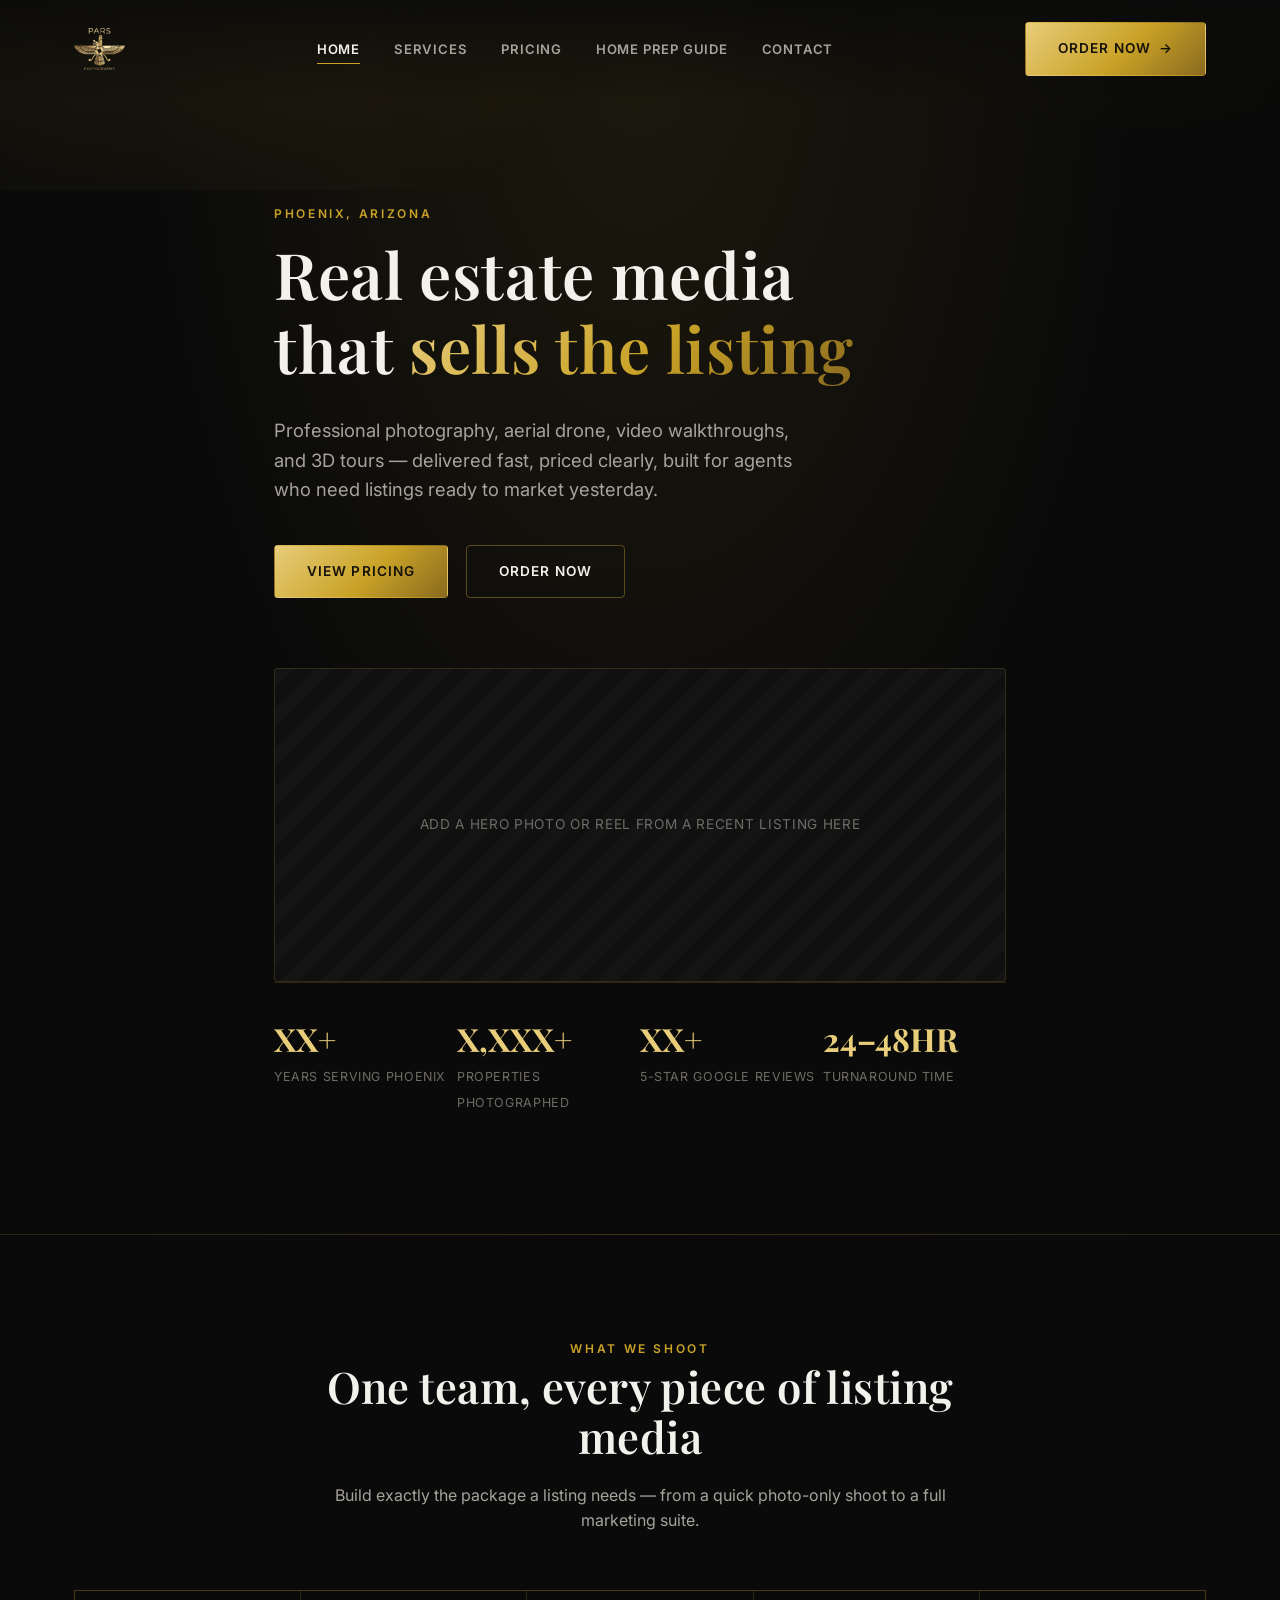
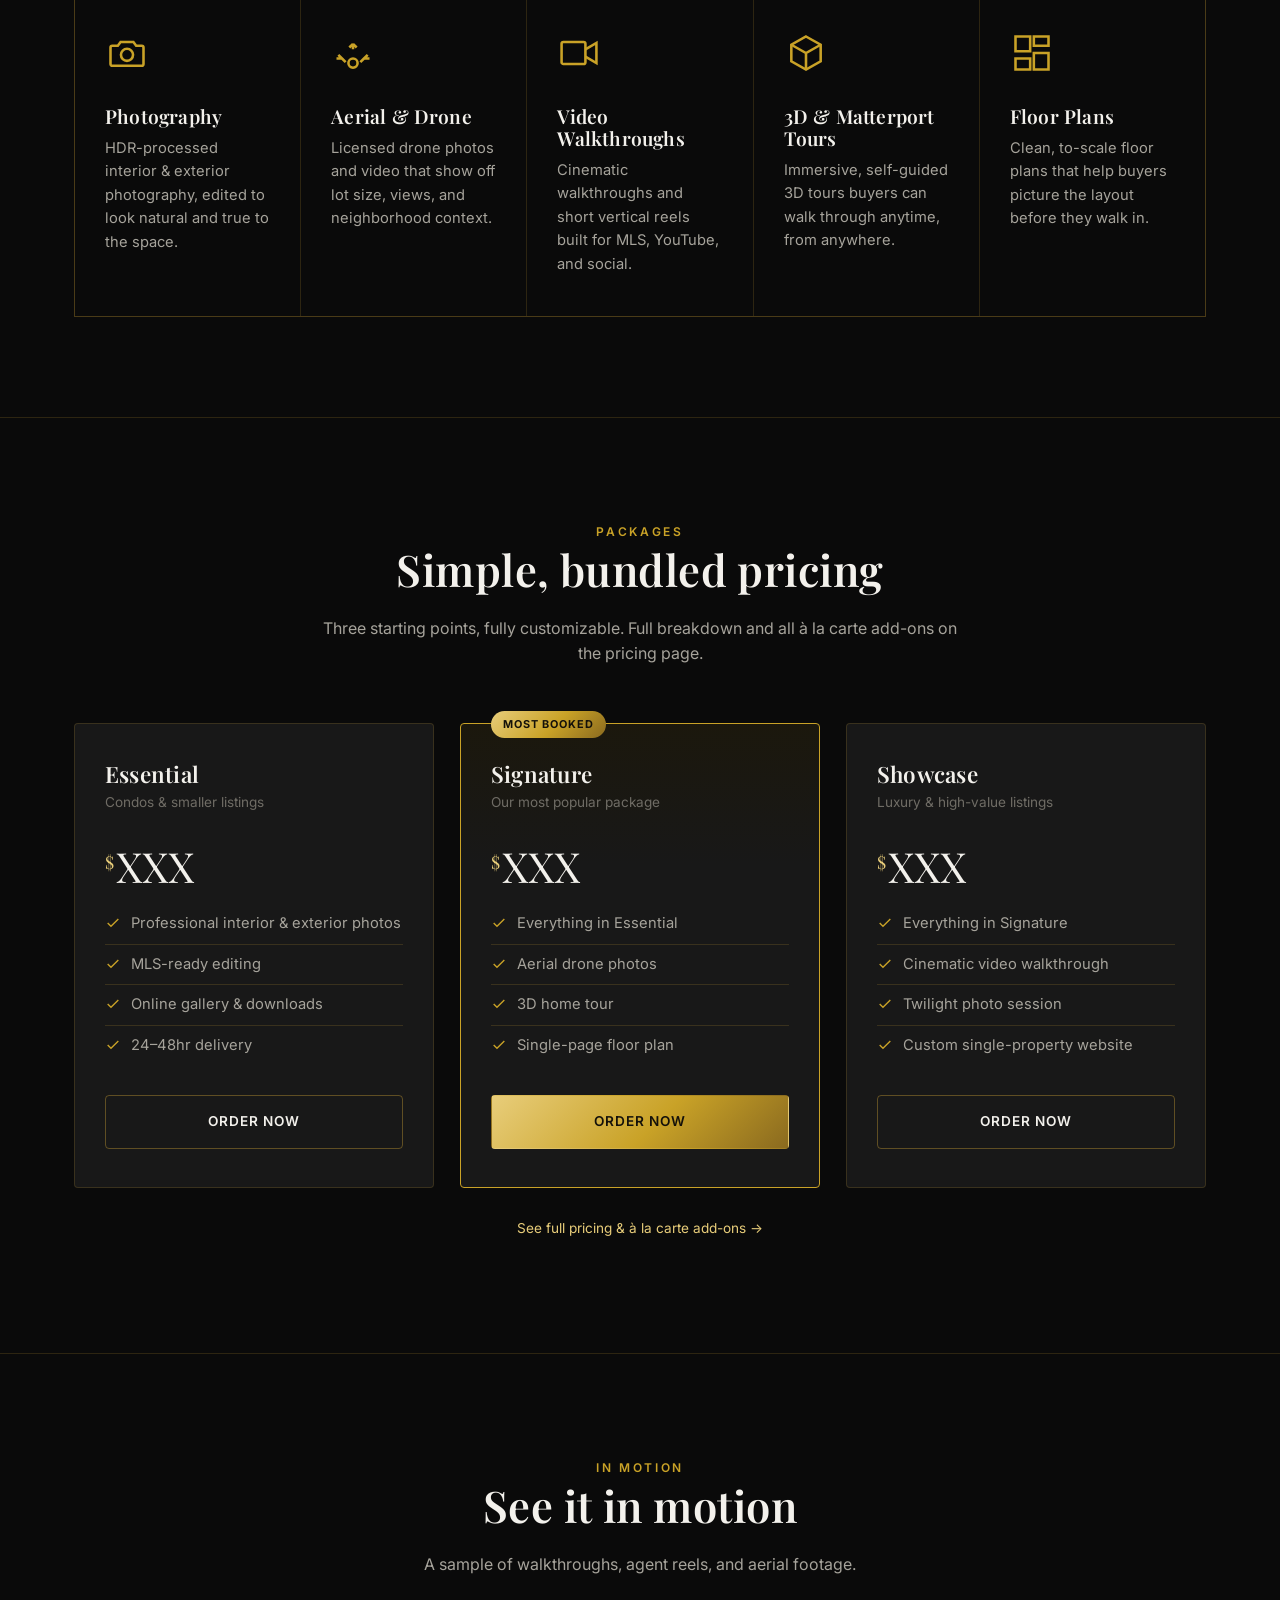
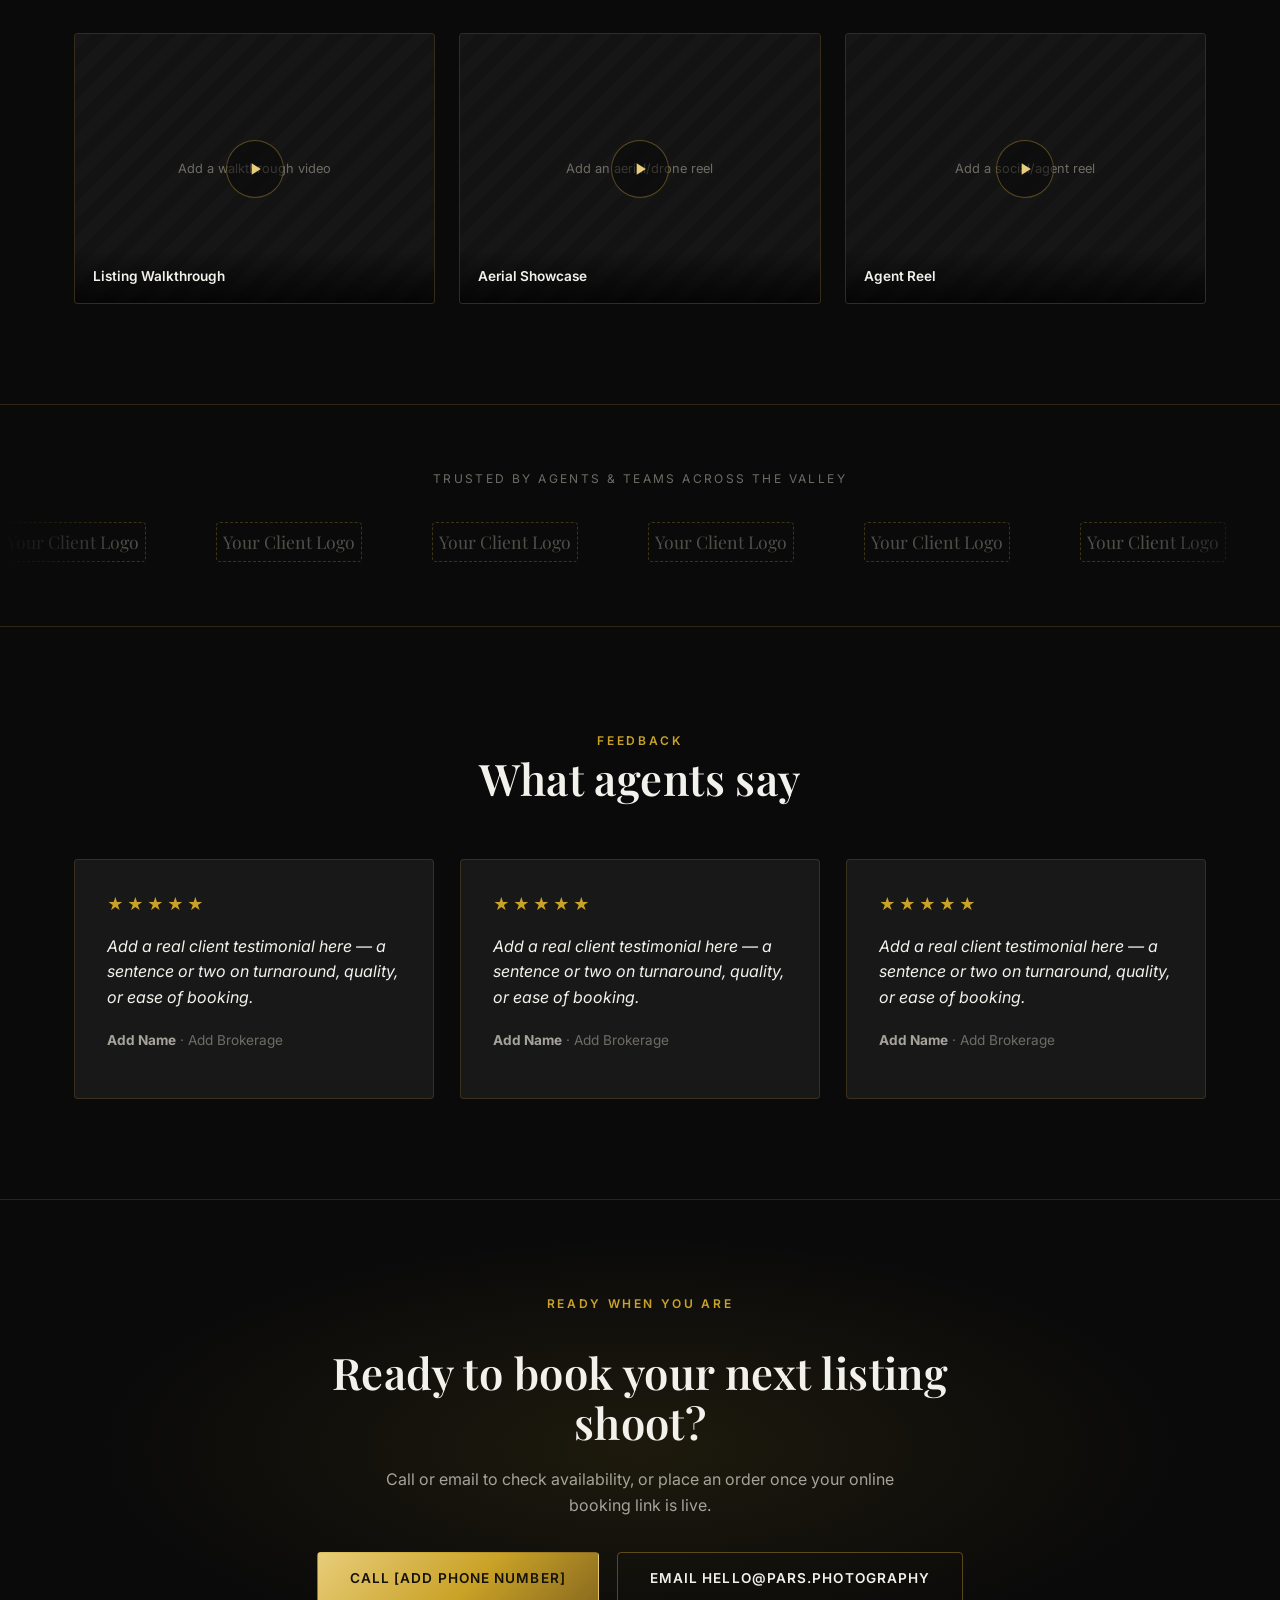
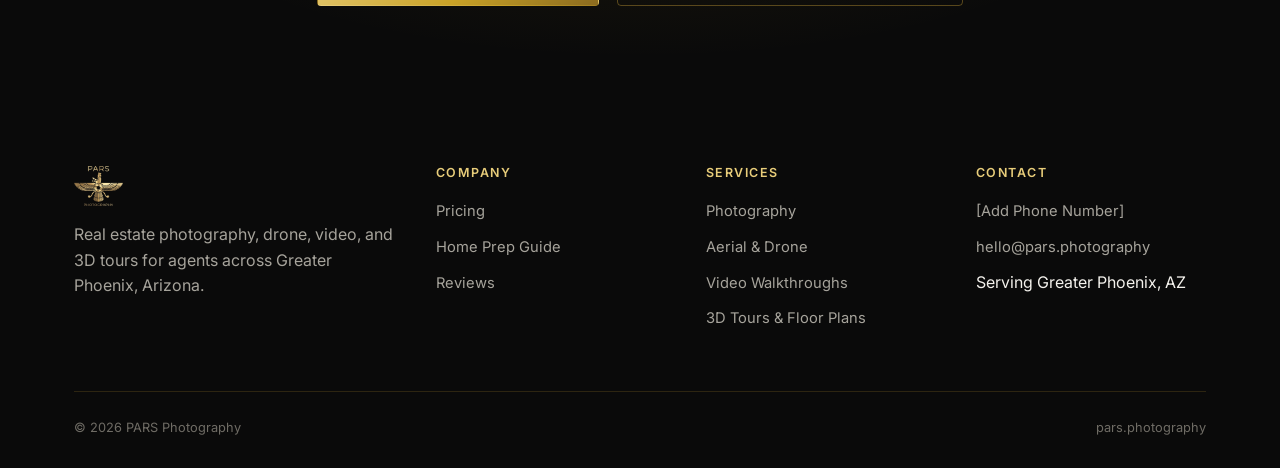
==== commit 4c84fc48: "Index Edits" ====
--- a/index.html
+++ b/index.html
@@ -1,521 +1,286 @@
 <!doctype html>
-<!--[if lt IE 7]>      <html class="no-js lt-ie9 lt-ie8 lt-ie7" lang=""> <![endif]-->
-<!--[if IE 7]>         <html class="no-js lt-ie9 lt-ie8" lang=""> <![endif]-->
-<!--[if IE 8]>         <html class="no-js lt-ie9" lang=""> <![endif]-->
-<!--[if gt IE 8]><!--> <html class="no-js" lang=""> <!--<![endif]-->
-    <head>
-        <meta charset="utf-8">
-        <meta http-equiv="X-UA-Compatible" content="IE=edge,chrome=1">
-        <title>R Studio - Free HTML5 Creative Digital Web Agency Template</title>
-        <meta name="description" content="">
-        <meta name="viewport" content="width=device-width, initial-scale=1">
-        <link rel="apple-touch-icon" href="apple-touch-icon.png">
-        <link rel="icon" type="image/png" href="myicon.png">
-
-        <link href="https://fonts.googleapis.com/icon?family=Material+Icons" rel="stylesheet">
-        <!-- Compiled and minified CSS -->
-        <link rel="stylesheet" href="https://cdnjs.cloudflare.com/ajax/libs/materialize/0.97.6/css/materialize.min.css">
-
-
-
-        <!--<link rel="stylesheet" href="assets/css/materialize.css">-->
-        <link rel="stylesheet" href="assets/css/normalize.css">
-        <link rel="stylesheet" href="assets/css/fonticons.css">
-        <link rel="stylesheet" href="assets/css/magnific-popup.css">
-        <link rel="stylesheet" href="assets/css/font-awesome.min.css">
-        <link rel="stylesheet" href="assets/css/bootstrap.min.css">
-
-        <!-- For navmenu css -->
-        <link rel="stylesheet" href="assets/css/navmenu.css" />
-
-        <!--For Plugins external css-->
-        <link rel="stylesheet" href="assets/css/plugins.css" />
-
-        <!--Theme custom css -->
-        <link rel="stylesheet" href="assets/css/style.css">
-
-        <!--Theme Responsive css-->
-        <link rel="stylesheet" href="assets/css/responsive.css" />
-
-
-
-        <!--Old browser  JS-->
-        <script src="assets/js/vendor/modernizr-2.8.3-respond-1.4.2.min.js"></script>
-
-    </head>
-
-    <body data-spy="scroll" data-target="#scrollspy">
-
-        <!--        <div class="">
-                    Loading...
-                </div>-->
-
-        <div class="main_figur">
-            
-            
-            <div class="preloader">
-                <h2>Bootstrapthemes.co Free Theme</h2>
-                <div class="loaded hexdots-loader">Loading…</div>
-            </div><!-- End off Preloader -->
-            
-            
-            
-            <div class="container">
-                <div class="div-menu">
-                    <header class="cd-header">
-                        <a href="#!" class="brand-logo text-left"><img src="assets/images/logo.png" alt="" /></a>
-                        <a class="cd-menu-trigger" href="#main-nav"><span></span></a>
-                    </header>
-                </div>
-
-
-                <nav id="main-nav">
-                    <ul>
-                        <li><a href="#home">Home</a></li>
-                        <li><a href="#about">About Us</a></li>
-                        <li><a href="#service">Service</a></li>
-                        <li><a href="#team">Our Team</a></li>
-                        <li><a href="#portfolio">Our Work</a></li>
-                        <li><a href="#contactus">Contact</a></li>
+<html lang="en">
+<head>
+<meta charset="utf-8">
+<meta name="viewport" content="width=device-width, initial-scale=1">
+<title>PARS Photography | Phoenix Real Estate Photography, Drone &amp; 3D Tours</title>
+<meta name="description" content="PARS Photography delivers listing-ready photography, drone/aerial, video walkthroughs, and 3D tours for real estate agents across the Phoenix, Arizona area.">
+<link rel="icon" type="image/png" href="assets/favicon.png">
+
+<link rel="preconnect" href="https://fonts.googleapis.com">
+<link rel="preconnect" href="https://fonts.gstatic.com" crossorigin>
+<link href="https://fonts.googleapis.com/css2?family=Inter:wght@400;500;600;700&family=Playfair+Display:wght@500;600;700&display=swap" rel="stylesheet">
+<link rel="stylesheet" href="assets/css/main.css">
+</head>
+<body>
+
+<header class="site-header">
+    <div class="container">
+        <a href="index.html" class="brand">
+            <img src="assets/images/logo.png" alt="PARS Photography">
+        </a>
+        <nav>
+            <ul class="nav-links">
+                <li><a href="index.html">Home</a></li>
+                <li><a href="index.html#services">Services</a></li>
+                <li><a href="pricing.html">Pricing</a></li>
+                <li><a href="home-prep.html">Home Prep Guide</a></li>
+                <li><a href="index.html#book">Contact</a></li>
+            </ul>
+        </nav>
+        <div class="nav-cta">
+            <!-- TODO: once your Aryeo account is ready, point this at your Aryeo order-form URL -->
+            <a href="index.html#book" class="btn btn-gold"><span class="btn-label-full">Order&nbsp;Now</span><span aria-hidden="true">&rarr;</span></a>
+            <button class="nav-toggle" aria-label="Toggle menu" aria-expanded="false">
+                <svg width="20" height="20" viewBox="0 0 24 24" fill="none" stroke="currentColor" stroke-width="2"><path d="M3 6h18M3 12h18M3 18h18"/></svg>
+            </button>
+        </div>
+    </div>
+</header>
+
+<main>
+
+    <section class="hero">
+        <div class="container hero-inner">
+            <p class="eyebrow">Phoenix, Arizona</p>
+            <h1>Real estate media<br>that <em>sells the listing</em></h1>
+            <p class="lead">Professional photography, aerial drone, video walkthroughs, and 3D tours &mdash; delivered fast, priced clearly, built for agents who need listings ready to market yesterday.</p>
+            <div class="hero-actions">
+                <a href="pricing.html" class="btn btn-gold">View Pricing</a>
+                <a href="index.html#book" class="btn btn-outline">Order Now</a>
+            </div>
+
+            <!-- TODO: replace with a real hero photo or short looping video from a recent shoot -->
+            <div class="hero-media">
+                <div class="placeholder-fill">Add a hero photo or reel from a recent listing here</div>
+            </div>
+
+            <div class="stats-strip">
+                <div class="stat"><b>XX+</b><span>Years Serving Phoenix</span></div>
+                <div class="stat"><b>X,XXX+</b><span>Properties Photographed</span></div>
+                <div class="stat"><b>XX+</b><span>5-Star Google Reviews</span></div>
+                <div class="stat"><b>24&ndash;48HR</b><span>Turnaround Time</span></div>
+            </div>
+        </div>
+    </section>
+
+    <section class="section" id="services">
+        <div class="container">
+            <div class="section-head">
+                <p class="eyebrow">What We Shoot</p>
+                <h2>One team, every piece of listing media</h2>
+                <p>Build exactly the package a listing needs &mdash; from a quick photo-only shoot to a full marketing suite.</p>
+            </div>
+            <div class="services-grid">
+                <div class="service-card">
+                    <svg class="icon" viewBox="0 0 24 24" fill="none" stroke="currentColor" stroke-width="1.4"><path d="M4 8h3l1.5-2h7L17 8h3a1 1 0 0 1 1 1v9a1 1 0 0 1-1 1H4a1 1 0 0 1-1-1V9a1 1 0 0 1 1-1z"/><circle cx="12" cy="13" r="3.3"/></svg>
+                    <h3>Photography</h3>
+                    <p>HDR-processed interior &amp; exterior photography, edited to look natural and true to the space.</p>
+                </div>
+                <div class="service-card">
+                    <svg class="icon" viewBox="0 0 24 24" fill="none" stroke="currentColor" stroke-width="1.4"><path d="M12 7l2 2M12 7l-2 2M12 7v3M6 15l-2-2M6 15l2 2M6 15H3M18 15l2-2M18 15l-2 2M18 15h3"/><circle cx="12" cy="17.5" r="2.5"/></svg>
+                    <h3>Aerial &amp; Drone</h3>
+                    <p>Licensed drone photos and video that show off lot size, views, and neighborhood context.</p>
+                </div>
+                <div class="service-card">
+                    <svg class="icon" viewBox="0 0 24 24" fill="none" stroke="currentColor" stroke-width="1.4"><rect x="2.5" y="6" width="13" height="12" rx="1"/><path d="M15.5 10l6-3.5v11L15.5 14"/></svg>
+                    <h3>Video Walkthroughs</h3>
+                    <p>Cinematic walkthroughs and short vertical reels built for MLS, YouTube, and social.</p>
+                </div>
+                <div class="service-card">
+                    <svg class="icon" viewBox="0 0 24 24" fill="none" stroke="currentColor" stroke-width="1.4"><path d="M12 3l8 4.5v9L12 21l-8-4.5v-9z"/><path d="M4 7.5L12 12l8-4.5M12 12v9"/></svg>
+                    <h3>3D &amp; Matterport Tours</h3>
+                    <p>Immersive, self-guided 3D tours buyers can walk through anytime, from anywhere.</p>
+                </div>
+                <div class="service-card">
+                    <svg class="icon" viewBox="0 0 24 24" fill="none" stroke="currentColor" stroke-width="1.4"><path d="M3 3h8v8H3zM13 3h8v5h-8zM13 12h8v9h-8zM3 15h8v6H3z"/></svg>
+                    <h3>Floor Plans</h3>
+                    <p>Clean, to-scale floor plans that help buyers picture the layout before they walk in.</p>
+                </div>
+            </div>
+        </div>
+    </section>
+
+    <section class="section" id="packages">
+        <div class="container">
+            <div class="section-head">
+                <p class="eyebrow">Packages</p>
+                <h2>Simple, bundled pricing</h2>
+                <p>Three starting points, fully customizable. Full breakdown and all à la carte add-ons on the pricing page.</p>
+            </div>
+            <div class="pricing-grid">
+                <div class="price-card">
+                    <h3>Essential</h3>
+                    <p class="price-tagline">Condos &amp; smaller listings</p>
+                    <p class="price"><sup>$</sup>XXX</p>
+                    <ul class="features">
+                        <li><svg viewBox="0 0 24 24" fill="none" stroke="currentColor" stroke-width="2"><path d="M20 6L9 17l-5-5"/></svg>Professional interior &amp; exterior photos</li>
+                        <li><svg viewBox="0 0 24 24" fill="none" stroke="currentColor" stroke-width="2"><path d="M20 6L9 17l-5-5"/></svg>MLS-ready editing</li>
+                        <li><svg viewBox="0 0 24 24" fill="none" stroke="currentColor" stroke-width="2"><path d="M20 6L9 17l-5-5"/></svg>Online gallery &amp; downloads</li>
+                        <li><svg viewBox="0 0 24 24" fill="none" stroke="currentColor" stroke-width="2"><path d="M20 6L9 17l-5-5"/></svg>24&ndash;48hr delivery</li>
                     </ul>
-                    <a href="#" class="cd-close-menu">Close<span></span></a>
-                </nav>
-            </div>
-
-
-
-            <!-- Home Section -->
-            <section id="home" class="home">
-                <div class="container">
-                    <div class="row">
-                        <div class="col-sm-12 ">
-
-                            <div class="main_home text-center colorstext wow fadeInUp" data-wow-duration="700ms">
-                                <h1>We Are CreativeDigital Agency</h1>
-                                <p>lorem ipsum dolor sit amet, consectetur adipisicing elit, sed do eiusmod tempor incididunt ut labore et dolore magna aliqua. 
-                                    lorem ipsum dolor sit amet, consectetur adipisicing elit, sed do eiusmod tempor incididunt ut labore et dolore magna aliqua.</p>
-                                <a href="#!" class="btn btn-default waves-effect waves-purple">learn more</a>
-                            </div>
-
-                        </div><!-- End of col-sm-12 -->
-                    </div><!-- End of row -->
-                </div><!-- End of Container -->
-
-                <div class="home_socail_bar">
-                    <ul>
-                        <li><a href=""><i class="fa fa-facebook"></i></a></li>
-                        <li><a href=""><i class="fa fa-twitter"></i></a></li>
-                        <li><a href=""><i class="fa fa-behance"></i></a></li>
-                        <li><a href=""><i class="fa fa-dribbble"></i></a></li>
+                    <a href="index.html#book" class="btn btn-outline btn-block">Order Now</a>
+                </div>
+                <div class="price-card is-featured">
+                    <span class="badge">Most Booked</span>
+                    <h3>Signature</h3>
+                    <p class="price-tagline">Our most popular package</p>
+                    <p class="price"><sup>$</sup>XXX</p>
+                    <ul class="features">
+                        <li><svg viewBox="0 0 24 24" fill="none" stroke="currentColor" stroke-width="2"><path d="M20 6L9 17l-5-5"/></svg>Everything in Essential</li>
+                        <li><svg viewBox="0 0 24 24" fill="none" stroke="currentColor" stroke-width="2"><path d="M20 6L9 17l-5-5"/></svg>Aerial drone photos</li>
+                        <li><svg viewBox="0 0 24 24" fill="none" stroke="currentColor" stroke-width="2"><path d="M20 6L9 17l-5-5"/></svg>3D home tour</li>
+                        <li><svg viewBox="0 0 24 24" fill="none" stroke="currentColor" stroke-width="2"><path d="M20 6L9 17l-5-5"/></svg>Single-page floor plan</li>
                     </ul>
-                </div>
-            </section><!-- End of Home Section -->
-
-
-            <!-- About Section -->
-            <section id="about" class="about colorsbg">
-                <div class="container-fluid">
-                    <div class="row">
-                        <div class="col-sm-12 ">
-                            <div class="main_about_area">
-                                <div class="head_title text-center">
-                                    <h2>About Us</h2>
-                                </div>
-                                <div class="about_content colorstext2 wow fadeInUp" data-wow-duration="700ms">
-                                    <div class="row">
-                                        <div class="col-sm-4 col-sm-offset-1">
-                                            <div class="single_abt single_about">
-                                                <h3>Our story was start here</h3>
-                                                <p class="text-uppercase colorstext">Lorem Ipsum is simply dummy text of the printing and typesetting industry. </p>
-                                                <p>lorem ipsum dolor sit amet, consectetur adipisicing elit, sed do eiusmod tempor incididunt ut labore et dolore magna aliqua. 
-                                                    lorem ipsum dolor sit amet, consectetur adipisicing elit, sed do eiusmod tempor incididunt ut labore et dolore magna aliqua.</p>
-                                                <a href="#!" class="btn btn-primary waves-effect waves-teal  margin-top-40">About Us</a>
-                                            </div>
-                                        </div>
-
-                                        <div class="col-sm-6 col-sm-offset-1">
-                                            <div class="single_abt single_about_right_img">
-                                                <img src="assets/images/abrightimg.png" alt="" />
-                                            </div>
-                                        </div>
-                                    </div>
-                                </div>
-                            </div>
-
-                        </div><!-- End of col-sm-12 -->
-                    </div><!-- End of row -->
-                </div><!-- End of Container-fluid -->
-
-                <!-- About Bottom -->
-                <div class="container">
-                    <div class="row">
-                        <div class="about_bottom colorstext margin-top-80 margin-bottom-80 wow fadeInUp">
-                            <div class="col-sm-3 no-padding">
-                                <div class="single_abt bottom_single_about bottom_single_about_left_img">
-                                    <img src="assets/images/a_b_left.jpg" alt="" />
-                                </div>
-                            </div>
-                            <div class="col-sm-5">
-                                <div class="single_abt bottom_single_about">
-                                    <h4>Don Norman</h4>
-                                    <p>Lorem Ipsum is simply dummy text of the printing and typesetting industry. Lorem Ipsum has been the industry's 
-                                        standard dummy text ever since the 1500s, when an unknown printer took a galley of type and
-                                        scrambled it to make a type specimen book.</p>
-                                    <a href="" class="btn btn-primary">more...</a>
-                                </div>
-                            </div>
-                            <div class="col-sm-4 no-padding">
-                                <div class="bottom_single_about s_bootom_right_area">
-                                    <img src="assets/images/a_b_right.jpg" alt="" />
-                                    <div class="s_bottom_ab_text text-center">
-                                        <h4>Tobias Van Schneider
-                                            Interview</h4>
-                                        <a href="assets/images/video/ocean.mp4" class="gallery-video"><img src="assets/images/vicon.png" alt="" /></a>
-                                    </div>
-                                </div>
-                            </div>
-                        </div>
-                    </div><!-- End of row -->
-                </div><!-- End of container -->
-            </section><!-- End of Home Section -->
-
-            <!-- Tobias Section -->
-            <section id="tobias" class="tobias">
-                <div class="container">
-                    <div class="row">
-                        <div class="main_tobias_area sections">
-                            <div class="col-sm-6">
-                                <div class="single_abt single_tobias single_tobias_img wow fadeInLeft">
-                                    <img src="assets/images/tobias.png" alt="" />
-                                </div>
-                            </div>
-                            <div class="col-sm-5 col-sm-offset-1">
-                                <div class="single_abt single_tobias single_tobias_text wow fadeInRight">
-                                    <h4 class="text-uppercase">our inspiration</h4>
-                                    <div class="separator"></div>
-                                    <h3 class="text-uppercase">tobias vin schneider</h3>
-                                    <h4 class="text-uppercase">Creative Director at Spotify</h4>
-                                    <p>Lorem Ipsum is simply dummy text of the printing and typesetting industry. Lorem Ipsum has been the industry's 
-                                        standard dummy text ever since the 1500s, when an unknown printer took a galley of type and scrambled it to 
-                                        make a type specimen book. It has survived not only five centuries, but also the leap into electronic typesetting, 
-                                        remaining essentially unchanged. It was popularised in the 1960s with the release of Letraset sheets containing 
-                                        Lorem Ipsum passages, and more recently with desktop publishing software like Aldus 
-                                        PageMaker including versions of Lorem Ipsum.</p>
-
-                                    <a href="" class="btn btn-primary margin-top-40">about tobias</a>
-                                </div>
-                            </div>
-                        </div><!-- End of main Tobias area -->
-                    </div><!-- End of row -->
-                </div><!-- End of container -->
-            </section><!-- End of Tobias Section -->
-
-            <section id="service" class="service colorsbg">
-                <div class="container">
-                    <div class="row">
-                        <div class="main_service_area text-center padding-bottom-80">
-                            <div class="head_title text-center wow fadeInUp">
-                                <h2>Our Service</h2>
-                                <p>Lorem Ipsum has been the industry's standard dummy text ever since the 1500s,
-                                    when an unknown printer took a galley of type and scrambled it to make</p>
-                            </div>
-
-                            <div class="col-sm-4 wow fadeInLeft">
-                                <div class="single_service margin-top-40">
-                                    <div class="single_service_img">
-                                        <img src="assets/images/service1.png" alt="" />
-                                    </div>
-                                    <div class="service_btn">
-                                        <a href="" class="btn btn-larg">graphic design</a>
-                                    </div>
-                                </div>
-                            </div><!-- End of col-sm-4 -->
-
-                            <div class="col-sm-4 wow fadeInUp">
-                                <div class="single_service margin-top-40">
-                                    <div class="single_service_img">
-                                        <img src="assets/images/service2.png" alt="" />
-                                    </div>
-                                    <div class="service_btn">
-                                        <a href="" class="btn btn-larg">UX Design</a>
-                                    </div>
-                                </div>
-                            </div><!-- End of col-sm-4 -->
-
-                            <div class="col-sm-4 wow fadeInRight">
-                                <div class="single_service margin-top-40">
-                                    <div class="single_service_img">
-                                        <img src="assets/images/service3.png" alt="" />
-                                    </div>
-                                    <div class="service_btn">
-                                        <a href="" class="btn btn-larg">ui design</a>
-                                    </div>
-                                </div>
-                            </div><!-- End of col-sm-4 -->
-
-                            <div class="service_more_btn padding-top-80 text-center">
-                                <a href="" class="btn btn-primary">see more</a>
-                            </div>
-
-                        </div><!-- End of main service area -->
-                    </div><!-- End of row -->
-                </div><!-- End of container -->
-            </section><!-- End of Service Section -->
-
-
-            <!-- Team Section -->
-            <section id="team" class="team colorsbg">
-                <div class="container">
-                    <div class="row">
-                        <div class="main_service_area main_team_area">
-                            <div class="head_title text-center wow fadeInUp">
-                                <h2>Our Team</h2>
-                                <p>Loem Ipsum has been the industry's standard dummy text ever since the 1500s,
-                                    when an unknown printer took a galley of type and scrambled it to make</p>
-                            </div>
-
-                            <div class="main_team_content wow fadeInUp">
-                                <div class="col-sm-4 col-xs-12">
-                                    <div class="single_team margin-top-40">
-                                        <img src="assets/images/team1.jpg" alt="" />
-                                        <div class="single_team_text">
-                                            <h4>razib biswas</h4>
-                                            <p>uI & ux desgner</p>
-                                        </div>
-                                    </div>
-                                </div><!-- End of col-sm-4 -->
-
-                                <div class="col-sm-4 col-xs-12">
-                                    <div class="single_team margin-top-40">
-                                        <img src="assets/images/team2.jpg" alt="" />
-                                        <div class="single_team_text">
-                                            <h4>Mohammad alamin</h4>
-                                            <p>creative graphic designer</p>
-                                        </div>
-                                    </div>
-                                </div><!-- End of col-sm-4 -->
-
-                                <div class="col-sm-4 col-xs-12">
-                                    <div class="single_team margin-top-40">
-                                        <img src="assets/images/team3.jpg" alt="" />
-                                        <div class="single_team_text">
-                                            <h4>sultan mahmud</h4>
-                                            <p>ui & ux Designer</p>
-                                        </div>
-                                    </div>
-                                </div><!-- End of col-sm-4 -->
-                            </div>
-                        </div><!-- End of main Team area -->
-                    </div><!-- End of row -->
-                </div><!-- End of container -->
-            </section><!-- End of Team Section -->
-
-            <!-- Portfolio Section -->
-            <section id="portfolio" class="portfolio lightbg">
-                <div class="container">
-                    <div class="row">
-                        <div class="maint_portfolio_area">
-                            <div class="col-sm-12">
-                                <div class="head_title margin-top-80 wow fadeInUp">
-                                    <h2>our work</h2>
-                                    <p>Loem Ipsum has been the industry's standard dummy text ever since the 1500s, 
-                                        when an unknown printer took a galley of type and scrambled it to make</p>
-                                </div>
-                            </div>
-
-                            <div class="main_portfolio_content sections wow fadeInUp">
-                                <div class="col-sm-8">
-                                    <div class="single_portfolio single_portfolio_1st">
-                                        <a href="assets/images/portfolio1.jpg" class="gallery-img"><img src="assets/images/portfolio1.jpg" alt="" /></a>
-                                    </div>
-                                </div><!-- End of col-sm-8 -->
-                                <div class="col-sm-4">
-                                    <div class="row">
-                                        <div class="col-sm-12">
-                                            <div class="single_portfolio">
-                                                <a href="assets/images/portfolio2.jpg" class="gallery-img"><img src="assets/images/portfolio2.jpg" alt="" /></a>
-                                            </div>
-                                        </div>
-                                        <div class="col-sm-12">
-                                            <div class="single_portfolio margin-top-30">
-                                                <a href="assets/images/portfolio3.jpg" class="gallery-img"><img src="assets/images/portfolio3.jpg" alt="" /></a>
-                                            </div>
-                                        </div>
-                                    </div>
-                                </div><!-- End of col-sm-4 -->
-
-                                <div class="col-sm-12">
-                                    <div class="row">
-                                        <div class="col-sm-4">
-                                            <div class="single_portfolio margin-top-30">
-                                                <a href="assets/images/portfolio4.jpg" class="gallery-img"><img src="assets/images/portfolio4.jpg" alt="" /></a>
-                                            </div>
-                                        </div><!-- End of col-sm-4 -->
-                                        <div class="col-sm-4">
-                                            <div class="single_portfolio margin-top-30">
-                                                <a href="assets/images/portfolio5.jpg" class="gallery-img"><img src="assets/images/portfolio5.jpg" alt="" /></a>
-                                            </div>
-                                        </div><!-- End of col-sm-4 -->
-                                        <div class="col-sm-4">
-                                            <div class="single_portfolio margin-top-30">
-                                                <a href="assets/images/portfolio6.jpg" class="gallery-img"><img src="assets/images/portfolio6.jpg" alt="" /></a>
-                                            </div>
-                                        </div><!-- End of col-sm-4 -->
-                                    </div>
-                                </div><!-- End of col-sm-12 -->
-
-                            </div>
-                        </div><!-- End of main Portfolio area -->
-                    </div><!-- End of row -->
-                </div><!-- End of container -->
-            </section><!-- End of Portfolio Section -->
-
-
-            <!-- Contact Section -->
-            <section id="contactus" class="contactus colorsbg">
-                <div class="container">
-                    <div class="row">
-                        <div class="main_service_area main_contactus_area">
-                            <div class="head_title text-center wow fadeInUp">
-                                <h2>Contact us</h2>
-                                <p>Contrary to popular belief, Lorem Ipsum is not simply random text. 
-                                    It has roots in a piece of classical Latin literature from 45 BC, making it over 2000 years old.</p>
-                            </div>
-
-                            <div class="row">
-                                <div class="col-sm-6">
-                                    <div class="single_contant_left margin-top-60 margin-bottom-80 wow rollIn">
-                                        <form action="#" id="formid">
-                                            <div class="row">
-                                                <div class="col-sm-12">
-                                                    <div class="form-group">
-                                                        <input type="text" class="form-control" name="name" placeholder="Your Name..." required="">
-                                                    </div>
-                                                </div>
-
-                                                <div class="col-sm-12">
-                                                    <div class="form-group">
-                                                        <input type="email" class="form-control" name="email" placeholder="Your Email Address" required="">
-                                                    </div>
-                                                </div>
-                                                <div class="col-sm-12">
-                                                    <div class="form-group">
-                                                        <textarea class="form-control" name="message" rows="8" placeholder="Your Message"></textarea>
-                                                    </div>
-                                                </div>
-                                                <div class="col-sm-12 margin-bottom-30">
-                                                    <input type="submit" value="Send message" class="btn btn-primary btn-colors">
-                                                </div>
-
-                                            </div>
-                                        </form>
-                                    </div>
-                                </div><!-- End of col-sm-6 -->
-
-                                <div class="col-sm-6">
-                                    <div class="contact_us_right margin-top-60 margin-bottom-80 wow fadeInLeft">
-                                        <div class="single_contactus">
-                                            <div class="ourmap"></div>
-                                        </div>
-                                        <div class="row">
-                                            <div class="col-sm-6">
-                                                <div class="single_map_bottom margin-top-30">
-                                                    <p class="text-uppercase">Corporate office</p>
-                                                    <span>Hourse: 14, Road: 17, Sector: 11</span>
-                                                    <span>Uttara Model Town, Dhaka-1230.</span>
-                                                </div>
-                                            </div>
-                                            <div class="col-sm-6">
-                                                <div class="single_map_bottom text-right margin-top-30">
-                                                    <p class="text-uppercase">Corporate office</p>
-                                                    <span>147, Sokuntala, Jaflong</span>
-                                                    <span>NY-25800.</span>
-                                                </div>
-                                            </div>
-                                        </div>
-
-                                    </div>
-                                </div><!-- End of col-sm-6 -->
-
-                            </div>
-                        </div>
-                    </div><!-- End of row -->
-                </div><!-- End of container -->
-            </section><!-- End of Contactus Section -->
-
-
-            <!-- Contact Section -->
-            <footer id="footer" class="footer">                
-                <div class="container">
-                    <div class="row">
-                        <div class="main_footer">
-                            <div class="col-sm-2">
-                                <div class="footer_logo">
-                                    <a href="#home"><img src="assets/images/logo.png" alt="" /></a>
-                                </div>
-                            </div>
-
-                            <div class="col-sm-8">
-                                <div class="copyright_text margin-top-20">
-                                    <p class=" wow fadeInRight animated" data-wow-duration="1s">Made with <i class="fa fa-heart"></i>
-                                        by <a href="http://bootstrapthemes.co">Bootstrap Themes</a> 2016. All Rights Reserved</p>
-                                </div>
-                            </div>
-                            <div class="col-sm-2">
-                                <div class="footer_socail text-right  margin-top-20">
-                                    <ul class="list-inline">
-                                        <li><a href=""><i class="fa fa-facebook"></i></a></li>
-                                        <li><a href=""><i class="fa fa-twitter"></i></a></li>
-                                        <li><a href=""><i class="fa fa-behance"></i></a></li>
-                                        <li><a href=""><i class="fa fa-dribbble"></i></a></li>
-                                    </ul>
-                                </div>
-                            </div>
-                        </div>
-                    </div><!-- End of row -->
-                </div><!-- End of container-fluid -->
-            </footer><!-- End of Footer Section -->
-
-            <div class="scrollup">
-                <a href="#"><i class="fa fa-chevron-up"></i></a>
-            </div>
-        </div>
-
-
-
-        <script src="assets/js/vendor/jquery-1.11.2.min.js"></script>
-        <script src="assets/js/vendor/bootstrap.min.js"></script>
-        <!-- Compiled and minified JavaScript -->
-        <script src="https://cdnjs.cloudflare.com/ajax/libs/materialize/0.97.6/js/materialize.min.js"></script>
-        <script src="assets/js/jquery.easing.1.3.js"></script>
-        <script src="assets/js/jquery.magnific-popup.js"></script>
-        <script src="http://maps.google.com/maps/api/js"></script>
-        <script src="assets/js/gmaps.min.js"></script>
-        <script>
-            var map = new GMaps({
-                el: '.ourmap',
-                lat: -12.043333,
-                lng: -77.028333,
-                scrollwheel: false,
-                zoom: 15,
-                zoomControl: true,
-                panControl: false,
-                streetViewControl: true,
-                mapTypeControl: false,
-                overviewMapControl: false,
-                clickable: false,
-                styles: [{'stylers': [{'hue': '#000'}, {saturation: -200},
-                            {gamma: 0.50}]}]
-            });
-            map.addMarker({
-                lat: -12.043333,
-                lng: -77.028333
-            });
-
-        </script>
-        <script src="assets/js/materialize.js"></script>
-        <script src="assets/js/plugins.js"></script>
-        <script src="assets/js/main.js"></script>
-
-    </body>
+                    <a href="index.html#book" class="btn btn-gold btn-block">Order Now</a>
+                </div>
+                <div class="price-card">
+                    <h3>Showcase</h3>
+                    <p class="price-tagline">Luxury &amp; high-value listings</p>
+                    <p class="price"><sup>$</sup>XXX</p>
+                    <ul class="features">
+                        <li><svg viewBox="0 0 24 24" fill="none" stroke="currentColor" stroke-width="2"><path d="M20 6L9 17l-5-5"/></svg>Everything in Signature</li>
+                        <li><svg viewBox="0 0 24 24" fill="none" stroke="currentColor" stroke-width="2"><path d="M20 6L9 17l-5-5"/></svg>Cinematic video walkthrough</li>
+                        <li><svg viewBox="0 0 24 24" fill="none" stroke="currentColor" stroke-width="2"><path d="M20 6L9 17l-5-5"/></svg>Twilight photo session</li>
+                        <li><svg viewBox="0 0 24 24" fill="none" stroke="currentColor" stroke-width="2"><path d="M20 6L9 17l-5-5"/></svg>Custom single-property website</li>
+                    </ul>
+                    <a href="index.html#book" class="btn btn-outline btn-block">Order Now</a>
+                </div>
+            </div>
+            <p class="pricing-note"><a href="pricing.html" class="btn-ghost">See full pricing &amp; à la carte add-ons &rarr;</a></p>
+        </div>
+    </section>
+
+    <section class="section" id="reels">
+        <div class="container">
+            <div class="section-head">
+                <p class="eyebrow">In Motion</p>
+                <h2>See it in motion</h2>
+                <p>A sample of walkthroughs, agent reels, and aerial footage.</p>
+            </div>
+            <!-- TODO: replace each card below with a real video (local .mp4/poster or a YouTube/Vimeo embed) -->
+            <div class="video-grid">
+                <div class="video-card">
+                    <div class="placeholder-fill">Add a walkthrough video</div>
+                    <div class="play-btn"><span><svg width="20" height="20" viewBox="0 0 24 24" fill="currentColor"><path d="M8 5v14l11-7z"/></svg></span></div>
+                    <div class="caption">Listing Walkthrough</div>
+                </div>
+                <div class="video-card">
+                    <div class="placeholder-fill">Add an aerial/drone reel</div>
+                    <div class="play-btn"><span><svg width="20" height="20" viewBox="0 0 24 24" fill="currentColor"><path d="M8 5v14l11-7z"/></svg></span></div>
+                    <div class="caption">Aerial Showcase</div>
+                </div>
+                <div class="video-card">
+                    <div class="placeholder-fill">Add a social/agent reel</div>
+                    <div class="play-btn"><span><svg width="20" height="20" viewBox="0 0 24 24" fill="currentColor"><path d="M8 5v14l11-7z"/></svg></span></div>
+                    <div class="caption">Agent Reel</div>
+                </div>
+            </div>
+        </div>
+    </section>
+
+    <section class="marquee-section">
+        <div class="container">
+            <p class="marquee-label">Trusted by agents &amp; teams across the Valley</p>
+        </div>
+        <div class="marquee">
+            <!-- TODO: swap each logo-slot for an <img> of a real brokerage/agent logo you've worked with -->
+            <div class="marquee-track">
+                <div class="logo-slot">Your Client Logo</div>
+                <div class="logo-slot">Your Client Logo</div>
+                <div class="logo-slot">Your Client Logo</div>
+                <div class="logo-slot">Your Client Logo</div>
+                <div class="logo-slot">Your Client Logo</div>
+                <div class="logo-slot">Your Client Logo</div>
+            </div>
+        </div>
+    </section>
+
+    <section class="section" id="testimonials">
+        <div class="container">
+            <div class="section-head">
+                <p class="eyebrow">Feedback</p>
+                <h2>What agents say</h2>
+            </div>
+            <!-- TODO: replace with real client testimonials -->
+            <div class="testimonial-grid">
+                <div class="testimonial-card">
+                    <div class="stars">★★★★★</div>
+                    <p class="quote">Add a real client testimonial here &mdash; a sentence or two on turnaround, quality, or ease of booking.</p>
+                    <p class="who"><b>Add Name</b> &middot; Add Brokerage</p>
+                </div>
+                <div class="testimonial-card">
+                    <div class="stars">★★★★★</div>
+                    <p class="quote">Add a real client testimonial here &mdash; a sentence or two on turnaround, quality, or ease of booking.</p>
+                    <p class="who"><b>Add Name</b> &middot; Add Brokerage</p>
+                </div>
+                <div class="testimonial-card">
+                    <div class="stars">★★★★★</div>
+                    <p class="quote">Add a real client testimonial here &mdash; a sentence or two on turnaround, quality, or ease of booking.</p>
+                    <p class="who"><b>Add Name</b> &middot; Add Brokerage</p>
+                </div>
+            </div>
+        </div>
+    </section>
+
+    <section class="cta-band" id="book">
+        <div class="container">
+            <p class="eyebrow">Ready When You Are</p>
+            <h2>Ready to book your next listing shoot?</h2>
+            <!-- TODO: once Aryeo is set up, replace the two placeholders below with your real phone/email (or the Aryeo order link) -->
+            <p>Call or email to check availability, or place an order once your online booking link is live.</p>
+            <div class="cta-actions">
+                <a href="tel:+1XXXXXXXXXX" class="btn btn-gold">Call [Add Phone Number]</a>
+                <a href="mailto:hello@pars.photography" class="btn btn-outline">Email hello@pars.photography</a>
+            </div>
+        </div>
+    </section>
+
+</main>
+
+<footer class="site-footer">
+    <div class="container">
+        <div class="footer-grid">
+            <div class="footer-col">
+                <div class="footer-brand">
+                    <img src="assets/images/logo.png" alt="PARS Photography">
+                </div>
+                <p>Real estate photography, drone, video, and 3D tours for agents across Greater Phoenix, Arizona.</p>
+            </div>
+            <div class="footer-col">
+                <h4>Company</h4>
+                <ul>
+                    <li><a href="pricing.html">Pricing</a></li>
+                    <li><a href="home-prep.html">Home Prep Guide</a></li>
+                    <li><a href="index.html#testimonials">Reviews</a></li>
+                </ul>
+            </div>
+            <div class="footer-col">
+                <h4>Services</h4>
+                <ul>
+                    <li><a href="index.html#services">Photography</a></li>
+                    <li><a href="index.html#services">Aerial &amp; Drone</a></li>
+                    <li><a href="index.html#services">Video Walkthroughs</a></li>
+                    <li><a href="index.html#services">3D Tours &amp; Floor Plans</a></li>
+                </ul>
+            </div>
+            <div class="footer-col">
+                <h4>Contact</h4>
+                <ul>
+                    <li><a href="tel:+1XXXXXXXXXX">[Add Phone Number]</a></li>
+                    <li><a href="mailto:hello@pars.photography">hello@pars.photography</a></li>
+                    <li>Serving Greater Phoenix, AZ</li>
+                </ul>
+            </div>
+        </div>
+        <div class="footer-bottom">
+            <span>&copy; <span id="year"></span> PARS Photography</span>
+            <span>pars.photography</span>
+        </div>
+    </div>
+</footer>
+
+<script>document.getElementById('year').textContent = new Date().getFullYear();</script>
+<script src="assets/js/main.js"></script>
+</body>
 </html>
--- a/assets/css/main.css
+++ b/assets/css/main.css
@@ -0,0 +1,625 @@
+/* ==========================================================================
+   PARS Photography — design system
+   Palette derived from the gold Faravahar mark; black-first, gold accent.
+   ========================================================================== */
+
+:root {
+    --bg: #0a0a0a;
+    --bg-elevated: #141414;
+    --bg-card: #181818;
+    --border: rgba(203, 161, 53, 0.18);
+    --border-strong: rgba(203, 161, 53, 0.4);
+    --text: #f3f1ec;
+    --text-muted: #a6a39b;
+    --text-faint: #6f6c65;
+    --gold: #c9a227;
+    --gold-light: #e8cd7a;
+    --gold-dark: #8a6a1f;
+    --gradient-gold: linear-gradient(135deg, var(--gold-light), var(--gold) 55%, var(--gold-dark));
+    --serif: 'Playfair Display', Georgia, serif;
+    --sans: 'Inter', -apple-system, BlinkMacSystemFont, 'Segoe UI', sans-serif;
+    --container: 1180px;
+    --radius: 4px;
+    --shadow-card: 0 20px 40px -20px rgba(0, 0, 0, 0.6);
+}
+
+*, *::before, *::after { box-sizing: border-box; }
+
+html { scroll-behavior: smooth; }
+
+body {
+    margin: 0;
+    background: var(--bg);
+    color: var(--text);
+    font-family: var(--sans);
+    font-size: 16px;
+    line-height: 1.6;
+    -webkit-font-smoothing: antialiased;
+}
+
+img { max-width: 100%; display: block; }
+
+a { color: inherit; text-decoration: none; }
+
+h1, h2, h3, h4 {
+    font-family: var(--serif);
+    font-weight: 600;
+    line-height: 1.15;
+    margin: 0 0 0.5em;
+    letter-spacing: 0.01em;
+}
+
+h1 { font-size: clamp(2.4rem, 5vw, 4.2rem); }
+h2 { font-size: clamp(1.9rem, 3.4vw, 2.8rem); }
+h3 { font-size: 1.4rem; }
+p { margin: 0 0 1em; color: var(--text-muted); }
+
+.container {
+    width: 100%;
+    max-width: var(--container);
+    margin: 0 auto;
+    padding: 0 24px;
+}
+
+.eyebrow {
+    display: inline-block;
+    font-family: var(--sans);
+    font-size: 0.75rem;
+    font-weight: 600;
+    letter-spacing: 0.22em;
+    text-transform: uppercase;
+    color: var(--gold);
+    margin-bottom: 14px;
+}
+
+.section {
+    padding: 100px 0;
+    border-bottom: 1px solid var(--border);
+}
+.section-head {
+    max-width: 640px;
+    margin: 0 auto 56px;
+    text-align: center;
+}
+.section-head p { margin: 0 auto; }
+.section-head.align-left {
+    margin-left: 0;
+    text-align: left;
+}
+
+/* -------------------------------------------------- Buttons */
+
+.btn {
+    display: inline-flex;
+    align-items: center;
+    justify-content: center;
+    gap: 8px;
+    padding: 15px 32px;
+    font-family: var(--sans);
+    font-size: 0.85rem;
+    font-weight: 600;
+    letter-spacing: 0.08em;
+    text-transform: uppercase;
+    border-radius: var(--radius);
+    border: 1px solid transparent;
+    cursor: pointer;
+    transition: transform 0.25s ease, box-shadow 0.25s ease, background 0.25s ease, color 0.25s ease, border-color .25s ease;
+    white-space: nowrap;
+}
+.btn-gold {
+    background: var(--gradient-gold);
+    color: #14110a;
+}
+.btn-gold:hover { transform: translateY(-2px); box-shadow: 0 12px 24px -8px rgba(201, 162, 39, 0.5); }
+.btn-outline {
+    background: transparent;
+    color: var(--text);
+    border-color: var(--border-strong);
+}
+.btn-outline:hover { border-color: var(--gold); color: var(--gold-light); }
+.btn-ghost {
+    background: transparent;
+    color: var(--gold-light);
+    padding: 15px 8px;
+}
+.btn-ghost:hover { color: var(--gold); }
+.btn-block { width: 100%; }
+
+/* -------------------------------------------------- Header / Nav */
+
+.site-header {
+    position: fixed;
+    top: 0; left: 0; right: 0;
+    z-index: 500;
+    padding: 22px 0;
+    background: linear-gradient(to bottom, rgba(10,10,10,0.85), rgba(10,10,10,0));
+    transition: background 0.35s ease, padding 0.35s ease, box-shadow .35s ease;
+}
+.site-header.is-scrolled {
+    padding: 14px 0;
+    background: rgba(9, 9, 9, 0.92);
+    backdrop-filter: blur(10px);
+    box-shadow: 0 10px 30px -20px rgba(0,0,0,0.8);
+    border-bottom: 1px solid var(--border);
+}
+.site-header .container {
+    display: flex;
+    align-items: center;
+    justify-content: space-between;
+    gap: 24px;
+}
+.brand { display: flex; align-items: center; gap: 12px; font-family: var(--serif); font-size: 1.05rem; letter-spacing: 0.04em; }
+.brand img { height: 42px; width: auto; }
+
+.nav-links {
+    display: flex;
+    align-items: center;
+    gap: 34px;
+    list-style: none;
+    margin: 0; padding: 0;
+}
+.nav-links a {
+    font-size: 0.82rem;
+    font-weight: 600;
+    letter-spacing: 0.06em;
+    text-transform: uppercase;
+    color: var(--text-muted);
+    padding: 6px 0;
+    border-bottom: 1px solid transparent;
+    transition: color 0.25s ease, border-color .25s ease;
+}
+.nav-links a:hover, .nav-links a.is-active { color: var(--text); border-color: var(--gold); }
+
+.nav-cta { display: flex; align-items: center; gap: 18px; }
+.nav-toggle {
+    display: none;
+    background: none; border: 1px solid var(--border-strong); border-radius: var(--radius);
+    width: 44px; height: 44px;
+    color: var(--text);
+    font-size: 1.1rem;
+    cursor: pointer;
+}
+
+@media (max-width: 900px) {
+    .nav-links {
+        position: fixed;
+        inset: 0 0 0 30%;
+        background: #0d0d0d;
+        border-left: 1px solid var(--border);
+        flex-direction: column;
+        justify-content: center;
+        gap: 30px;
+        transform: translateX(100%);
+        transition: transform 0.35s ease;
+    }
+    .nav-links.is-open { transform: translateX(0); }
+    .nav-toggle { display: inline-flex; align-items: center; justify-content: center; }
+    .nav-cta .btn-gold span.btn-label-full { display: none; }
+}
+
+/* -------------------------------------------------- Hero */
+
+.hero {
+    position: relative;
+    padding: 200px 0 120px;
+    background:
+        radial-gradient(ellipse at top, rgba(201,162,39,0.10), transparent 55%),
+        linear-gradient(180deg, #0a0a0a 0%, #0a0a0a 100%);
+    overflow: hidden;
+    border-bottom: 1px solid var(--border);
+}
+.hero::before {
+    content: "";
+    position: absolute;
+    inset: -30% -10% auto -10%;
+    height: 560px;
+    background:
+        radial-gradient(circle at 18% 30%, rgba(201,162,39,0.16), transparent 40%),
+        radial-gradient(circle at 82% 10%, rgba(201,162,39,0.10), transparent 35%);
+    opacity: 0.9;
+}
+.hero-media {
+    position: relative;
+    margin-top: 60px;
+    border: 1px solid var(--border);
+    border-radius: var(--radius);
+    overflow: hidden;
+    aspect-ratio: 21 / 9;
+    background: repeating-linear-gradient(135deg, #141414, #141414 14px, #101010 14px, #101010 28px);
+}
+.hero-media .placeholder-fill {
+    position: absolute; inset: 0;
+    display: flex; align-items: center; justify-content: center;
+    color: var(--text-faint);
+    font-size: 0.85rem;
+    letter-spacing: 0.05em;
+    text-transform: uppercase;
+    text-align: center;
+    padding: 20px;
+}
+.hero-inner { position: relative; max-width: 780px; }
+.hero h1 { color: var(--text); }
+.hero h1 em {
+    font-style: normal;
+    background: var(--gradient-gold);
+    -webkit-background-clip: text;
+    background-clip: text;
+    color: transparent;
+}
+.hero .lead {
+    font-size: 1.15rem;
+    max-width: 540px;
+    margin-bottom: 40px;
+}
+.hero-actions { display: flex; gap: 18px; flex-wrap: wrap; margin-bottom: 70px; }
+
+/* Stats strip */
+.stats-strip {
+    display: grid;
+    grid-template-columns: repeat(4, 1fr);
+    border-top: 1px solid var(--border);
+    padding-top: 40px;
+}
+.stat b {
+    display: block;
+    font-family: var(--serif);
+    font-size: 2rem;
+    color: var(--gold-light);
+    line-height: 1;
+    margin-bottom: 8px;
+}
+.stat span {
+    font-size: 0.78rem;
+    letter-spacing: 0.05em;
+    text-transform: uppercase;
+    color: var(--text-faint);
+}
+@media (max-width: 760px) {
+    .stats-strip { grid-template-columns: repeat(2, 1fr); gap: 30px; }
+}
+
+/* -------------------------------------------------- Services */
+
+.services-grid {
+    display: grid;
+    grid-template-columns: repeat(auto-fit, minmax(220px, 1fr));
+    gap: 1px;
+    background: var(--border);
+    border: 1px solid var(--border);
+}
+.service-card {
+    background: var(--bg);
+    padding: 40px 30px;
+    text-align: left;
+    transition: background 0.3s ease;
+}
+.service-card:hover { background: var(--bg-elevated); }
+.service-card .icon {
+    width: 44px; height: 44px;
+    margin-bottom: 22px;
+    color: var(--gold);
+}
+.service-card h3 { margin-bottom: 10px; font-size: 1.2rem; }
+.service-card p { font-size: 0.92rem; margin-bottom: 0; }
+
+/* -------------------------------------------------- Pricing cards */
+
+.pricing-grid {
+    display: grid;
+    grid-template-columns: repeat(auto-fit, minmax(270px, 1fr));
+    gap: 26px;
+    align-items: stretch;
+}
+.price-card {
+    background: var(--bg-card);
+    border: 1px solid var(--border);
+    border-radius: var(--radius);
+    padding: 38px 30px;
+    display: flex;
+    flex-direction: column;
+    position: relative;
+    transition: border-color .3s ease, transform .3s ease;
+}
+.price-card:hover { border-color: var(--border-strong); transform: translateY(-4px); }
+.price-card.is-featured {
+    border-color: var(--gold);
+    background: linear-gradient(180deg, rgba(201,162,39,0.09), var(--bg-card) 30%);
+}
+.price-card .badge {
+    position: absolute;
+    top: -13px; left: 30px;
+    background: var(--gradient-gold);
+    color: #14110a;
+    font-size: 0.68rem;
+    font-weight: 700;
+    letter-spacing: 0.08em;
+    text-transform: uppercase;
+    padding: 5px 12px;
+    border-radius: 999px;
+}
+.price-card h3 { margin-bottom: 4px; }
+.price-card .price-tagline { font-size: 0.85rem; color: var(--text-faint); margin-bottom: 20px; }
+.price-card .price {
+    font-family: var(--serif);
+    font-size: 2.6rem;
+    color: var(--text);
+    margin-bottom: 4px;
+}
+.price-card .price sup { font-size: 1.1rem; top: -1em; margin-right: 2px; color: var(--gold-light); }
+.price-card .price-value {
+    font-size: 0.8rem;
+    color: var(--text-faint);
+    margin-bottom: 26px;
+}
+.price-card .price-value s { color: var(--text-faint); }
+.price-card .price-value b { color: var(--gold-light); font-weight: 600; }
+.price-card ul.features {
+    list-style: none;
+    margin: 0 0 30px;
+    padding: 0;
+    flex-grow: 1;
+}
+.price-card ul.features li {
+    display: flex;
+    gap: 10px;
+    align-items: flex-start;
+    font-size: 0.92rem;
+    color: var(--text-muted);
+    padding: 8px 0;
+    border-top: 1px solid var(--border);
+}
+.price-card ul.features li:first-child { border-top: none; }
+.price-card ul.features li svg { flex: none; width: 16px; height: 16px; margin-top: 3px; color: var(--gold); }
+
+.addons-table-wrap { overflow-x: auto; margin-top: 60px; }
+table.addons {
+    width: 100%;
+    border-collapse: collapse;
+    min-width: 560px;
+}
+table.addons th, table.addons td {
+    text-align: left;
+    padding: 16px 20px;
+    border-bottom: 1px solid var(--border);
+    font-size: 0.94rem;
+}
+table.addons th {
+    font-family: var(--sans);
+    font-size: 0.72rem;
+    letter-spacing: 0.1em;
+    text-transform: uppercase;
+    color: var(--gold-light);
+    border-bottom: 1px solid var(--border-strong);
+}
+table.addons td:last-child, table.addons th:last-child { text-align: right; color: var(--text); font-weight: 600; }
+
+.pricing-note {
+    text-align: center;
+    color: var(--text-faint);
+    font-size: 0.85rem;
+    margin-top: 30px;
+}
+
+/* -------------------------------------------------- Logo marquee */
+
+.marquee-section { padding: 64px 0; border-bottom: 1px solid var(--border); }
+.marquee-label {
+    text-align: center;
+    font-size: 0.75rem;
+    letter-spacing: 0.2em;
+    text-transform: uppercase;
+    color: var(--text-faint);
+    margin-bottom: 34px;
+}
+.marquee {
+    overflow: hidden;
+    -webkit-mask-image: linear-gradient(to right, transparent, black 10%, black 90%, transparent);
+    mask-image: linear-gradient(to right, transparent, black 10%, black 90%, transparent);
+}
+.marquee-track {
+    display: flex;
+    width: max-content;
+    gap: 70px;
+    animation: marquee-scroll 32s linear infinite;
+}
+.marquee:hover .marquee-track { animation-play-state: paused; }
+.marquee-track .logo-slot {
+    display: flex;
+    align-items: center;
+    justify-content: center;
+    height: 40px;
+    padding: 0 6px;
+    font-family: var(--serif);
+    font-size: 1.1rem;
+    color: var(--text-faint);
+    border: 1px dashed var(--border-strong);
+    border-radius: var(--radius);
+    white-space: nowrap;
+    opacity: 0.7;
+}
+@keyframes marquee-scroll {
+    from { transform: translateX(0); }
+    to { transform: translateX(-50%); }
+}
+
+/* -------------------------------------------------- Video / reels */
+
+.video-grid {
+    display: grid;
+    grid-template-columns: repeat(auto-fit, minmax(260px, 1fr));
+    gap: 24px;
+}
+.video-card {
+    position: relative;
+    aspect-ratio: 4 / 3;
+    border-radius: var(--radius);
+    overflow: hidden;
+    background: var(--bg-elevated);
+    border: 1px solid var(--border);
+}
+.video-card .placeholder-fill {
+    position: absolute; inset: 0;
+    display: flex; align-items: center; justify-content: center;
+    background: repeating-linear-gradient(135deg, #161616, #161616 12px, #131313 12px, #131313 24px);
+    color: var(--text-faint);
+    font-size: 0.8rem;
+    text-align: center;
+    padding: 20px;
+}
+.video-card .play-btn {
+    position: absolute; inset: 0;
+    display: flex; align-items: center; justify-content: center;
+}
+.video-card .play-btn span {
+    width: 58px; height: 58px;
+    border-radius: 50%;
+    background: rgba(10,10,10,0.55);
+    border: 1px solid var(--border-strong);
+    display: flex; align-items: center; justify-content: center;
+    color: var(--gold-light);
+    transition: transform .3s ease, background .3s ease;
+}
+.video-card:hover .play-btn span { transform: scale(1.08); background: rgba(201,162,39,0.25); }
+.video-card .caption {
+    position: absolute; left: 0; right: 0; bottom: 0;
+    padding: 16px 18px;
+    background: linear-gradient(to top, rgba(0,0,0,0.75), transparent);
+    font-size: 0.85rem;
+    font-weight: 600;
+}
+
+/* -------------------------------------------------- Testimonials */
+
+.testimonial-grid {
+    display: grid;
+    grid-template-columns: repeat(auto-fit, minmax(260px, 1fr));
+    gap: 26px;
+}
+.testimonial-card {
+    background: var(--bg-card);
+    border: 1px solid var(--border);
+    border-radius: var(--radius);
+    padding: 32px;
+}
+.testimonial-card .stars { color: var(--gold); letter-spacing: 3px; margin-bottom: 16px; }
+.testimonial-card p.quote { font-style: italic; color: var(--text); margin-bottom: 20px; }
+.testimonial-card .who { font-size: 0.85rem; color: var(--text-faint); }
+.testimonial-card .who b { color: var(--text-muted); }
+
+/* -------------------------------------------------- Prep guide */
+
+.prep-grid {
+    display: grid;
+    grid-template-columns: repeat(auto-fit, minmax(280px, 1fr));
+    gap: 30px;
+}
+.prep-card {
+    background: var(--bg-card);
+    border: 1px solid var(--border);
+    border-radius: var(--radius);
+    padding: 34px;
+}
+.prep-card .num {
+    font-family: var(--serif);
+    font-size: 1rem;
+    color: var(--gold);
+    display: inline-block;
+    margin-bottom: 14px;
+}
+.prep-card h3 { margin-bottom: 12px; }
+.prep-card ul { margin: 16px 0 0; padding: 0; list-style: none; }
+.prep-card ul li {
+    position: relative;
+    padding-left: 20px;
+    font-size: 0.92rem;
+    color: var(--text-muted);
+    margin-bottom: 10px;
+}
+.prep-card ul li::before {
+    content: "";
+    position: absolute; left: 0; top: 0.55em;
+    width: 6px; height: 6px;
+    background: var(--gold);
+    border-radius: 50%;
+}
+.prep-download {
+    margin-top: 70px;
+    text-align: center;
+    background: linear-gradient(180deg, rgba(201,162,39,0.08), transparent);
+    border: 1px solid var(--border);
+    border-radius: var(--radius);
+    padding: 50px 30px;
+}
+.prep-download h3 { margin-bottom: 10px; }
+.prep-download p { max-width: 460px; margin-left: auto; margin-right: auto; }
+
+/* -------------------------------------------------- CTA band */
+
+.cta-band {
+    padding: 90px 0;
+    text-align: center;
+    background: radial-gradient(ellipse at center, rgba(201,162,39,0.10), transparent 60%);
+}
+.cta-band h2 { max-width: 620px; margin: 0 auto 20px; }
+.cta-band p { max-width: 520px; margin: 0 auto 34px; }
+.cta-actions { display: flex; gap: 18px; justify-content: center; flex-wrap: wrap; }
+
+/* -------------------------------------------------- Footer */
+
+.site-footer { padding: 70px 0 30px; }
+.footer-grid {
+    display: grid;
+    grid-template-columns: 1.4fr 1fr 1fr 1fr;
+    gap: 40px;
+    padding-bottom: 50px;
+    border-bottom: 1px solid var(--border);
+}
+.footer-brand { display: flex; align-items: center; gap: 12px; margin-bottom: 16px; font-family: var(--serif); font-size: 1.1rem; }
+.footer-brand img { height: 40px; }
+.footer-col h4 {
+    font-family: var(--sans);
+    font-size: 0.78rem;
+    letter-spacing: 0.12em;
+    text-transform: uppercase;
+    color: var(--gold-light);
+    margin-bottom: 18px;
+}
+.footer-col ul { list-style: none; margin: 0; padding: 0; }
+.footer-col li { margin-bottom: 10px; }
+.footer-col a { color: var(--text-muted); font-size: 0.92rem; transition: color .25s ease; }
+.footer-col a:hover { color: var(--gold-light); }
+.footer-bottom {
+    padding-top: 26px;
+    display: flex;
+    justify-content: space-between;
+    flex-wrap: wrap;
+    gap: 10px;
+    font-size: 0.8rem;
+    color: var(--text-faint);
+}
+@media (max-width: 760px) {
+    .footer-grid { grid-template-columns: 1fr 1fr; }
+}
+
+/* -------------------------------------------------- Misc utilities */
+
+.text-center { text-align: center; }
+.mt-0 { margin-top: 0; }
+.badge-note {
+    display: inline-block;
+    font-size: 0.72rem;
+    letter-spacing: 0.06em;
+    text-transform: uppercase;
+    color: var(--text-faint);
+    border: 1px dashed var(--border-strong);
+    border-radius: 999px;
+    padding: 4px 12px;
+    margin-bottom: 14px;
+}
+.page-hero {
+    padding: 170px 0 70px;
+    text-align: center;
+    border-bottom: 1px solid var(--border);
+    background: radial-gradient(ellipse at top, rgba(201,162,39,0.09), transparent 55%);
+}
+.page-hero .section-head { margin-bottom: 0; }
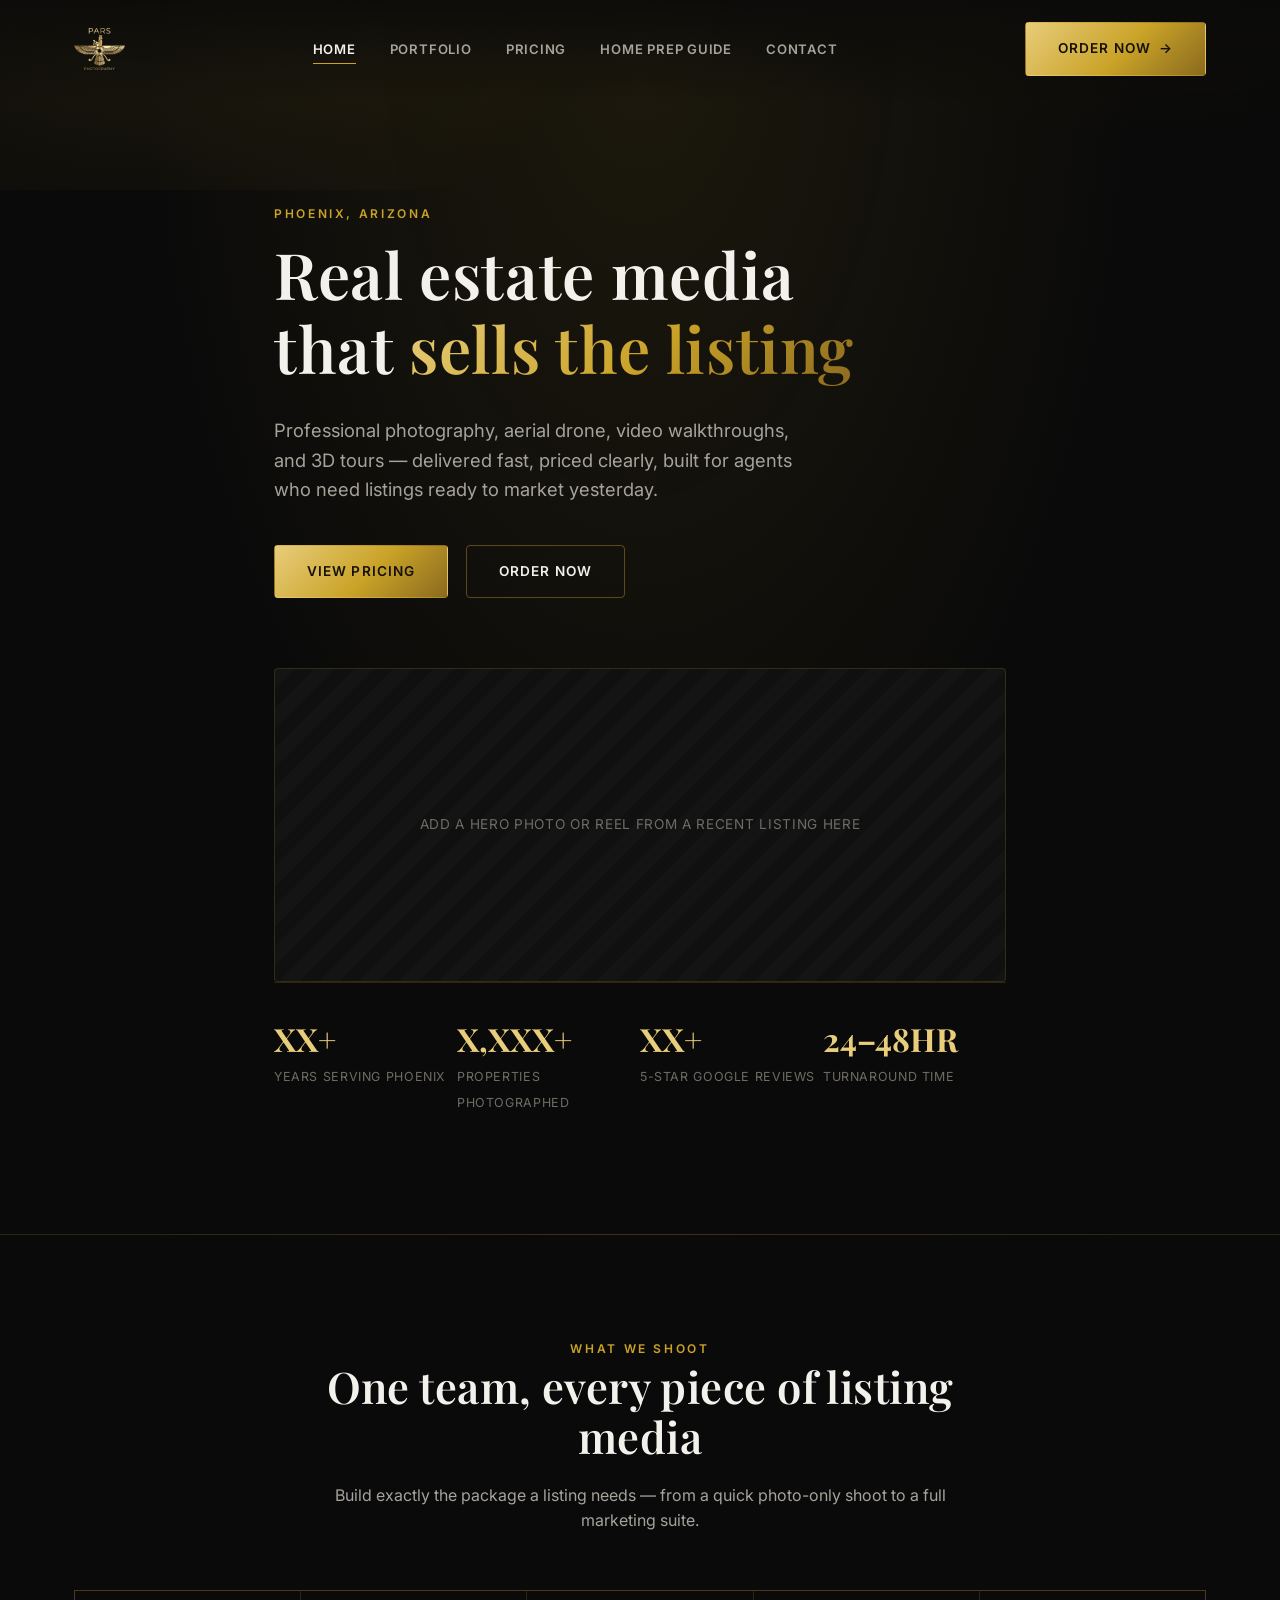
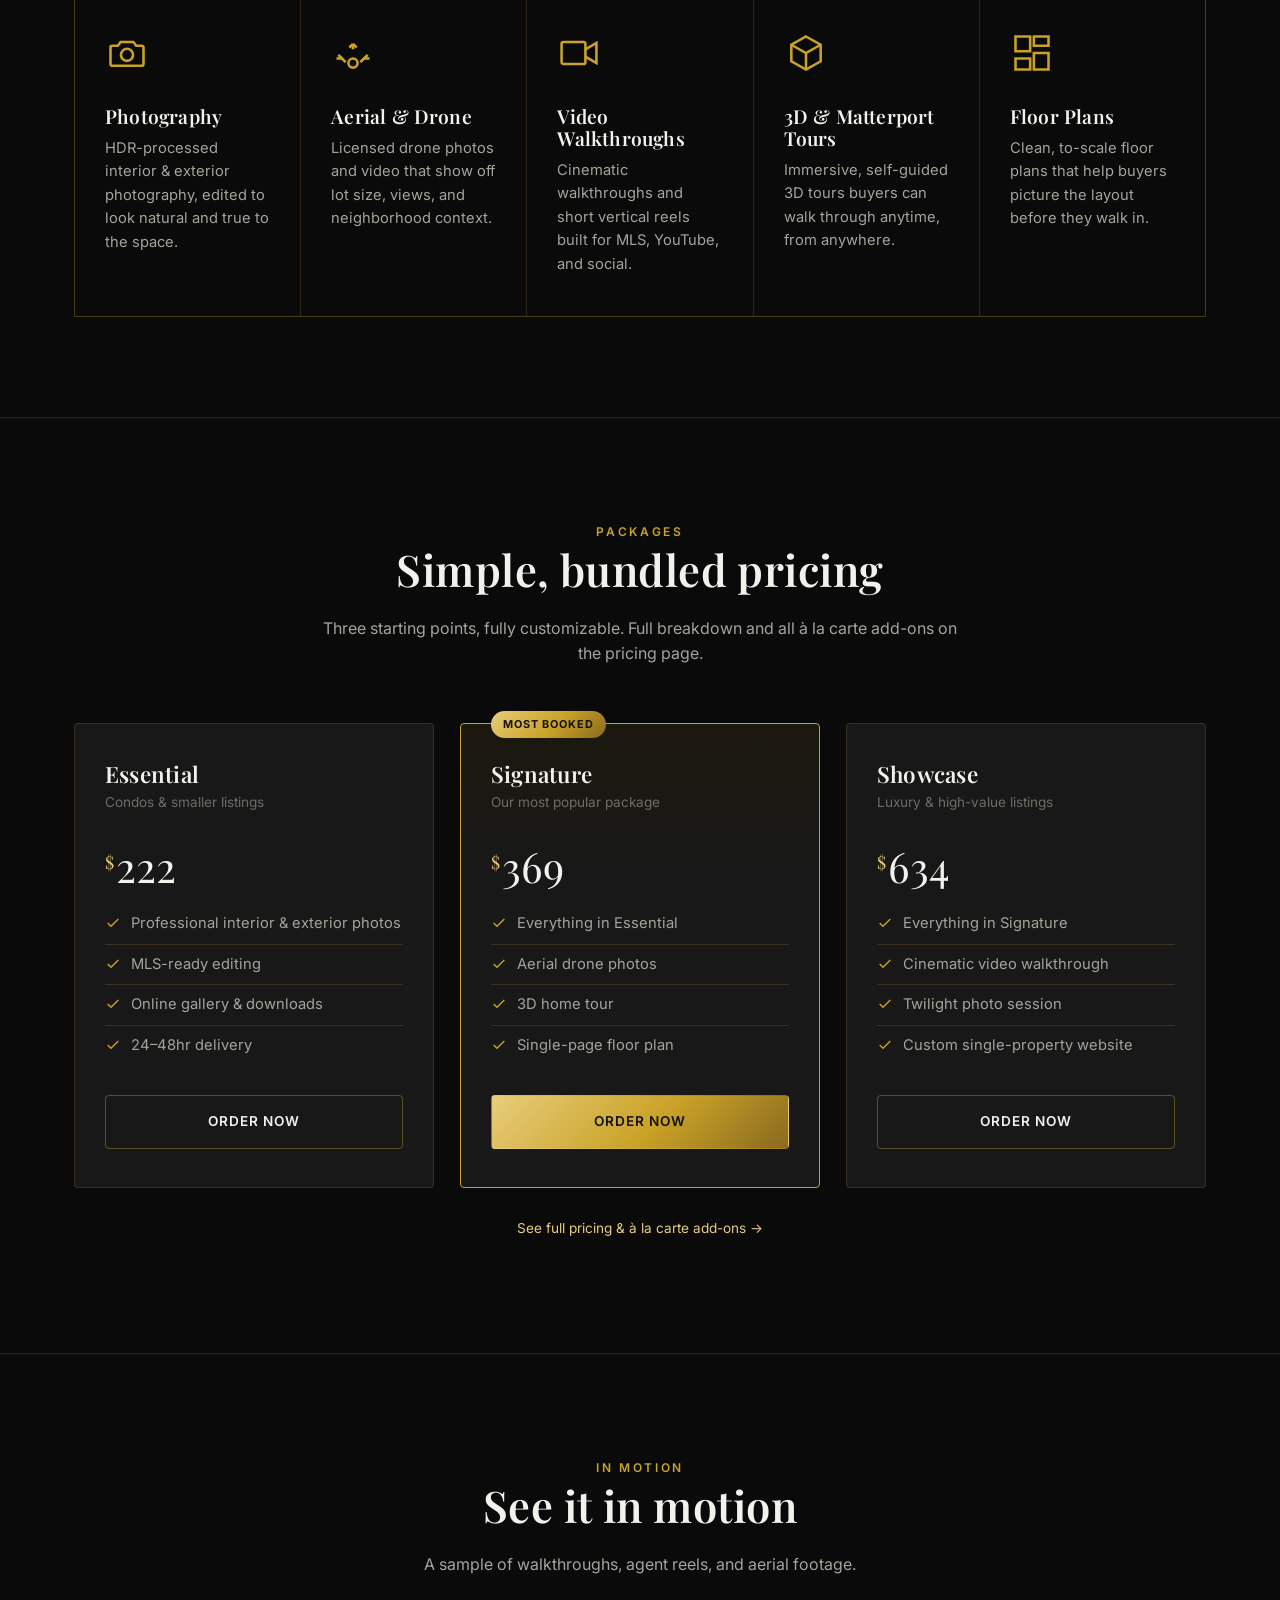
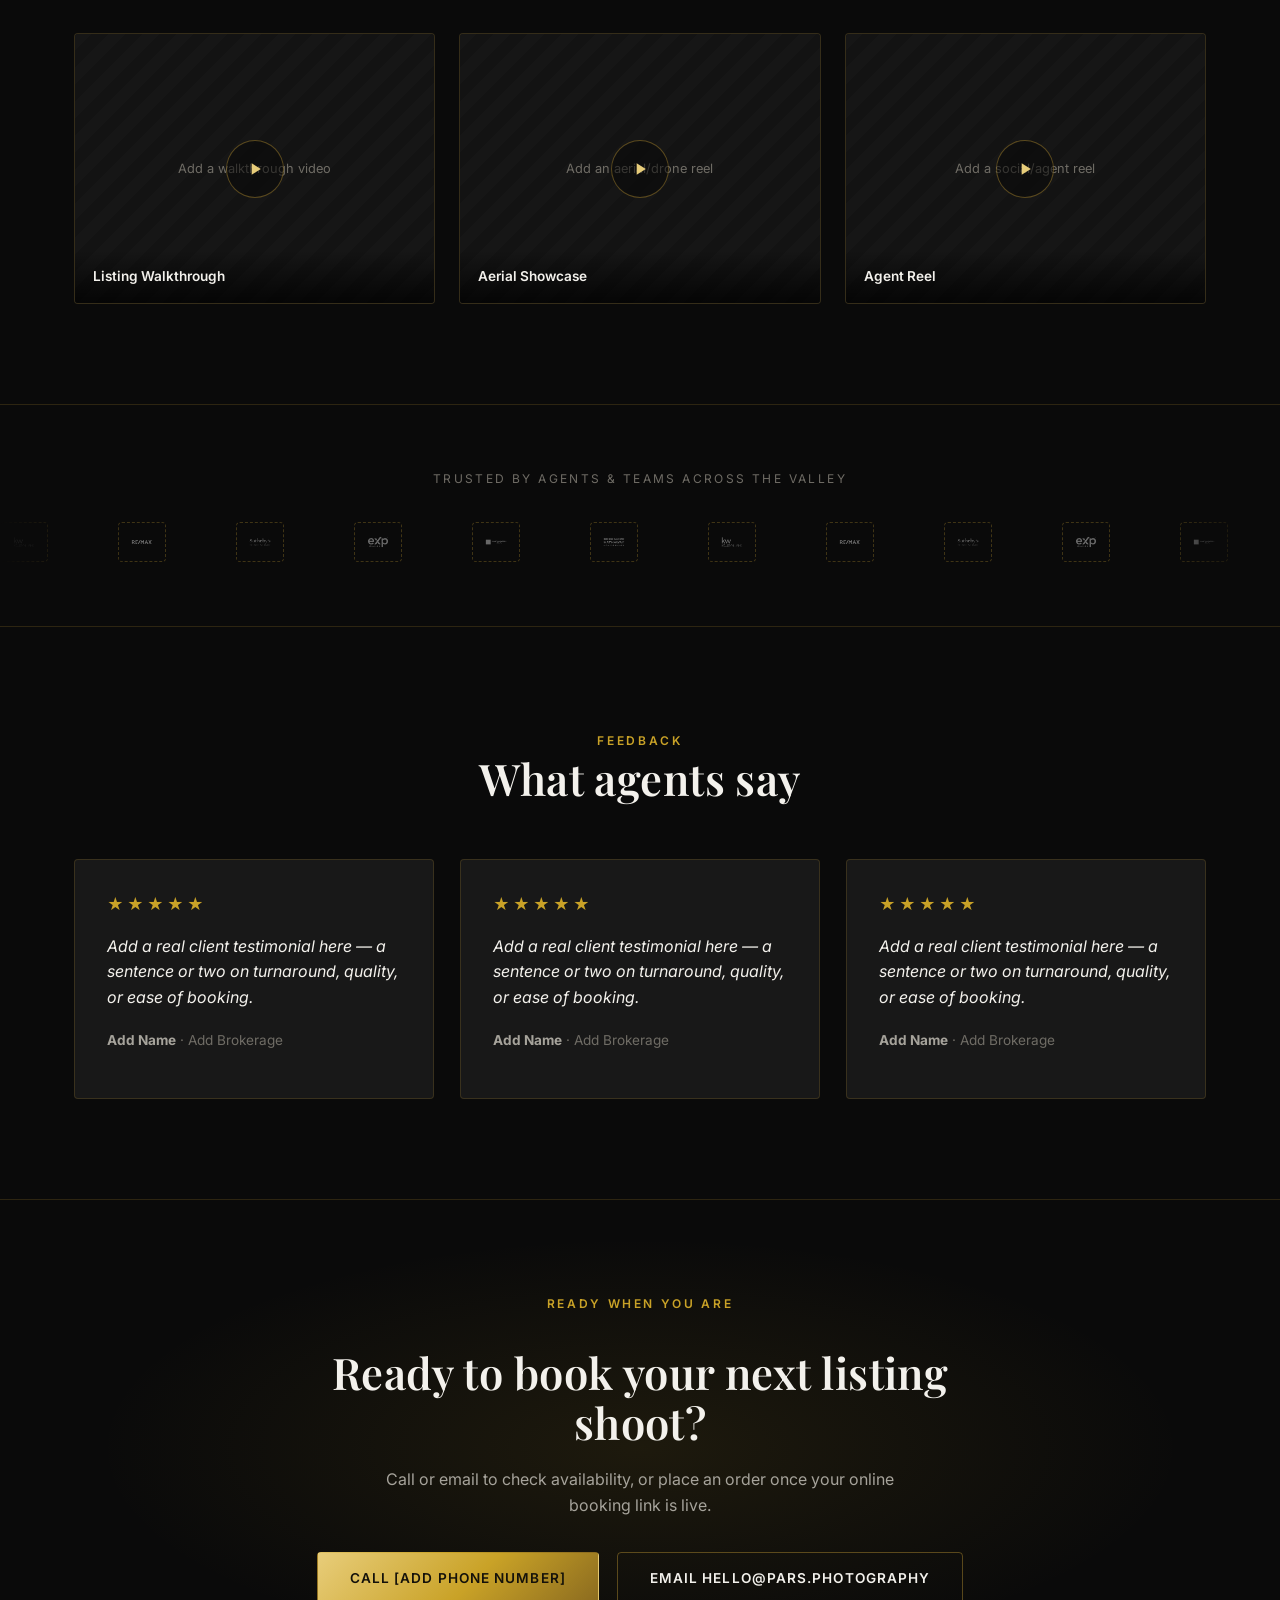
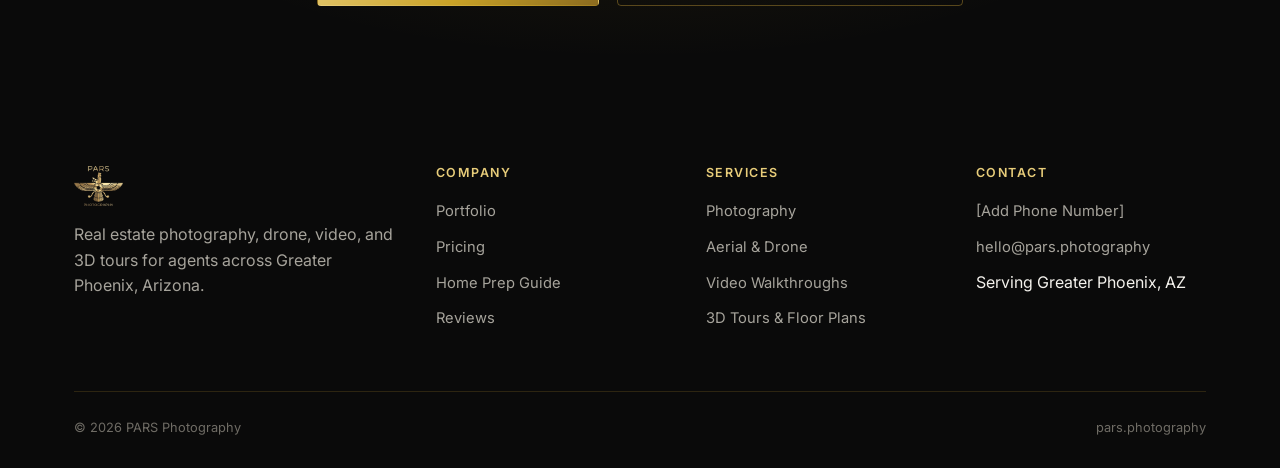
==== commit 52411963: "Index Edits" ====
--- a/index.html
+++ b/index.html
@@ -22,7 +22,7 @@
         <nav>
             <ul class="nav-links">
                 <li><a href="index.html">Home</a></li>
-                <li><a href="index.html#services">Services</a></li>
+                <li><a href="portfolio.html">Portfolio</a></li>
                 <li><a href="pricing.html">Pricing</a></li>
                 <li><a href="home-prep.html">Home Prep Guide</a></li>
                 <li><a href="index.html#book">Contact</a></li>
@@ -112,7 +112,7 @@
                 <div class="price-card">
                     <h3>Essential</h3>
                     <p class="price-tagline">Condos &amp; smaller listings</p>
-                    <p class="price"><sup>$</sup>XXX</p>
+                    <p class="price"><sup>$</sup>222</p>
                     <ul class="features">
                         <li><svg viewBox="0 0 24 24" fill="none" stroke="currentColor" stroke-width="2"><path d="M20 6L9 17l-5-5"/></svg>Professional interior &amp; exterior photos</li>
                         <li><svg viewBox="0 0 24 24" fill="none" stroke="currentColor" stroke-width="2"><path d="M20 6L9 17l-5-5"/></svg>MLS-ready editing</li>
@@ -125,7 +125,7 @@
                     <span class="badge">Most Booked</span>
                     <h3>Signature</h3>
                     <p class="price-tagline">Our most popular package</p>
-                    <p class="price"><sup>$</sup>XXX</p>
+                    <p class="price"><sup>$</sup>369</p>
                     <ul class="features">
                         <li><svg viewBox="0 0 24 24" fill="none" stroke="currentColor" stroke-width="2"><path d="M20 6L9 17l-5-5"/></svg>Everything in Essential</li>
                         <li><svg viewBox="0 0 24 24" fill="none" stroke="currentColor" stroke-width="2"><path d="M20 6L9 17l-5-5"/></svg>Aerial drone photos</li>
@@ -137,7 +137,7 @@
                 <div class="price-card">
                     <h3>Showcase</h3>
                     <p class="price-tagline">Luxury &amp; high-value listings</p>
-                    <p class="price"><sup>$</sup>XXX</p>
+                    <p class="price"><sup>$</sup>634</p>
                     <ul class="features">
                         <li><svg viewBox="0 0 24 24" fill="none" stroke="currentColor" stroke-width="2"><path d="M20 6L9 17l-5-5"/></svg>Everything in Signature</li>
                         <li><svg viewBox="0 0 24 24" fill="none" stroke="currentColor" stroke-width="2"><path d="M20 6L9 17l-5-5"/></svg>Cinematic video walkthrough</li>
@@ -184,14 +184,15 @@
             <p class="marquee-label">Trusted by agents &amp; teams across the Valley</p>
         </div>
         <div class="marquee">
-            <!-- TODO: swap each logo-slot for an <img> of a real brokerage/agent logo you've worked with -->
+            <!-- TODO: these are national franchise brand logos, used as a temporary stand-in.
+                 Swap each for the branch-specific / local agent logos once you have them. -->
             <div class="marquee-track">
-                <div class="logo-slot">Your Client Logo</div>
-                <div class="logo-slot">Your Client Logo</div>
-                <div class="logo-slot">Your Client Logo</div>
-                <div class="logo-slot">Your Client Logo</div>
-                <div class="logo-slot">Your Client Logo</div>
-                <div class="logo-slot">Your Client Logo</div>
+                <div class="logo-slot"><img src="assets/images/clients/keller-williams.png" alt="Keller Williams"></div>
+                <div class="logo-slot"><img src="assets/images/clients/remax.png" alt="RE/MAX"></div>
+                <div class="logo-slot"><img src="assets/images/clients/sothebys-international-realty.png" alt="Sotheby's International Realty"></div>
+                <div class="logo-slot"><img src="assets/images/clients/exp-realty.png" alt="eXp Realty"></div>
+                <div class="logo-slot"><img src="assets/images/clients/coldwell-banker.png" alt="Coldwell Banker"></div>
+                <div class="logo-slot"><img src="assets/images/clients/berkshire-hathaway.png" alt="Berkshire Hathaway HomeServices"></div>
             </div>
         </div>
     </section>
@@ -250,6 +251,7 @@
             <div class="footer-col">
                 <h4>Company</h4>
                 <ul>
+                    <li><a href="portfolio.html">Portfolio</a></li>
                     <li><a href="pricing.html">Pricing</a></li>
                     <li><a href="home-prep.html">Home Prep Guide</a></li>
                     <li><a href="index.html#testimonials">Reviews</a></li>
--- a/assets/css/main.css
+++ b/assets/css/main.css
@@ -437,6 +437,16 @@
     white-space: nowrap;
     opacity: 0.7;
 }
+.marquee-track .logo-slot img {
+    height: 34px;
+    width: auto;
+    max-width: 140px;
+    object-fit: contain;
+    filter: grayscale(1) brightness(0) invert(1);
+    opacity: 0.55;
+    transition: opacity 0.3s ease;
+}
+.marquee-track .logo-slot img:hover { opacity: 0.95; }
 @keyframes marquee-scroll {
     from { transform: translateX(0); }
     to { transform: translateX(-50%); }
@@ -487,6 +497,111 @@
     font-size: 0.85rem;
     font-weight: 600;
 }
+
+/* -------------------------------------------------- Portfolio grid + filters */
+
+.portfolio-filters {
+    display: flex;
+    gap: 10px;
+    flex-wrap: wrap;
+    justify-content: center;
+    margin-bottom: 44px;
+}
+.filter-btn {
+    background: transparent;
+    border: 1px solid var(--border-strong);
+    color: var(--text-muted);
+    font-family: var(--sans);
+    font-size: 0.76rem;
+    font-weight: 600;
+    letter-spacing: 0.07em;
+    text-transform: uppercase;
+    padding: 10px 20px;
+    border-radius: 999px;
+    cursor: pointer;
+    transition: color 0.25s ease, border-color 0.25s ease, background 0.25s ease;
+}
+.filter-btn:hover { color: var(--text); border-color: var(--gold); }
+.filter-btn.is-active {
+    background: var(--gradient-gold);
+    color: #14110a;
+    border-color: transparent;
+}
+
+.portfolio-grid {
+    display: grid;
+    grid-template-columns: repeat(auto-fill, minmax(270px, 1fr));
+    gap: 20px;
+}
+.portfolio-item {
+    position: relative;
+    aspect-ratio: 4 / 3;
+    border-radius: var(--radius);
+    overflow: hidden;
+    border: 1px solid var(--border);
+    cursor: pointer;
+    background: var(--bg-elevated);
+    transition: opacity .25s ease, transform .25s ease;
+}
+.portfolio-item.is-hidden { display: none; }
+.portfolio-item img {
+    width: 100%; height: 100%;
+    object-fit: cover;
+    transition: transform 0.45s ease;
+}
+.portfolio-item:hover img { transform: scale(1.06); }
+.portfolio-item .tag {
+    position: absolute;
+    top: 12px; left: 12px;
+    font-size: 0.66rem;
+    font-weight: 600;
+    letter-spacing: 0.08em;
+    text-transform: uppercase;
+    background: rgba(10,10,10,0.65);
+    border: 1px solid var(--border-strong);
+    color: var(--gold-light);
+    padding: 4px 10px;
+    border-radius: 999px;
+    z-index: 2;
+}
+.portfolio-item .placeholder-fill { font-size: 0.78rem; }
+
+/* Lightbox */
+.lightbox {
+    position: fixed; inset: 0;
+    background: rgba(6,6,6,0.93);
+    display: flex; align-items: center; justify-content: center;
+    padding: 60px 30px;
+    z-index: 1000;
+    opacity: 0;
+    pointer-events: none;
+    transition: opacity 0.3s ease;
+}
+.lightbox.is-open { opacity: 1; pointer-events: auto; }
+.lightbox-inner { max-width: min(1100px, 90vw); max-height: 86vh; position: relative; text-align: center; }
+.lightbox-inner img { max-width: 100%; max-height: 78vh; border: 1px solid var(--border-strong); border-radius: var(--radius); }
+.lightbox-placeholder {
+    width: min(900px, 90vw);
+    aspect-ratio: 4/3;
+    display: flex; align-items: center; justify-content: center;
+    background: repeating-linear-gradient(135deg, #161616, #161616 12px, #131313 12px, #131313 24px);
+    border: 1px solid var(--border-strong);
+    border-radius: var(--radius);
+    color: var(--text-faint);
+    font-size: 0.95rem;
+}
+.lightbox-caption { margin-top: 16px; color: var(--text-muted); font-size: 0.88rem; }
+.lightbox-close {
+    position: absolute; top: -50px; right: 0;
+    background: none;
+    border: 1px solid var(--border-strong);
+    color: var(--text);
+    width: 40px; height: 40px;
+    border-radius: 50%;
+    display: flex; align-items: center; justify-content: center;
+    cursor: pointer;
+}
+.lightbox-close:hover { border-color: var(--gold); color: var(--gold-light); }
 
 /* -------------------------------------------------- Testimonials */
 
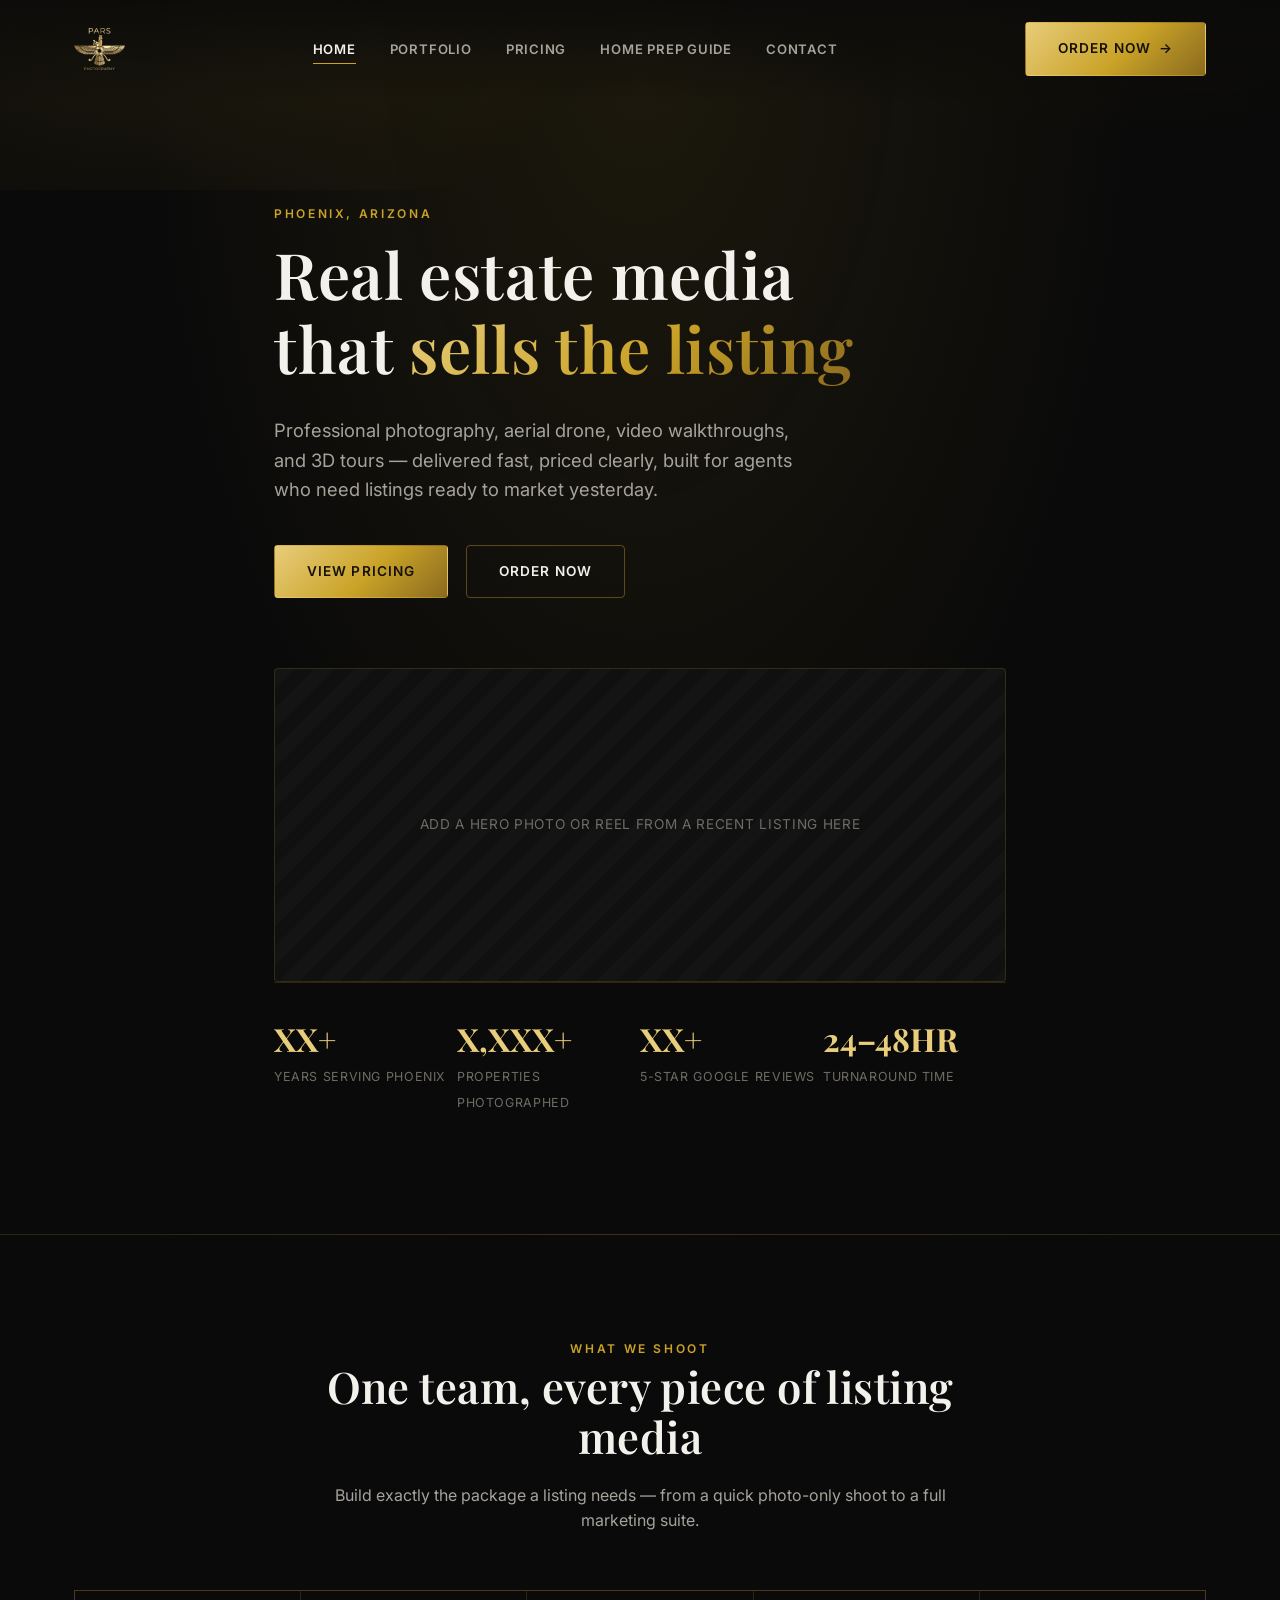
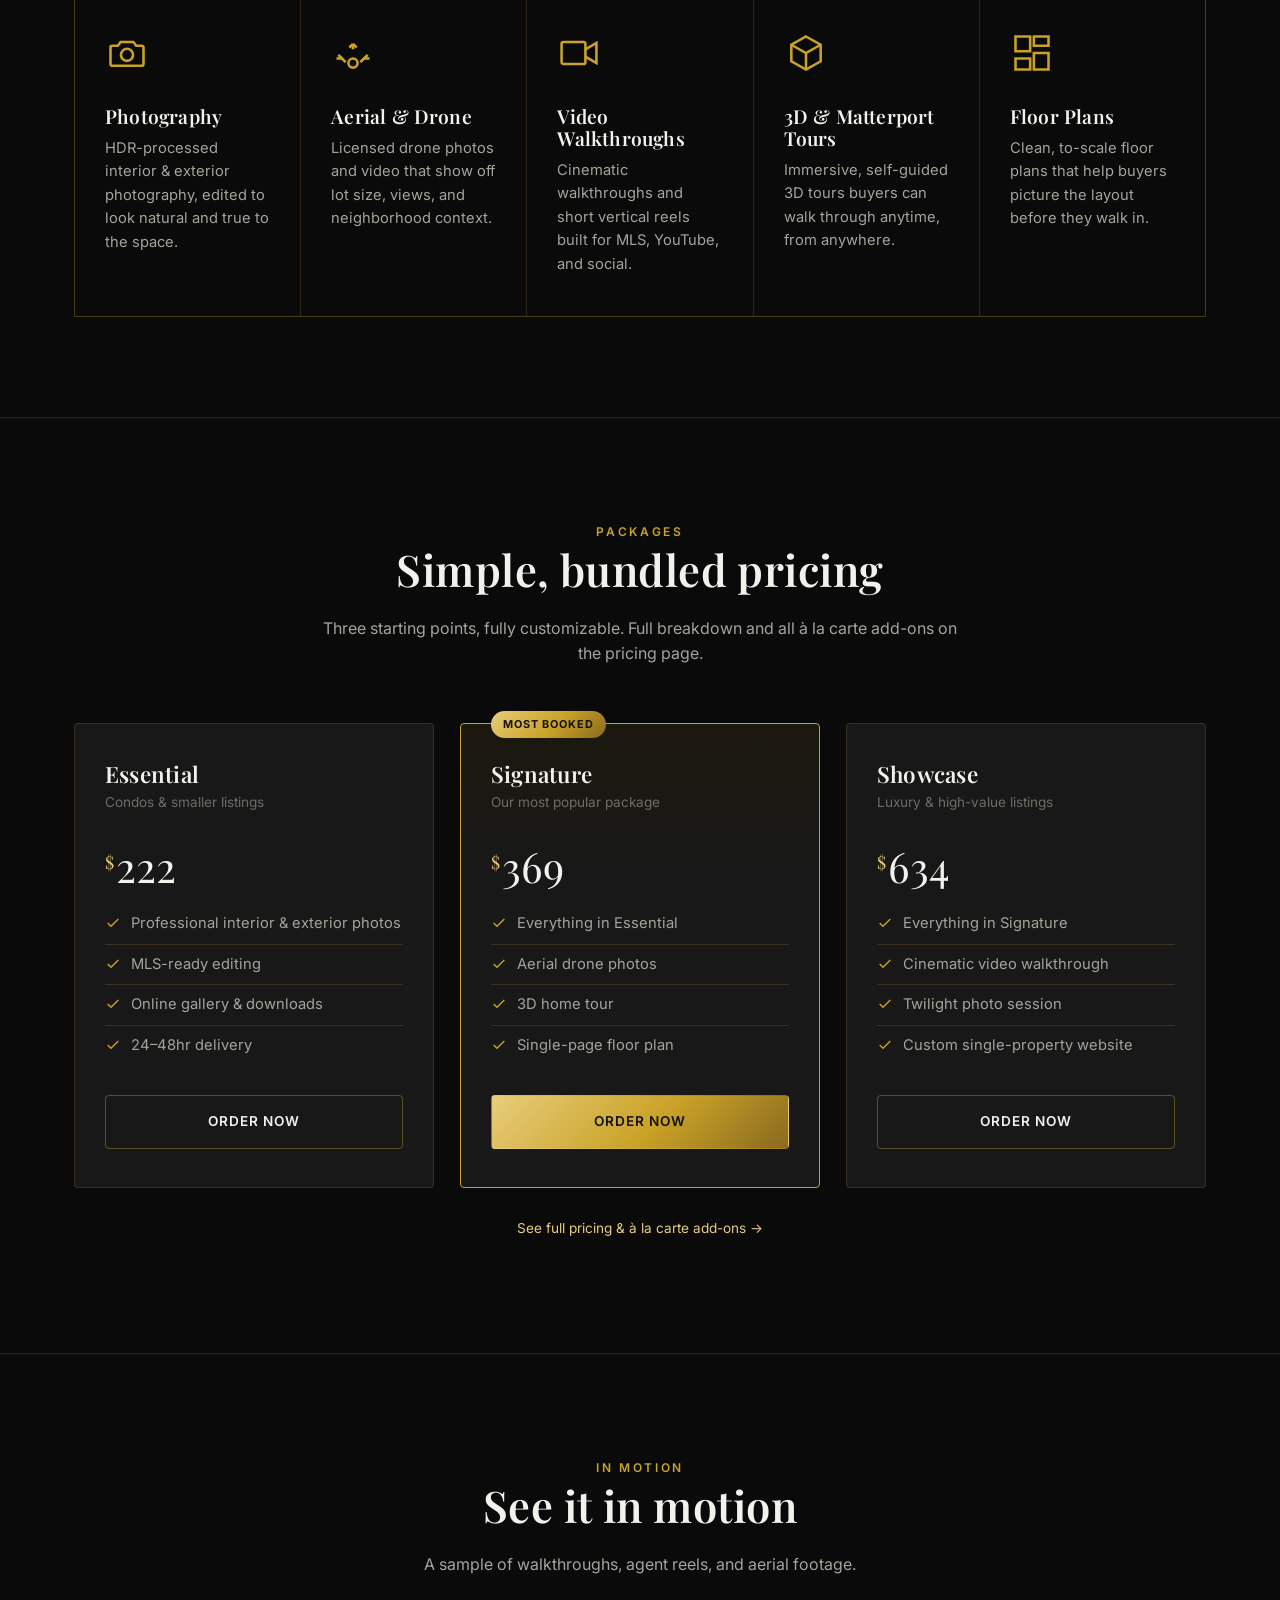
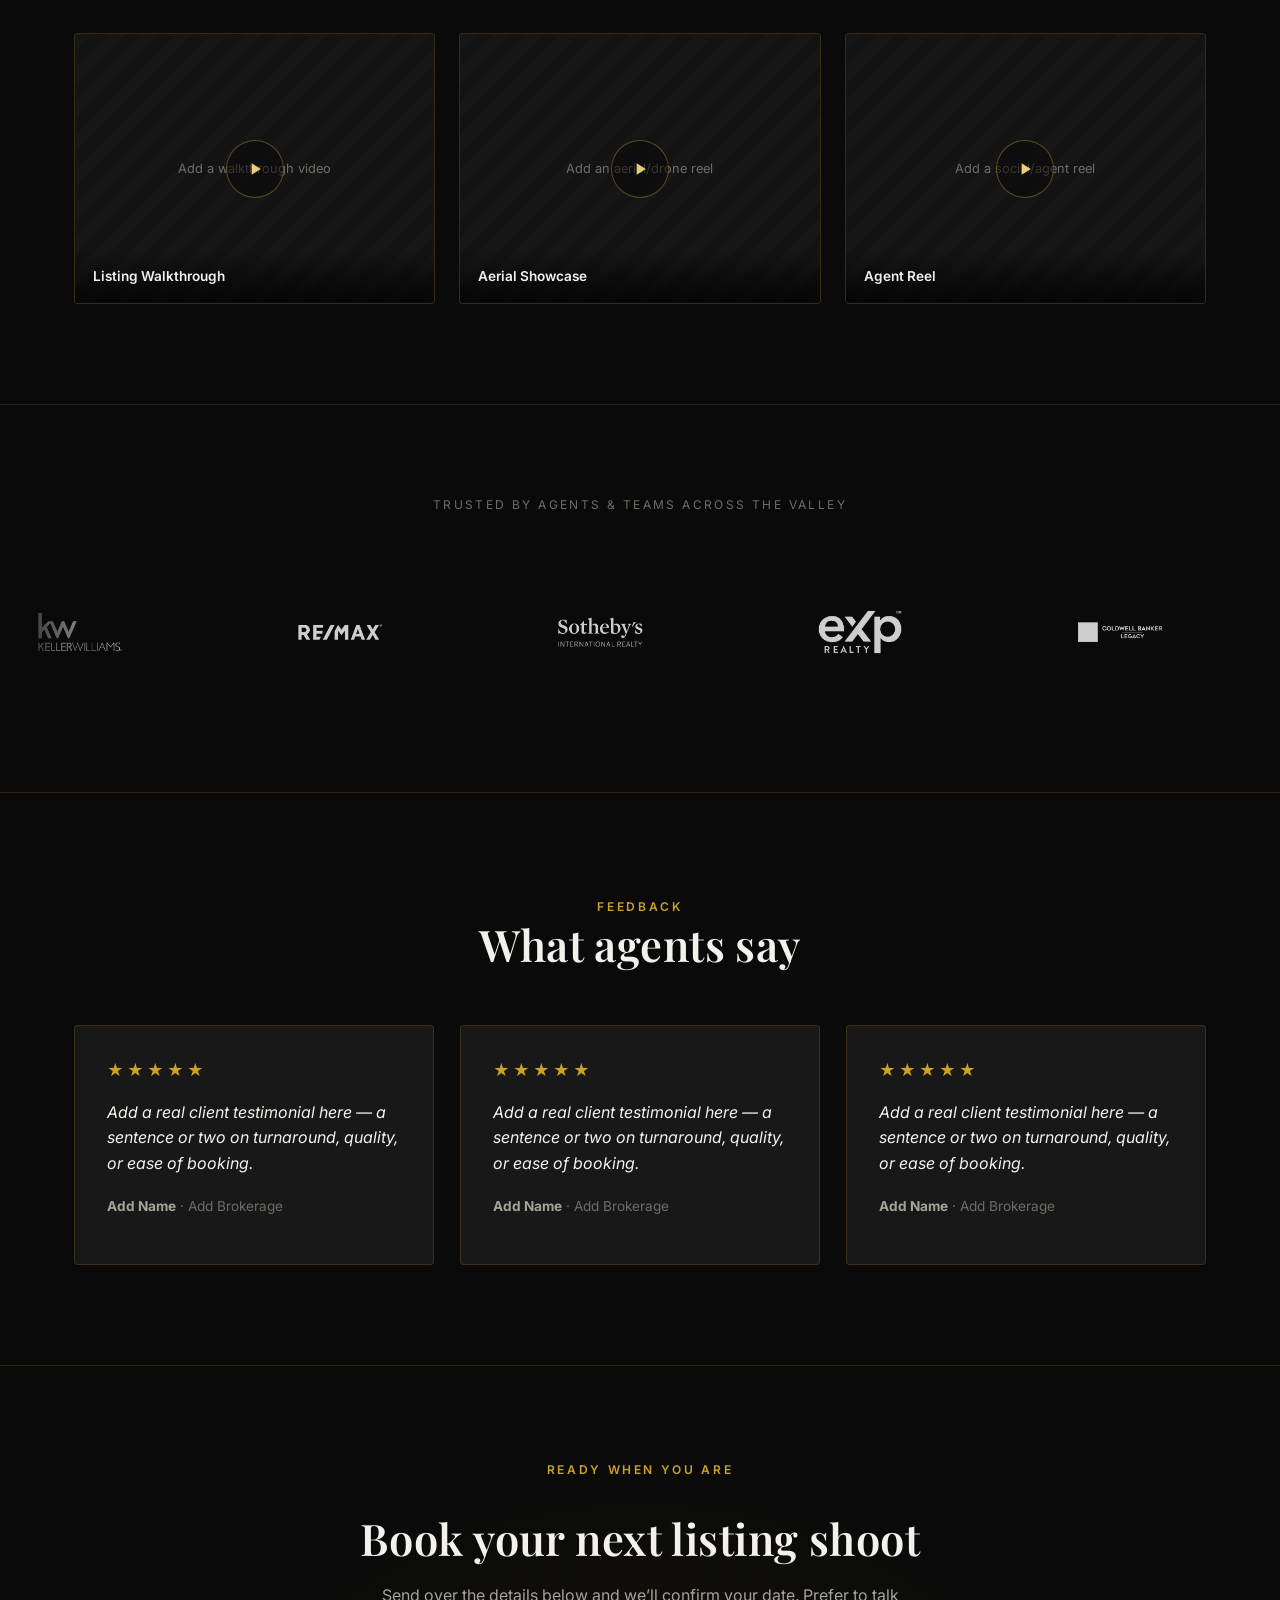
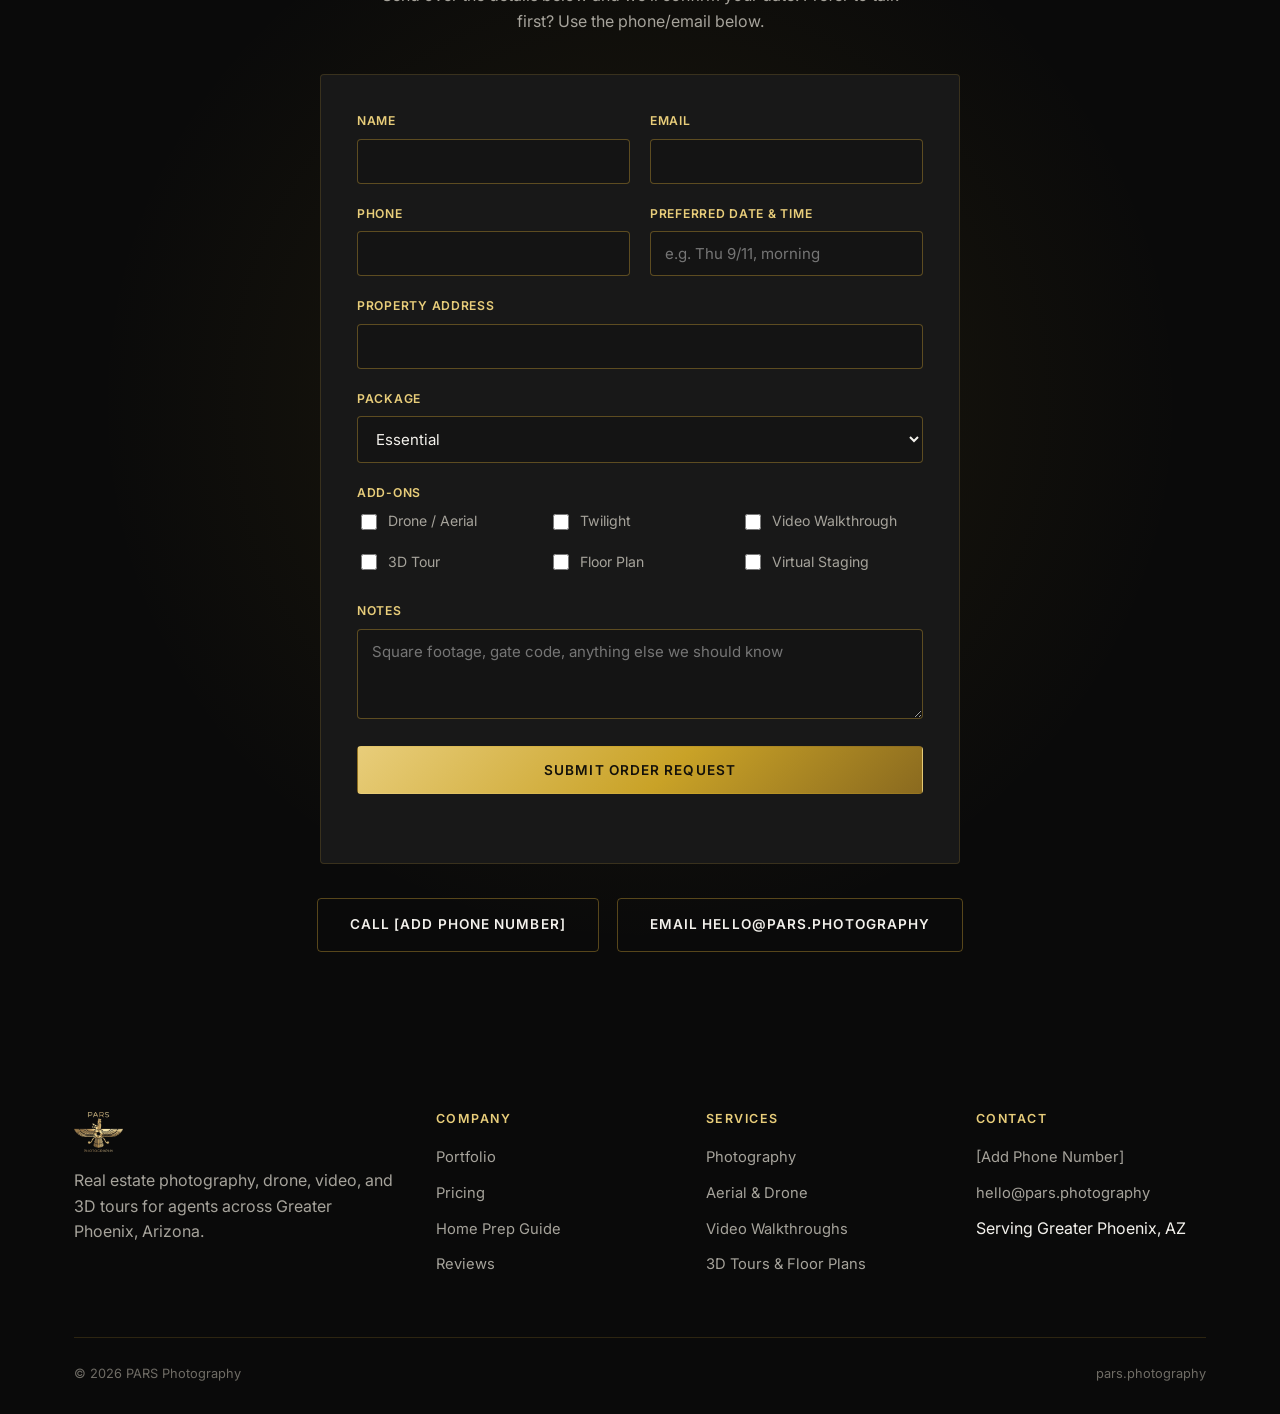
==== commit 642852ee: "Index Edits" ====
--- a/index.html
+++ b/index.html
@@ -25,12 +25,12 @@
                 <li><a href="portfolio.html">Portfolio</a></li>
                 <li><a href="pricing.html">Pricing</a></li>
                 <li><a href="home-prep.html">Home Prep Guide</a></li>
-                <li><a href="index.html#book">Contact</a></li>
+                <li><a href="#book">Contact</a></li>
             </ul>
         </nav>
         <div class="nav-cta">
             <!-- TODO: once your Aryeo account is ready, point this at your Aryeo order-form URL -->
-            <a href="index.html#book" class="btn btn-gold"><span class="btn-label-full">Order&nbsp;Now</span><span aria-hidden="true">&rarr;</span></a>
+            <a href="#book" class="btn btn-gold"><span class="btn-label-full">Order&nbsp;Now</span><span aria-hidden="true">&rarr;</span></a>
             <button class="nav-toggle" aria-label="Toggle menu" aria-expanded="false">
                 <svg width="20" height="20" viewBox="0 0 24 24" fill="none" stroke="currentColor" stroke-width="2"><path d="M3 6h18M3 12h18M3 18h18"/></svg>
             </button>
@@ -47,7 +47,7 @@
             <p class="lead">Professional photography, aerial drone, video walkthroughs, and 3D tours &mdash; delivered fast, priced clearly, built for agents who need listings ready to market yesterday.</p>
             <div class="hero-actions">
                 <a href="pricing.html" class="btn btn-gold">View Pricing</a>
-                <a href="index.html#book" class="btn btn-outline">Order Now</a>
+                <a href="#book" class="btn btn-outline">Order Now</a>
             </div>
 
             <!-- TODO: replace with a real hero photo or short looping video from a recent shoot -->
@@ -119,7 +119,7 @@
                         <li><svg viewBox="0 0 24 24" fill="none" stroke="currentColor" stroke-width="2"><path d="M20 6L9 17l-5-5"/></svg>Online gallery &amp; downloads</li>
                         <li><svg viewBox="0 0 24 24" fill="none" stroke="currentColor" stroke-width="2"><path d="M20 6L9 17l-5-5"/></svg>24&ndash;48hr delivery</li>
                     </ul>
-                    <a href="index.html#book" class="btn btn-outline btn-block">Order Now</a>
+                    <a href="#book" class="btn btn-outline btn-block">Order Now</a>
                 </div>
                 <div class="price-card is-featured">
                     <span class="badge">Most Booked</span>
@@ -132,7 +132,7 @@
                         <li><svg viewBox="0 0 24 24" fill="none" stroke="currentColor" stroke-width="2"><path d="M20 6L9 17l-5-5"/></svg>3D home tour</li>
                         <li><svg viewBox="0 0 24 24" fill="none" stroke="currentColor" stroke-width="2"><path d="M20 6L9 17l-5-5"/></svg>Single-page floor plan</li>
                     </ul>
-                    <a href="index.html#book" class="btn btn-gold btn-block">Order Now</a>
+                    <a href="#book" class="btn btn-gold btn-block">Order Now</a>
                 </div>
                 <div class="price-card">
                     <h3>Showcase</h3>
@@ -144,7 +144,7 @@
                         <li><svg viewBox="0 0 24 24" fill="none" stroke="currentColor" stroke-width="2"><path d="M20 6L9 17l-5-5"/></svg>Twilight photo session</li>
                         <li><svg viewBox="0 0 24 24" fill="none" stroke="currentColor" stroke-width="2"><path d="M20 6L9 17l-5-5"/></svg>Custom single-property website</li>
                     </ul>
-                    <a href="index.html#book" class="btn btn-outline btn-block">Order Now</a>
+                    <a href="#book" class="btn btn-outline btn-block">Order Now</a>
                 </div>
             </div>
             <p class="pricing-note"><a href="pricing.html" class="btn-ghost">See full pricing &amp; à la carte add-ons &rarr;</a></p>
@@ -227,11 +227,72 @@
     <section class="cta-band" id="book">
         <div class="container">
             <p class="eyebrow">Ready When You Are</p>
-            <h2>Ready to book your next listing shoot?</h2>
-            <!-- TODO: once Aryeo is set up, replace the two placeholders below with your real phone/email (or the Aryeo order link) -->
-            <p>Call or email to check availability, or place an order once your online booking link is live.</p>
-            <div class="cta-actions">
-                <a href="tel:+1XXXXXXXXXX" class="btn btn-gold">Call [Add Phone Number]</a>
+            <h2>Book your next listing shoot</h2>
+            <p>Send over the details below and we&rsquo;ll confirm your date. Prefer to talk first? Use the phone/email below.</p>
+
+            <!-- TODO: swap this Web3Forms-powered form for an Aryeo order-form embed if/when you upgrade to Aryeo Pro -->
+            <form class="order-form" novalidate>
+                <input type="hidden" name="access_key" value="a080c8e5-f58e-45e9-a019-1223a6b12da9">
+                <input type="hidden" name="subject" value="New Order Request &mdash; PARS Photography">
+                <input type="hidden" name="from_name" value="PARS Photography Website">
+                <input type="checkbox" name="botcheck" class="hp-field" tabindex="-1" autocomplete="off">
+
+                <div class="form-row">
+                    <div class="form-group">
+                        <label for="of-name">Name</label>
+                        <input type="text" id="of-name" name="name" required>
+                    </div>
+                    <div class="form-group">
+                        <label for="of-email">Email</label>
+                        <input type="email" id="of-email" name="email" required>
+                    </div>
+                </div>
+                <div class="form-row">
+                    <div class="form-group">
+                        <label for="of-phone">Phone</label>
+                        <input type="tel" id="of-phone" name="phone">
+                    </div>
+                    <div class="form-group">
+                        <label for="of-date">Preferred Date &amp; Time</label>
+                        <input type="text" id="of-date" name="preferred_date" placeholder="e.g. Thu 9/11, morning">
+                    </div>
+                </div>
+                <div class="form-group">
+                    <label for="of-address">Property Address</label>
+                    <input type="text" id="of-address" name="property_address" required>
+                </div>
+                <div class="form-group">
+                    <label for="of-package">Package</label>
+                    <select id="of-package" name="package">
+                        <option>Essential</option>
+                        <option>Signature</option>
+                        <option>Showcase</option>
+                        <option>Not sure yet</option>
+                    </select>
+                </div>
+                <div class="form-group">
+                    <label>Add-Ons</label>
+                    <div class="checkbox-grid">
+                        <label><input type="checkbox" name="addons" value="Drone / Aerial"> Drone / Aerial</label>
+                        <label><input type="checkbox" name="addons" value="Twilight"> Twilight</label>
+                        <label><input type="checkbox" name="addons" value="Video Walkthrough"> Video Walkthrough</label>
+                        <label><input type="checkbox" name="addons" value="3D Tour"> 3D Tour</label>
+                        <label><input type="checkbox" name="addons" value="Floor Plan"> Floor Plan</label>
+                        <label><input type="checkbox" name="addons" value="Virtual Staging"> Virtual Staging</label>
+                    </div>
+                </div>
+                <div class="form-group">
+                    <label for="of-notes">Notes</label>
+                    <textarea id="of-notes" name="message" placeholder="Square footage, gate code, anything else we should know"></textarea>
+                </div>
+
+                <button type="submit" class="btn btn-gold btn-block">Submit Order Request</button>
+                <p class="form-status" aria-live="polite"></p>
+            </form>
+
+            <!-- TODO: replace with your real phone number -->
+            <div class="cta-actions" style="margin-top:34px;">
+                <a href="tel:+1XXXXXXXXXX" class="btn btn-outline">Call [Add Phone Number]</a>
                 <a href="mailto:hello@pars.photography" class="btn btn-outline">Email hello@pars.photography</a>
             </div>
         </div>
--- a/assets/css/main.css
+++ b/assets/css/main.css
@@ -402,14 +402,14 @@
 
 /* -------------------------------------------------- Logo marquee */
 
-.marquee-section { padding: 64px 0; border-bottom: 1px solid var(--border); }
+.marquee-section { padding: 90px 0; border-bottom: 1px solid var(--border); }
 .marquee-label {
     text-align: center;
     font-size: 0.75rem;
     letter-spacing: 0.2em;
     text-transform: uppercase;
     color: var(--text-faint);
-    margin-bottom: 34px;
+    margin-bottom: 48px;
 }
 .marquee {
     overflow: hidden;
@@ -418,8 +418,9 @@
 }
 .marquee-track {
     display: flex;
+    align-items: center;
     width: max-content;
-    gap: 70px;
+    gap: 100px;
     animation: marquee-scroll 32s linear infinite;
 }
 .marquee:hover .marquee-track { animation-play-state: paused; }
@@ -427,26 +428,30 @@
     display: flex;
     align-items: center;
     justify-content: center;
-    height: 40px;
-    padding: 0 6px;
+    padding: 0 10px;
+    /* Text placeholder styling (dashed box) still applies until every
+       slot below has a real <img> in it. */
     font-family: var(--serif);
     font-size: 1.1rem;
     color: var(--text-faint);
+    white-space: nowrap;
+}
+.marquee-track .logo-slot:has(> :only-child:not(img)) {
+    height: 60px;
     border: 1px dashed var(--border-strong);
     border-radius: var(--radius);
-    white-space: nowrap;
     opacity: 0.7;
 }
 .marquee-track .logo-slot img {
-    height: 34px;
+    height: 140px;
     width: auto;
-    max-width: 140px;
+    max-width: 320px;
     object-fit: contain;
     filter: grayscale(1) brightness(0) invert(1);
-    opacity: 0.55;
+    opacity: 0.8;
     transition: opacity 0.3s ease;
 }
-.marquee-track .logo-slot img:hover { opacity: 0.95; }
+.marquee-track .logo-slot img:hover { opacity: 1; }
 @keyframes marquee-scroll {
     from { transform: translateX(0); }
     to { transform: translateX(-50%); }
@@ -678,6 +683,85 @@
 .cta-band h2 { max-width: 620px; margin: 0 auto 20px; }
 .cta-band p { max-width: 520px; margin: 0 auto 34px; }
 .cta-actions { display: flex; gap: 18px; justify-content: center; flex-wrap: wrap; }
+
+/* -------------------------------------------------- Order form */
+
+.order-form {
+    max-width: 640px;
+    margin: 40px auto 0;
+    text-align: left;
+    background: var(--bg-card);
+    border: 1px solid var(--border);
+    border-radius: var(--radius);
+    padding: 36px;
+}
+.order-form .form-row {
+    display: grid;
+    grid-template-columns: 1fr 1fr;
+    gap: 20px;
+}
+@media (max-width: 560px) {
+    .order-form .form-row { grid-template-columns: 1fr; }
+}
+.order-form .form-group { margin-bottom: 20px; }
+.order-form label {
+    display: block;
+    font-size: 0.76rem;
+    font-weight: 600;
+    letter-spacing: 0.06em;
+    text-transform: uppercase;
+    color: var(--gold-light);
+    margin-bottom: 8px;
+}
+.order-form input[type="text"],
+.order-form input[type="email"],
+.order-form input[type="tel"],
+.order-form select,
+.order-form textarea {
+    width: 100%;
+    background: var(--bg-elevated);
+    border: 1px solid var(--border-strong);
+    border-radius: var(--radius);
+    color: var(--text);
+    font-family: var(--sans);
+    font-size: 0.94rem;
+    padding: 12px 14px;
+    transition: border-color 0.25s ease;
+}
+.order-form input:focus,
+.order-form select:focus,
+.order-form textarea:focus {
+    outline: none;
+    border-color: var(--gold);
+}
+.order-form textarea { resize: vertical; min-height: 90px; }
+.order-form .checkbox-grid {
+    display: grid;
+    grid-template-columns: repeat(auto-fit, minmax(150px, 1fr));
+    gap: 10px;
+}
+.order-form .checkbox-grid label {
+    display: flex;
+    align-items: center;
+    gap: 8px;
+    font-size: 0.88rem;
+    font-weight: 400;
+    letter-spacing: normal;
+    text-transform: none;
+    color: var(--text-muted);
+    text-transform: none;
+    cursor: pointer;
+}
+.order-form .checkbox-grid input { accent-color: var(--gold); width: 16px; height: 16px; }
+.order-form .hp-field { position: absolute; left: -9999px; opacity: 0; }
+.order-form .form-status {
+    margin: 16px 0 0;
+    font-size: 0.88rem;
+    min-height: 1.2em;
+}
+.order-form .form-status.is-success { color: var(--gold-light); }
+.order-form .form-status.is-error { color: #e08a7d; }
+.order-form button[disabled] { opacity: 0.6; cursor: not-allowed; }
 
 /* -------------------------------------------------- Footer */
 
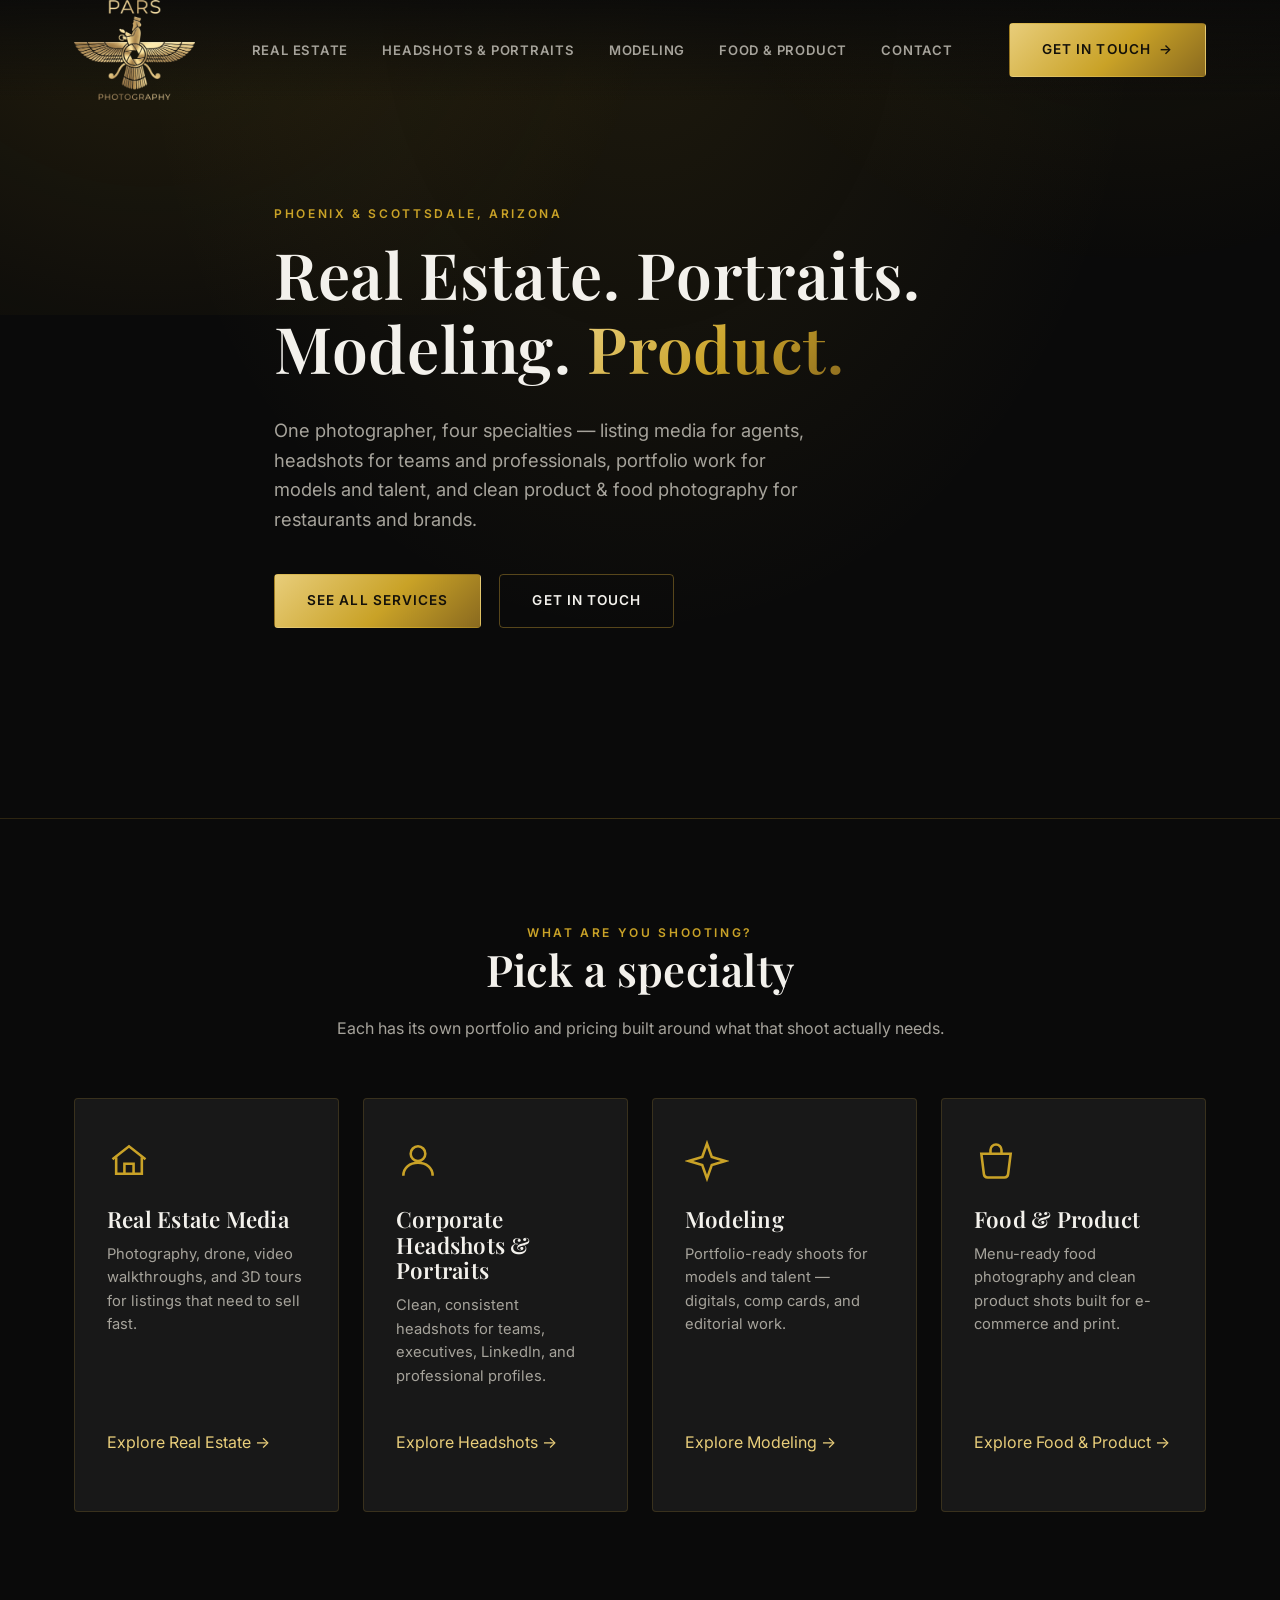
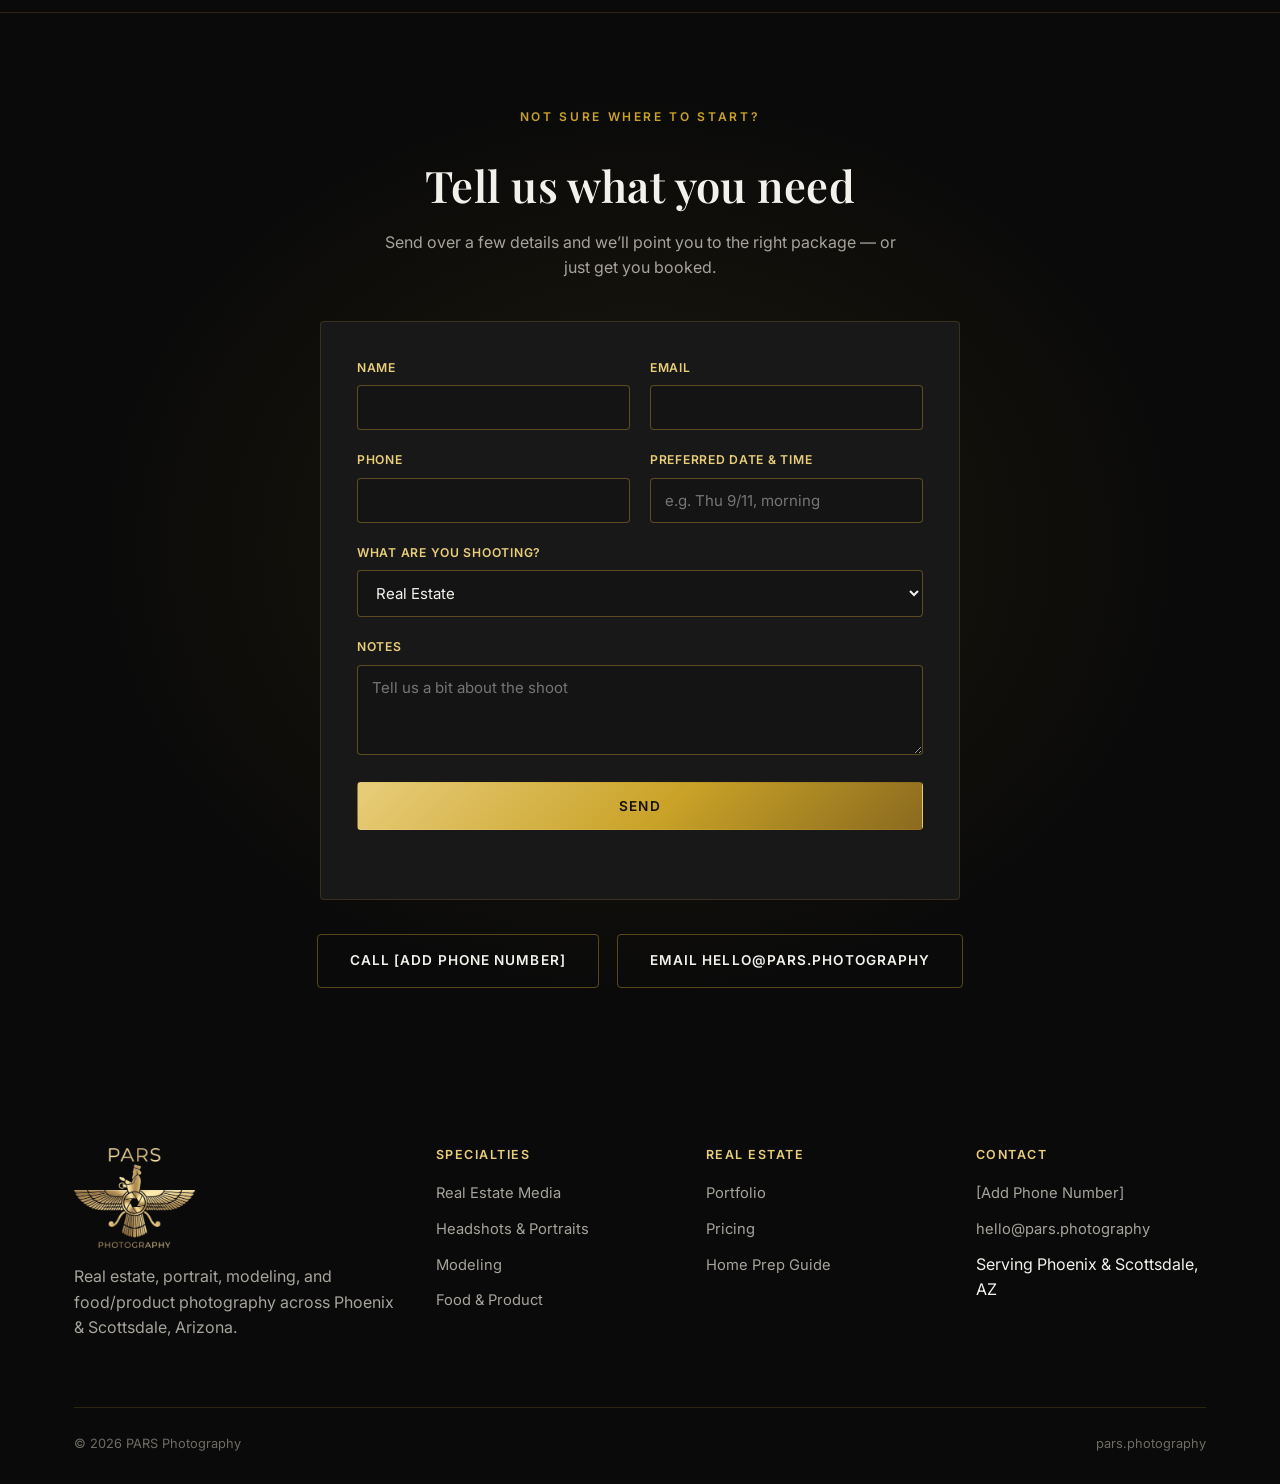
==== commit d36fca0b: "Index Edits" ====
--- a/index.html
+++ b/index.html
@@ -3,8 +3,8 @@
 <head>
 <meta charset="utf-8">
 <meta name="viewport" content="width=device-width, initial-scale=1">
-<title>PARS Photography | Phoenix Real Estate Photography, Drone &amp; 3D Tours</title>
-<meta name="description" content="PARS Photography delivers listing-ready photography, drone/aerial, video walkthroughs, and 3D tours for real estate agents across the Phoenix, Arizona area.">
+<title>PARS Photography | Real Estate, Portrait, Modeling &amp; Product Photography</title>
+<meta name="description" content="PARS Photography — real estate media, corporate headshots &amp; portraits, modeling, and food/product photography in Phoenix &amp; Scottsdale, Arizona.">
 <link rel="icon" type="image/png" href="assets/favicon.png">
 
 <link rel="preconnect" href="https://fonts.googleapis.com">
@@ -21,16 +21,15 @@
         </a>
         <nav>
             <ul class="nav-links">
-                <li><a href="index.html">Home</a></li>
-                <li><a href="portfolio.html">Portfolio</a></li>
-                <li><a href="pricing.html">Pricing</a></li>
-                <li><a href="home-prep.html">Home Prep Guide</a></li>
+                <li><a href="real-estate.html">Real Estate</a></li>
+                <li><a href="headshots.html">Headshots &amp; Portraits</a></li>
+                <li><a href="modeling.html">Modeling</a></li>
+                <li><a href="food-product.html">Food &amp; Product</a></li>
                 <li><a href="#book">Contact</a></li>
             </ul>
         </nav>
         <div class="nav-cta">
-            <!-- TODO: once your Aryeo account is ready, point this at your Aryeo order-form URL -->
-            <a href="#book" class="btn btn-gold"><span class="btn-label-full">Order&nbsp;Now</span><span aria-hidden="true">&rarr;</span></a>
+            <a href="#book" class="btn btn-gold"><span class="btn-label-full">Get&nbsp;In&nbsp;Touch</span><span aria-hidden="true">&rarr;</span></a>
             <button class="nav-toggle" aria-label="Toggle menu" aria-expanded="false">
                 <svg width="20" height="20" viewBox="0 0 24 24" fill="none" stroke="currentColor" stroke-width="2"><path d="M3 6h18M3 12h18M3 18h18"/></svg>
             </button>
@@ -42,24 +41,12 @@
 
     <section class="hero">
         <div class="container hero-inner">
-            <p class="eyebrow">Phoenix, Arizona</p>
-            <h1>Real estate media<br>that <em>sells the listing</em></h1>
-            <p class="lead">Professional photography, aerial drone, video walkthroughs, and 3D tours &mdash; delivered fast, priced clearly, built for agents who need listings ready to market yesterday.</p>
+            <p class="eyebrow">Phoenix &amp; Scottsdale, Arizona</p>
+            <h1>Real Estate. Portraits.<br>Modeling. <em>Product.</em></h1>
+            <p class="lead">One photographer, four specialties &mdash; listing media for agents, headshots for teams and professionals, portfolio work for models and talent, and clean product &amp; food photography for restaurants and brands.</p>
             <div class="hero-actions">
-                <a href="pricing.html" class="btn btn-gold">View Pricing</a>
-                <a href="#book" class="btn btn-outline">Order Now</a>
-            </div>
-
-            <!-- TODO: replace with a real hero photo or short looping video from a recent shoot -->
-            <div class="hero-media">
-                <div class="placeholder-fill">Add a hero photo or reel from a recent listing here</div>
-            </div>
-
-            <div class="stats-strip">
-                <div class="stat"><b>XX+</b><span>Years Serving Phoenix</span></div>
-                <div class="stat"><b>X,XXX+</b><span>Properties Photographed</span></div>
-                <div class="stat"><b>XX+</b><span>5-Star Google Reviews</span></div>
-                <div class="stat"><b>24&ndash;48HR</b><span>Turnaround Time</span></div>
+                <a href="#services" class="btn btn-gold">See All Services</a>
+                <a href="#book" class="btn btn-outline">Get In Touch</a>
             </div>
         </div>
     </section>
@@ -67,158 +54,34 @@
     <section class="section" id="services">
         <div class="container">
             <div class="section-head">
-                <p class="eyebrow">What We Shoot</p>
-                <h2>One team, every piece of listing media</h2>
-                <p>Build exactly the package a listing needs &mdash; from a quick photo-only shoot to a full marketing suite.</p>
+                <p class="eyebrow">What Are You Shooting?</p>
+                <h2>Pick a specialty</h2>
+                <p>Each has its own portfolio and pricing built around what that shoot actually needs.</p>
             </div>
-            <div class="services-grid">
-                <div class="service-card">
-                    <svg class="icon" viewBox="0 0 24 24" fill="none" stroke="currentColor" stroke-width="1.4"><path d="M4 8h3l1.5-2h7L17 8h3a1 1 0 0 1 1 1v9a1 1 0 0 1-1 1H4a1 1 0 0 1-1-1V9a1 1 0 0 1 1-1z"/><circle cx="12" cy="13" r="3.3"/></svg>
-                    <h3>Photography</h3>
-                    <p>HDR-processed interior &amp; exterior photography, edited to look natural and true to the space.</p>
+            <div class="genre-grid">
+                <div class="genre-card">
+                    <svg class="icon" viewBox="0 0 24 24" fill="none" stroke="currentColor" stroke-width="1.4"><path d="M3 11l9-7 9 7"/><path d="M5 10v9h14v-9"/><path d="M9.5 19v-5.5h5V19"/></svg>
+                    <h3>Real Estate Media</h3>
+                    <p>Photography, drone, video walkthroughs, and 3D tours for listings that need to sell fast.</p>
+                    <a href="real-estate.html" class="btn-ghost">Explore Real Estate &rarr;</a>
                 </div>
-                <div class="service-card">
-                    <svg class="icon" viewBox="0 0 24 24" fill="none" stroke="currentColor" stroke-width="1.4"><path d="M12 7l2 2M12 7l-2 2M12 7v3M6 15l-2-2M6 15l2 2M6 15H3M18 15l2-2M18 15l-2 2M18 15h3"/><circle cx="12" cy="17.5" r="2.5"/></svg>
-                    <h3>Aerial &amp; Drone</h3>
-                    <p>Licensed drone photos and video that show off lot size, views, and neighborhood context.</p>
+                <div class="genre-card">
+                    <svg class="icon" viewBox="0 0 24 24" fill="none" stroke="currentColor" stroke-width="1.4"><circle cx="12" cy="8" r="4"/><path d="M4 20c0-4.4 3.6-7 8-7s8 2.6 8 7"/></svg>
+                    <h3>Corporate Headshots &amp; Portraits</h3>
+                    <p>Clean, consistent headshots for teams, executives, LinkedIn, and professional profiles.</p>
+                    <a href="headshots.html" class="btn-ghost">Explore Headshots &rarr;</a>
                 </div>
-                <div class="service-card">
-                    <svg class="icon" viewBox="0 0 24 24" fill="none" stroke="currentColor" stroke-width="1.4"><rect x="2.5" y="6" width="13" height="12" rx="1"/><path d="M15.5 10l6-3.5v11L15.5 14"/></svg>
-                    <h3>Video Walkthroughs</h3>
-                    <p>Cinematic walkthroughs and short vertical reels built for MLS, YouTube, and social.</p>
+                <div class="genre-card">
+                    <svg class="icon" viewBox="0 0 24 24" fill="none" stroke="currentColor" stroke-width="1.4"><path d="M12 2.5l2.6 7.3L22 12l-7.4 2.2L12 21.5l-2.6-7.3L2 12l7.4-2.2z"/></svg>
+                    <h3>Modeling</h3>
+                    <p>Portfolio-ready shoots for models and talent &mdash; digitals, comp cards, and editorial work.</p>
+                    <a href="modeling.html" class="btn-ghost">Explore Modeling &rarr;</a>
                 </div>
-                <div class="service-card">
-                    <svg class="icon" viewBox="0 0 24 24" fill="none" stroke="currentColor" stroke-width="1.4"><path d="M12 3l8 4.5v9L12 21l-8-4.5v-9z"/><path d="M4 7.5L12 12l8-4.5M12 12v9"/></svg>
-                    <h3>3D &amp; Matterport Tours</h3>
-                    <p>Immersive, self-guided 3D tours buyers can walk through anytime, from anywhere.</p>
-                </div>
-                <div class="service-card">
-                    <svg class="icon" viewBox="0 0 24 24" fill="none" stroke="currentColor" stroke-width="1.4"><path d="M3 3h8v8H3zM13 3h8v5h-8zM13 12h8v9h-8zM3 15h8v6H3z"/></svg>
-                    <h3>Floor Plans</h3>
-                    <p>Clean, to-scale floor plans that help buyers picture the layout before they walk in.</p>
-                </div>
-            </div>
-        </div>
-    </section>
-
-    <section class="section" id="packages">
-        <div class="container">
-            <div class="section-head">
-                <p class="eyebrow">Packages</p>
-                <h2>Simple, bundled pricing</h2>
-                <p>Three starting points, fully customizable. Full breakdown and all à la carte add-ons on the pricing page.</p>
-            </div>
-            <div class="pricing-grid">
-                <div class="price-card">
-                    <h3>Essential</h3>
-                    <p class="price-tagline">Condos &amp; smaller listings</p>
-                    <p class="price"><sup>$</sup>222</p>
-                    <ul class="features">
-                        <li><svg viewBox="0 0 24 24" fill="none" stroke="currentColor" stroke-width="2"><path d="M20 6L9 17l-5-5"/></svg>Professional interior &amp; exterior photos</li>
-                        <li><svg viewBox="0 0 24 24" fill="none" stroke="currentColor" stroke-width="2"><path d="M20 6L9 17l-5-5"/></svg>MLS-ready editing</li>
-                        <li><svg viewBox="0 0 24 24" fill="none" stroke="currentColor" stroke-width="2"><path d="M20 6L9 17l-5-5"/></svg>Online gallery &amp; downloads</li>
-                        <li><svg viewBox="0 0 24 24" fill="none" stroke="currentColor" stroke-width="2"><path d="M20 6L9 17l-5-5"/></svg>24&ndash;48hr delivery</li>
-                    </ul>
-                    <a href="#book" class="btn btn-outline btn-block">Order Now</a>
-                </div>
-                <div class="price-card is-featured">
-                    <span class="badge">Most Booked</span>
-                    <h3>Signature</h3>
-                    <p class="price-tagline">Our most popular package</p>
-                    <p class="price"><sup>$</sup>369</p>
-                    <ul class="features">
-                        <li><svg viewBox="0 0 24 24" fill="none" stroke="currentColor" stroke-width="2"><path d="M20 6L9 17l-5-5"/></svg>Everything in Essential</li>
-                        <li><svg viewBox="0 0 24 24" fill="none" stroke="currentColor" stroke-width="2"><path d="M20 6L9 17l-5-5"/></svg>Aerial drone photos</li>
-                        <li><svg viewBox="0 0 24 24" fill="none" stroke="currentColor" stroke-width="2"><path d="M20 6L9 17l-5-5"/></svg>3D home tour</li>
-                        <li><svg viewBox="0 0 24 24" fill="none" stroke="currentColor" stroke-width="2"><path d="M20 6L9 17l-5-5"/></svg>Single-page floor plan</li>
-                    </ul>
-                    <a href="#book" class="btn btn-gold btn-block">Order Now</a>
-                </div>
-                <div class="price-card">
-                    <h3>Showcase</h3>
-                    <p class="price-tagline">Luxury &amp; high-value listings</p>
-                    <p class="price"><sup>$</sup>634</p>
-                    <ul class="features">
-                        <li><svg viewBox="0 0 24 24" fill="none" stroke="currentColor" stroke-width="2"><path d="M20 6L9 17l-5-5"/></svg>Everything in Signature</li>
-                        <li><svg viewBox="0 0 24 24" fill="none" stroke="currentColor" stroke-width="2"><path d="M20 6L9 17l-5-5"/></svg>Cinematic video walkthrough</li>
-                        <li><svg viewBox="0 0 24 24" fill="none" stroke="currentColor" stroke-width="2"><path d="M20 6L9 17l-5-5"/></svg>Twilight photo session</li>
-                        <li><svg viewBox="0 0 24 24" fill="none" stroke="currentColor" stroke-width="2"><path d="M20 6L9 17l-5-5"/></svg>Custom single-property website</li>
-                    </ul>
-                    <a href="#book" class="btn btn-outline btn-block">Order Now</a>
-                </div>
-            </div>
-            <p class="pricing-note"><a href="pricing.html" class="btn-ghost">See full pricing &amp; à la carte add-ons &rarr;</a></p>
-        </div>
-    </section>
-
-    <section class="section" id="reels">
-        <div class="container">
-            <div class="section-head">
-                <p class="eyebrow">In Motion</p>
-                <h2>See it in motion</h2>
-                <p>A sample of walkthroughs, agent reels, and aerial footage.</p>
-            </div>
-            <!-- TODO: replace each card below with a real video (local .mp4/poster or a YouTube/Vimeo embed) -->
-            <div class="video-grid">
-                <div class="video-card">
-                    <div class="placeholder-fill">Add a walkthrough video</div>
-                    <div class="play-btn"><span><svg width="20" height="20" viewBox="0 0 24 24" fill="currentColor"><path d="M8 5v14l11-7z"/></svg></span></div>
-                    <div class="caption">Listing Walkthrough</div>
-                </div>
-                <div class="video-card">
-                    <div class="placeholder-fill">Add an aerial/drone reel</div>
-                    <div class="play-btn"><span><svg width="20" height="20" viewBox="0 0 24 24" fill="currentColor"><path d="M8 5v14l11-7z"/></svg></span></div>
-                    <div class="caption">Aerial Showcase</div>
-                </div>
-                <div class="video-card">
-                    <div class="placeholder-fill">Add a social/agent reel</div>
-                    <div class="play-btn"><span><svg width="20" height="20" viewBox="0 0 24 24" fill="currentColor"><path d="M8 5v14l11-7z"/></svg></span></div>
-                    <div class="caption">Agent Reel</div>
-                </div>
-            </div>
-        </div>
-    </section>
-
-    <section class="marquee-section">
-        <div class="container">
-            <p class="marquee-label">Trusted by agents &amp; teams across the Valley</p>
-        </div>
-        <div class="marquee">
-            <!-- TODO: these are national franchise brand logos, used as a temporary stand-in.
-                 Swap each for the branch-specific / local agent logos once you have them. -->
-            <div class="marquee-track">
-                <div class="logo-slot"><img src="assets/images/clients/keller-williams.png" alt="Keller Williams"></div>
-                <div class="logo-slot"><img src="assets/images/clients/remax.png" alt="RE/MAX"></div>
-                <div class="logo-slot"><img src="assets/images/clients/sothebys-international-realty.png" alt="Sotheby's International Realty"></div>
-                <div class="logo-slot"><img src="assets/images/clients/exp-realty.png" alt="eXp Realty"></div>
-                <div class="logo-slot"><img src="assets/images/clients/coldwell-banker.png" alt="Coldwell Banker"></div>
-                <div class="logo-slot"><img src="assets/images/clients/berkshire-hathaway.png" alt="Berkshire Hathaway HomeServices"></div>
-            </div>
-        </div>
-    </section>
-
-    <section class="section" id="testimonials">
-        <div class="container">
-            <div class="section-head">
-                <p class="eyebrow">Feedback</p>
-                <h2>What agents say</h2>
-            </div>
-            <!-- TODO: replace with real client testimonials -->
-            <div class="testimonial-grid">
-                <div class="testimonial-card">
-                    <div class="stars">★★★★★</div>
-                    <p class="quote">Add a real client testimonial here &mdash; a sentence or two on turnaround, quality, or ease of booking.</p>
-                    <p class="who"><b>Add Name</b> &middot; Add Brokerage</p>
-                </div>
-                <div class="testimonial-card">
-                    <div class="stars">★★★★★</div>
-                    <p class="quote">Add a real client testimonial here &mdash; a sentence or two on turnaround, quality, or ease of booking.</p>
-                    <p class="who"><b>Add Name</b> &middot; Add Brokerage</p>
-                </div>
-                <div class="testimonial-card">
-                    <div class="stars">★★★★★</div>
-                    <p class="quote">Add a real client testimonial here &mdash; a sentence or two on turnaround, quality, or ease of booking.</p>
-                    <p class="who"><b>Add Name</b> &middot; Add Brokerage</p>
+                <div class="genre-card">
+                    <svg class="icon" viewBox="0 0 24 24" fill="none" stroke="currentColor" stroke-width="1.4"><path d="M4 8h16l-1.4 11.2A2 2 0 0116.6 21H7.4a2 2 0 01-2-1.8L4 8z"/><path d="M9 8V6a3 3 0 016 0v2"/></svg>
+                    <h3>Food &amp; Product</h3>
+                    <p>Menu-ready food photography and clean product shots built for e-commerce and print.</p>
+                    <a href="food-product.html" class="btn-ghost">Explore Food &amp; Product &rarr;</a>
                 </div>
             </div>
         </div>
@@ -226,14 +89,13 @@
 
     <section class="cta-band" id="book">
         <div class="container">
-            <p class="eyebrow">Ready When You Are</p>
-            <h2>Book your next listing shoot</h2>
-            <p>Send over the details below and we&rsquo;ll confirm your date. Prefer to talk first? Use the phone/email below.</p>
+            <p class="eyebrow">Not Sure Where to Start?</p>
+            <h2>Tell us what you need</h2>
+            <p>Send over a few details and we&rsquo;ll point you to the right package &mdash; or just get you booked.</p>
 
-            <!-- TODO: swap this Web3Forms-powered form for an Aryeo order-form embed if/when you upgrade to Aryeo Pro -->
             <form class="order-form" novalidate>
                 <input type="hidden" name="access_key" value="a080c8e5-f58e-45e9-a019-1223a6b12da9">
-                <input type="hidden" name="subject" value="New Order Request &mdash; PARS Photography">
+                <input type="hidden" name="subject" value="New General Inquiry &mdash; PARS Photography">
                 <input type="hidden" name="from_name" value="PARS Photography Website">
                 <input type="checkbox" name="botcheck" class="hp-field" tabindex="-1" autocomplete="off">
 
@@ -258,35 +120,21 @@
                     </div>
                 </div>
                 <div class="form-group">
-                    <label for="of-address">Property Address</label>
-                    <input type="text" id="of-address" name="property_address" required>
-                </div>
-                <div class="form-group">
-                    <label for="of-package">Package</label>
-                    <select id="of-package" name="package">
-                        <option>Essential</option>
-                        <option>Signature</option>
-                        <option>Showcase</option>
+                    <label for="of-shoot-type">What Are You Shooting?</label>
+                    <select id="of-shoot-type" name="shoot_type">
+                        <option>Real Estate</option>
+                        <option>Corporate Headshots / Portraits</option>
+                        <option>Modeling</option>
+                        <option>Food / Product</option>
                         <option>Not sure yet</option>
                     </select>
                 </div>
                 <div class="form-group">
-                    <label>Add-Ons</label>
-                    <div class="checkbox-grid">
-                        <label><input type="checkbox" name="addons" value="Drone / Aerial"> Drone / Aerial</label>
-                        <label><input type="checkbox" name="addons" value="Twilight"> Twilight</label>
-                        <label><input type="checkbox" name="addons" value="Video Walkthrough"> Video Walkthrough</label>
-                        <label><input type="checkbox" name="addons" value="3D Tour"> 3D Tour</label>
-                        <label><input type="checkbox" name="addons" value="Floor Plan"> Floor Plan</label>
-                        <label><input type="checkbox" name="addons" value="Virtual Staging"> Virtual Staging</label>
-                    </div>
-                </div>
-                <div class="form-group">
                     <label for="of-notes">Notes</label>
-                    <textarea id="of-notes" name="message" placeholder="Square footage, gate code, anything else we should know"></textarea>
+                    <textarea id="of-notes" name="message" placeholder="Tell us a bit about the shoot"></textarea>
                 </div>
 
-                <button type="submit" class="btn btn-gold btn-block">Submit Order Request</button>
+                <button type="submit" class="btn btn-gold btn-block">Send</button>
                 <p class="form-status" aria-live="polite"></p>
             </form>
 
@@ -307,24 +155,23 @@
                 <div class="footer-brand">
                     <img src="assets/images/logo.png" alt="PARS Photography">
                 </div>
-                <p>Real estate photography, drone, video, and 3D tours for agents across Greater Phoenix, Arizona.</p>
+                <p>Real estate, portrait, modeling, and food/product photography across Phoenix &amp; Scottsdale, Arizona.</p>
             </div>
             <div class="footer-col">
-                <h4>Company</h4>
+                <h4>Specialties</h4>
+                <ul>
+                    <li><a href="real-estate.html">Real Estate Media</a></li>
+                    <li><a href="headshots.html">Headshots &amp; Portraits</a></li>
+                    <li><a href="modeling.html">Modeling</a></li>
+                    <li><a href="food-product.html">Food &amp; Product</a></li>
+                </ul>
+            </div>
+            <div class="footer-col">
+                <h4>Real Estate</h4>
                 <ul>
                     <li><a href="portfolio.html">Portfolio</a></li>
                     <li><a href="pricing.html">Pricing</a></li>
                     <li><a href="home-prep.html">Home Prep Guide</a></li>
-                    <li><a href="index.html#testimonials">Reviews</a></li>
-                </ul>
-            </div>
-            <div class="footer-col">
-                <h4>Services</h4>
-                <ul>
-                    <li><a href="index.html#services">Photography</a></li>
-                    <li><a href="index.html#services">Aerial &amp; Drone</a></li>
-                    <li><a href="index.html#services">Video Walkthroughs</a></li>
-                    <li><a href="index.html#services">3D Tours &amp; Floor Plans</a></li>
                 </ul>
             </div>
             <div class="footer-col">
@@ -332,7 +179,7 @@
                 <ul>
                     <li><a href="tel:+1XXXXXXXXXX">[Add Phone Number]</a></li>
                     <li><a href="mailto:hello@pars.photography">hello@pars.photography</a></li>
-                    <li>Serving Greater Phoenix, AZ</li>
+                    <li>Serving Phoenix &amp; Scottsdale, AZ</li>
                 </ul>
             </div>
         </div>
--- a/assets/css/main.css
+++ b/assets/css/main.css
@@ -131,12 +131,10 @@
     position: fixed;
     top: 0; left: 0; right: 0;
     z-index: 500;
-    padding: 22px 0;
     background: linear-gradient(to bottom, rgba(10,10,10,0.85), rgba(10,10,10,0));
-    transition: background 0.35s ease, padding 0.35s ease, box-shadow .35s ease;
+    transition: background 0.35s ease, box-shadow .35s ease;
 }
 .site-header.is-scrolled {
-    padding: 14px 0;
     background: rgba(9, 9, 9, 0.92);
     backdrop-filter: blur(10px);
     box-shadow: 0 10px 30px -20px rgba(0,0,0,0.8);
@@ -147,9 +145,14 @@
     align-items: center;
     justify-content: space-between;
     gap: 24px;
-}
-.brand { display: flex; align-items: center; gap: 12px; font-family: var(--serif); font-size: 1.05rem; letter-spacing: 0.04em; }
-.brand img { height: 42px; width: auto; }
+    height: 100px;
+    transition: height 0.35s ease;
+}
+.site-header.is-scrolled .container { height: 75px; }
+/* Logo is sized to fill the header bar exactly: .brand stretches to the
+   container's full height, and the image fills .brand at 100%. */
+.brand { display: flex; align-items: center; align-self: stretch; gap: 12px; font-family: var(--serif); font-size: 1.05rem; letter-spacing: 0.04em; }
+.brand img { height: 100%; width: auto; }
 
 .nav-links {
     display: flex;
@@ -278,6 +281,32 @@
     .stats-strip { grid-template-columns: repeat(2, 1fr); gap: 30px; }
 }
 
+/* -------------------------------------------------- Genre picker (hub homepage) */
+
+.genre-grid {
+    display: grid;
+    grid-template-columns: repeat(auto-fit, minmax(250px, 1fr));
+    gap: 24px;
+}
+.genre-card {
+    display: flex;
+    flex-direction: column;
+    background: var(--bg-card);
+    border: 1px solid var(--border);
+    border-radius: var(--radius);
+    padding: 40px 32px;
+    transition: border-color 0.3s ease, transform 0.3s ease;
+}
+.genre-card:hover { border-color: var(--gold); transform: translateY(-4px); }
+.genre-card .icon {
+    width: 44px; height: 44px;
+    margin-bottom: 24px;
+    color: var(--gold);
+}
+.genre-card h3 { margin-bottom: 10px; }
+.genre-card p { font-size: 0.92rem; flex-grow: 1; }
+.genre-card .btn-ghost { align-self: flex-start; padding-left: 0; padding-right: 0; margin-top: 12px; }
+
 /* -------------------------------------------------- Services */
 
 .services-grid {
@@ -402,14 +431,14 @@
 
 /* -------------------------------------------------- Logo marquee */
 
-.marquee-section { padding: 90px 0; border-bottom: 1px solid var(--border); }
+.marquee-section { padding: 16px 0; border-bottom: 1px solid var(--border); }
 .marquee-label {
     text-align: center;
     font-size: 0.75rem;
     letter-spacing: 0.2em;
     text-transform: uppercase;
     color: var(--text-faint);
-    margin-bottom: 48px;
+    margin-bottom: 12px;
 }
 .marquee {
     overflow: hidden;
@@ -443,9 +472,9 @@
     opacity: 0.7;
 }
 .marquee-track .logo-slot img {
-    height: 140px;
+    height: 200px;
     width: auto;
-    max-width: 320px;
+    max-width: 445px;
     object-fit: contain;
     filter: grayscale(1) brightness(0) invert(1);
     opacity: 0.8;
@@ -774,7 +803,7 @@
     border-bottom: 1px solid var(--border);
 }
 .footer-brand { display: flex; align-items: center; gap: 12px; margin-bottom: 16px; font-family: var(--serif); font-size: 1.1rem; }
-.footer-brand img { height: 40px; }
+.footer-brand img { height: 100px; width: auto; }
 .footer-col h4 {
     font-family: var(--sans);
     font-size: 0.78rem;
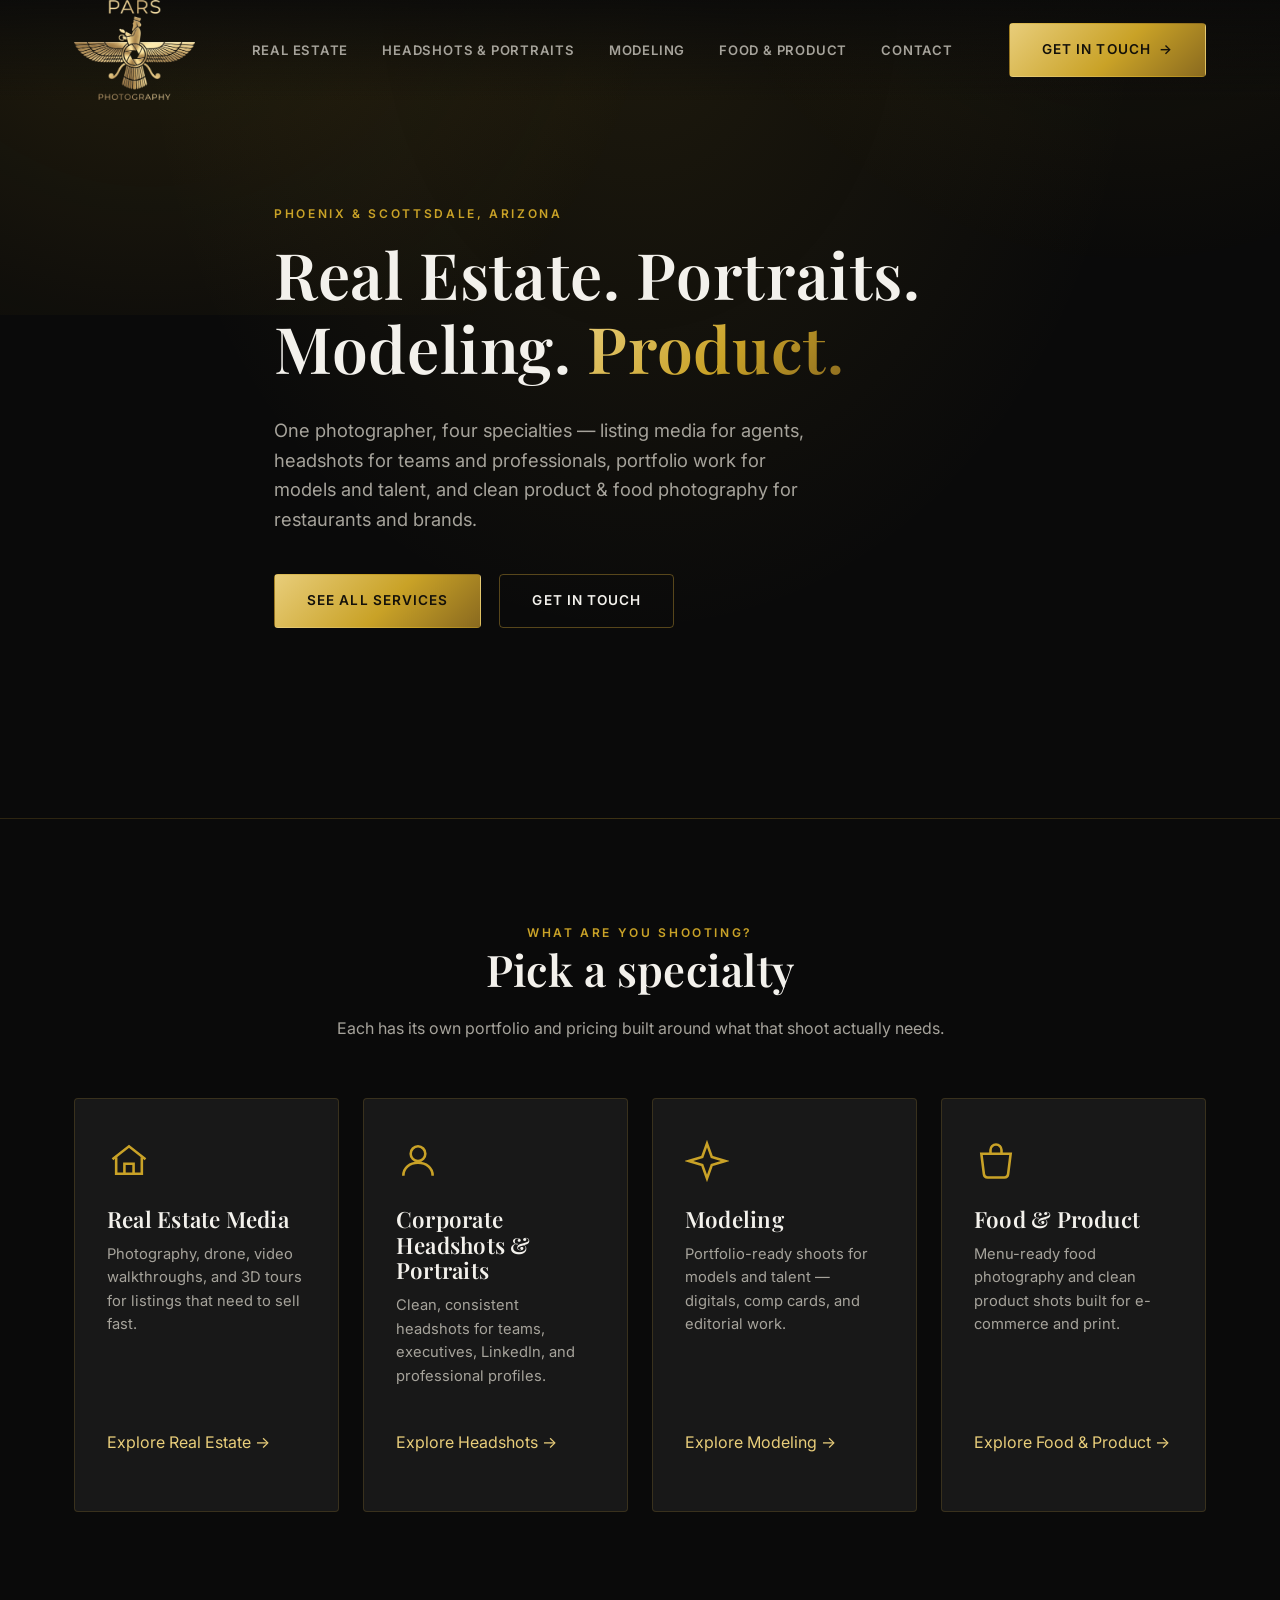
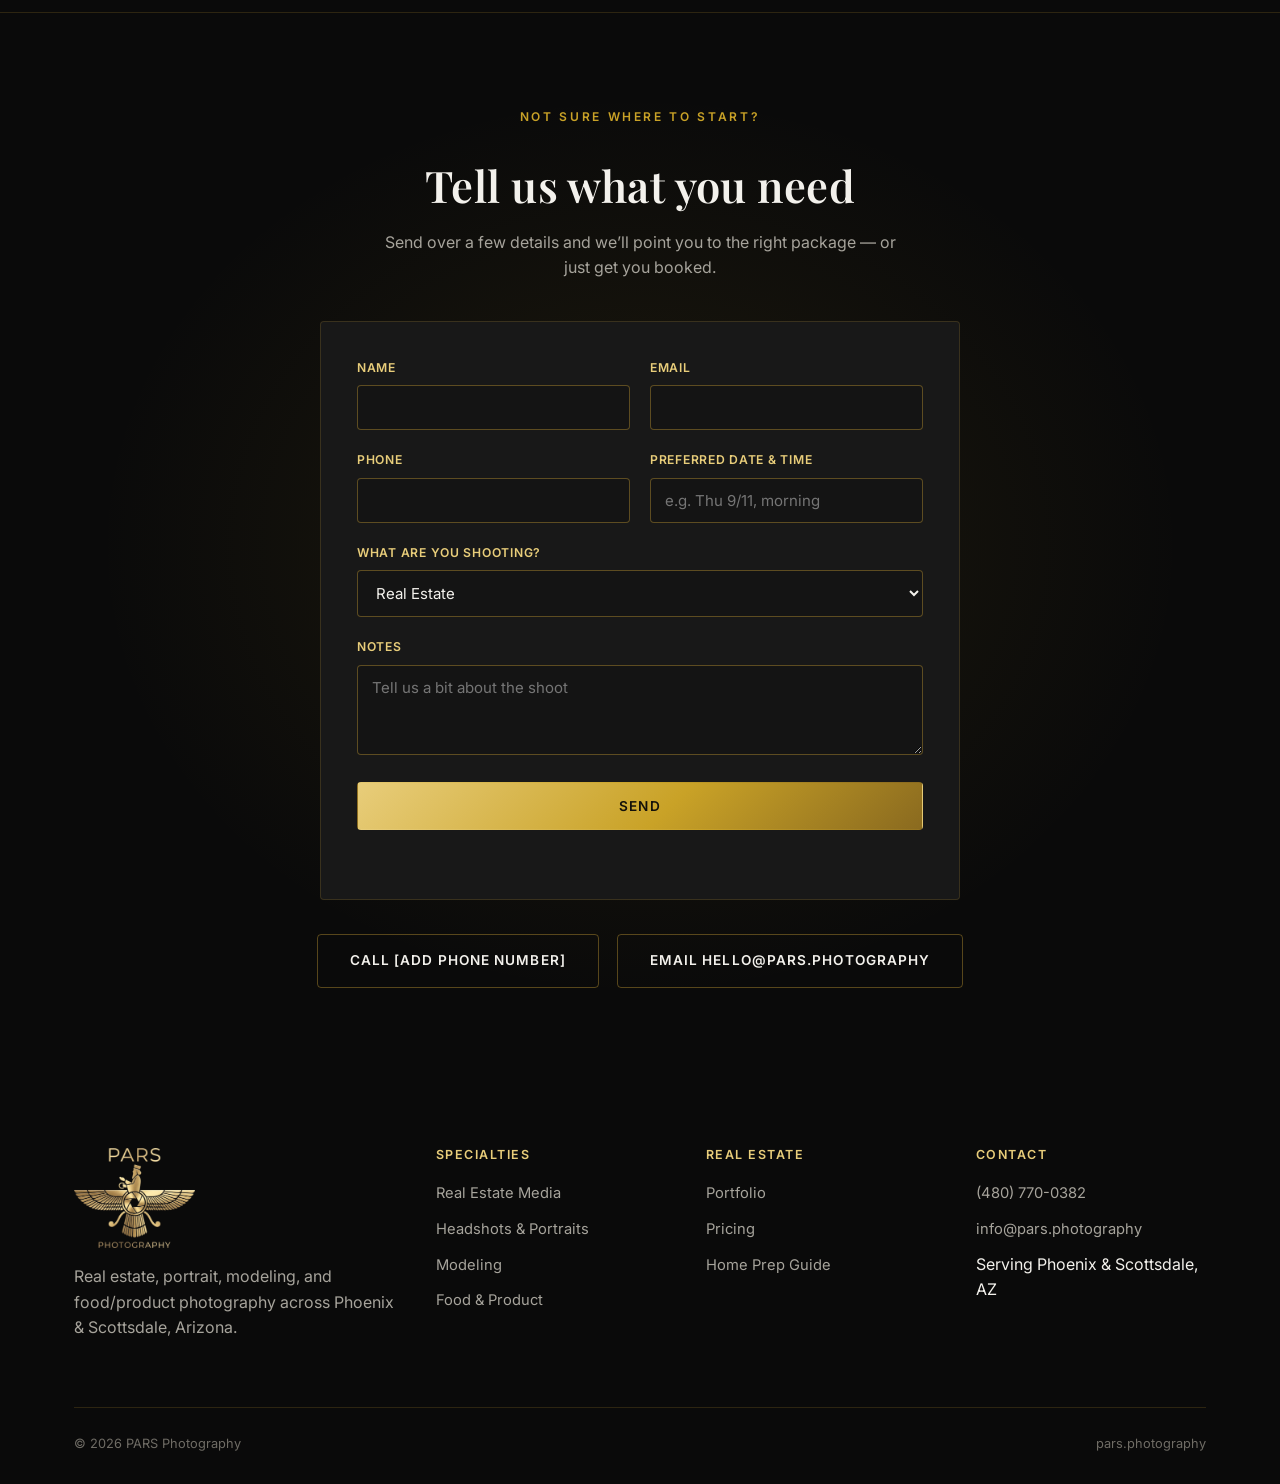
==== commit d46136ff: "Index Edits" ====
--- a/index.html
+++ b/index.html
@@ -177,8 +177,8 @@
             <div class="footer-col">
                 <h4>Contact</h4>
                 <ul>
-                    <li><a href="tel:+1XXXXXXXXXX">[Add Phone Number]</a></li>
-                    <li><a href="mailto:hello@pars.photography">hello@pars.photography</a></li>
+                    <li><a href="tel:+14807700382">(480) 770-0382</a></li>
+                    <li><a href="mailto:info@pars.photography">info@pars.photography</a></li>
                     <li>Serving Phoenix &amp; Scottsdale, AZ</li>
                 </ul>
             </div>
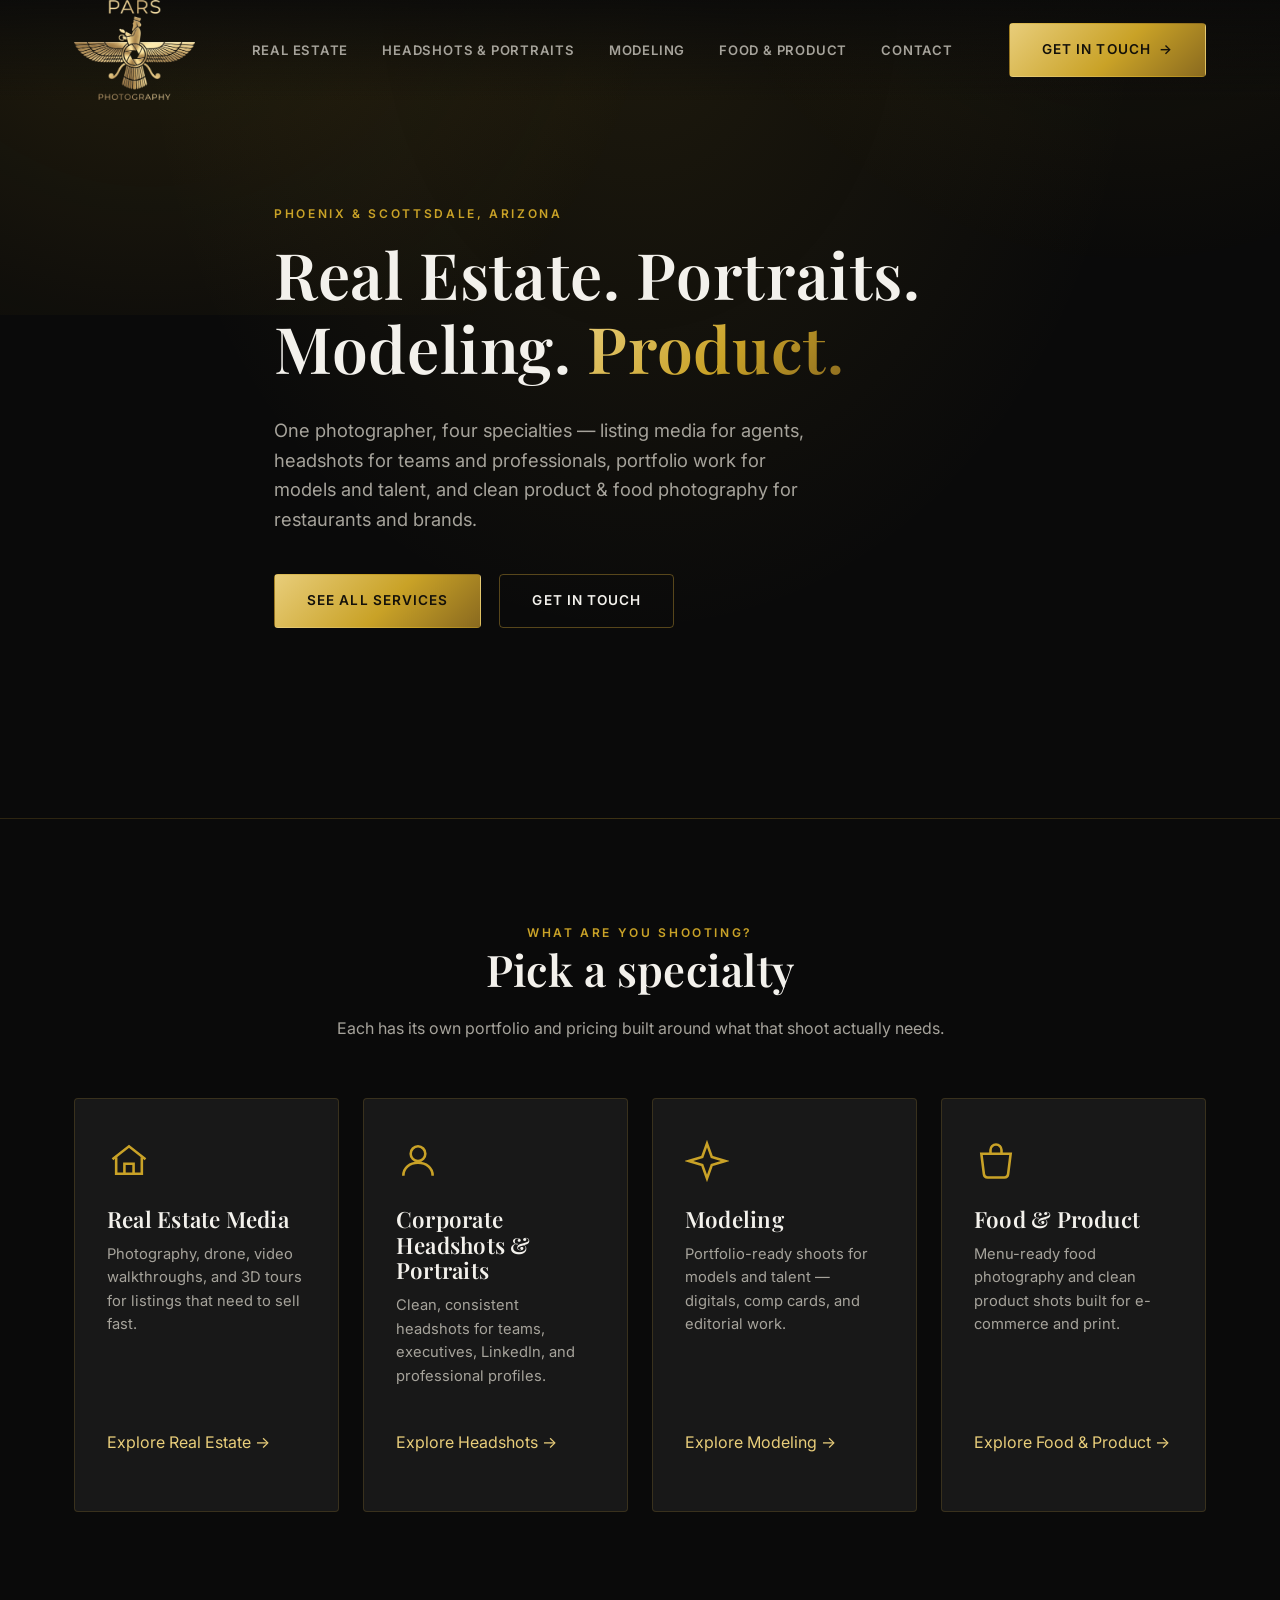
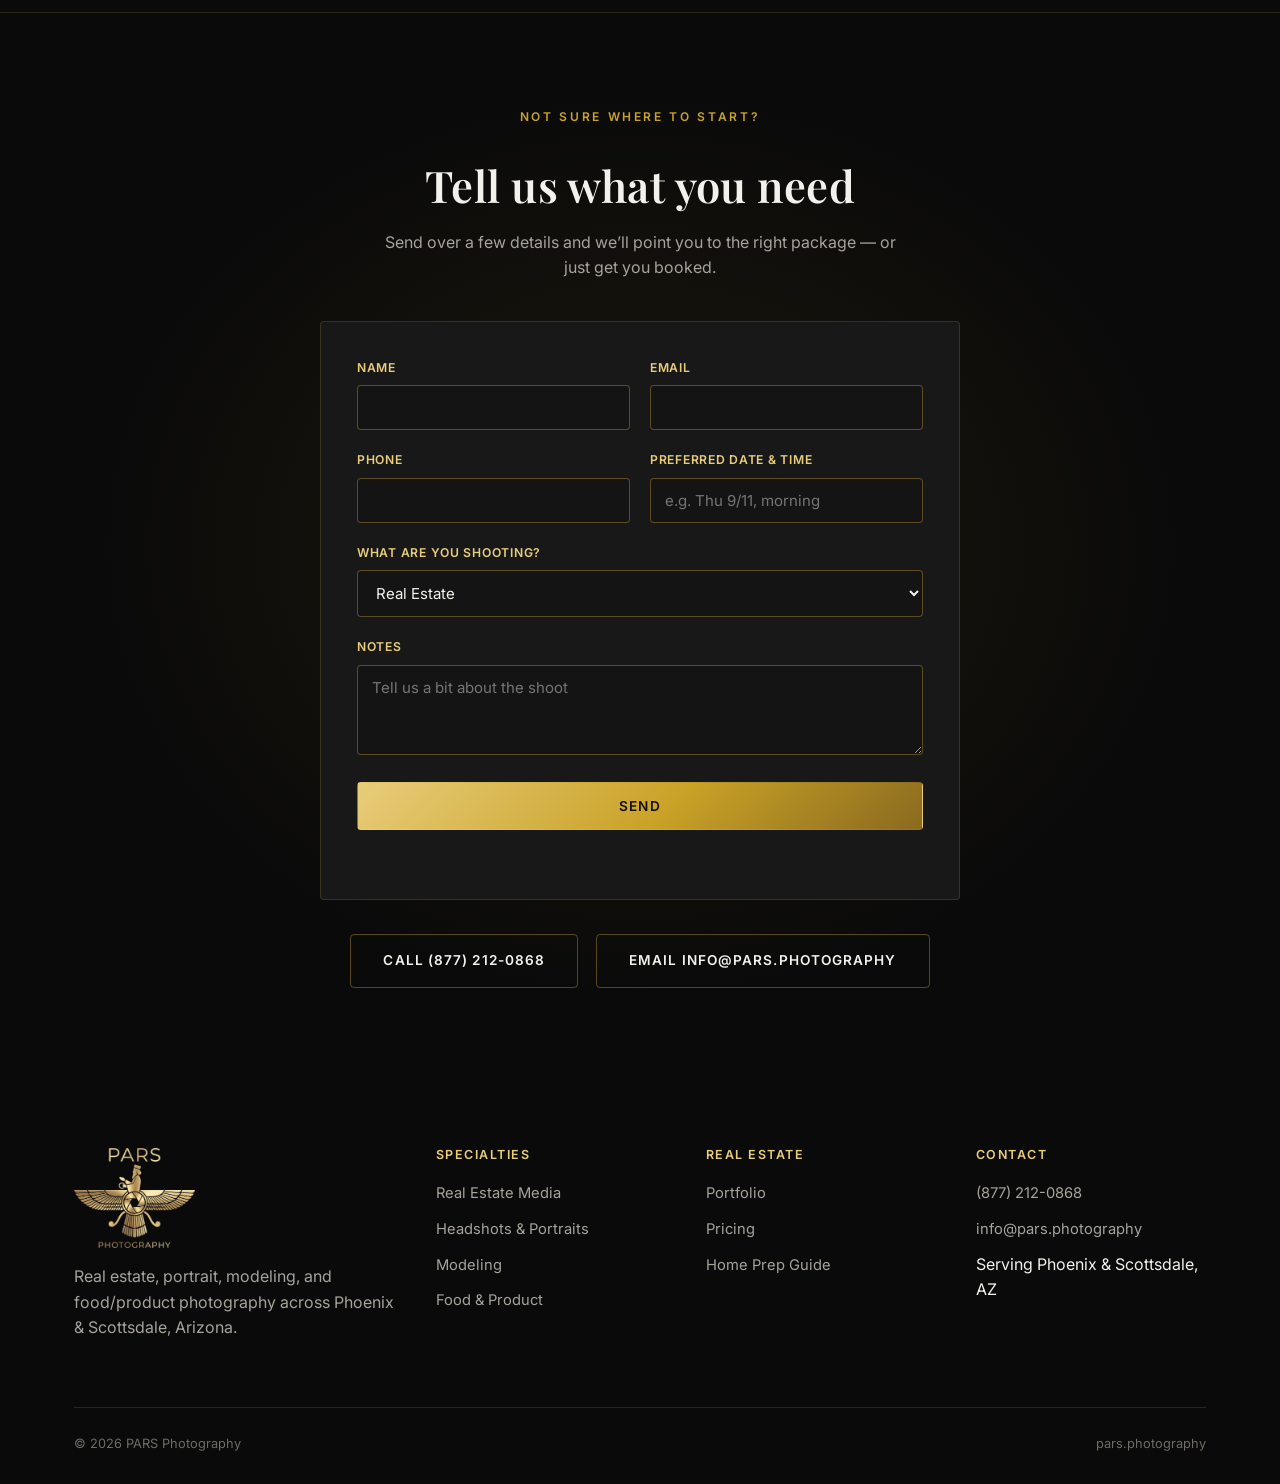
==== commit ef9ded16: "Index Edits" ====
--- a/index.html
+++ b/index.html
@@ -138,10 +138,9 @@
                 <p class="form-status" aria-live="polite"></p>
             </form>
 
-            <!-- TODO: replace with your real phone number -->
             <div class="cta-actions" style="margin-top:34px;">
-                <a href="tel:+1XXXXXXXXXX" class="btn btn-outline">Call [Add Phone Number]</a>
-                <a href="mailto:hello@pars.photography" class="btn btn-outline">Email hello@pars.photography</a>
+                <a href="tel:+18772120868" class="btn btn-outline">Call (877) 212-0868</a>
+                <a href="mailto:info@pars.photography" class="btn btn-outline">Email info@pars.photography</a>
             </div>
         </div>
     </section>
@@ -177,7 +176,7 @@
             <div class="footer-col">
                 <h4>Contact</h4>
                 <ul>
-                    <li><a href="tel:+14807700382">(480) 770-0382</a></li>
+                    <li><a href="tel:+18772120868">(877) 212-0868</a></li>
                     <li><a href="mailto:info@pars.photography">info@pars.photography</a></li>
                     <li>Serving Phoenix &amp; Scottsdale, AZ</li>
                 </ul>
